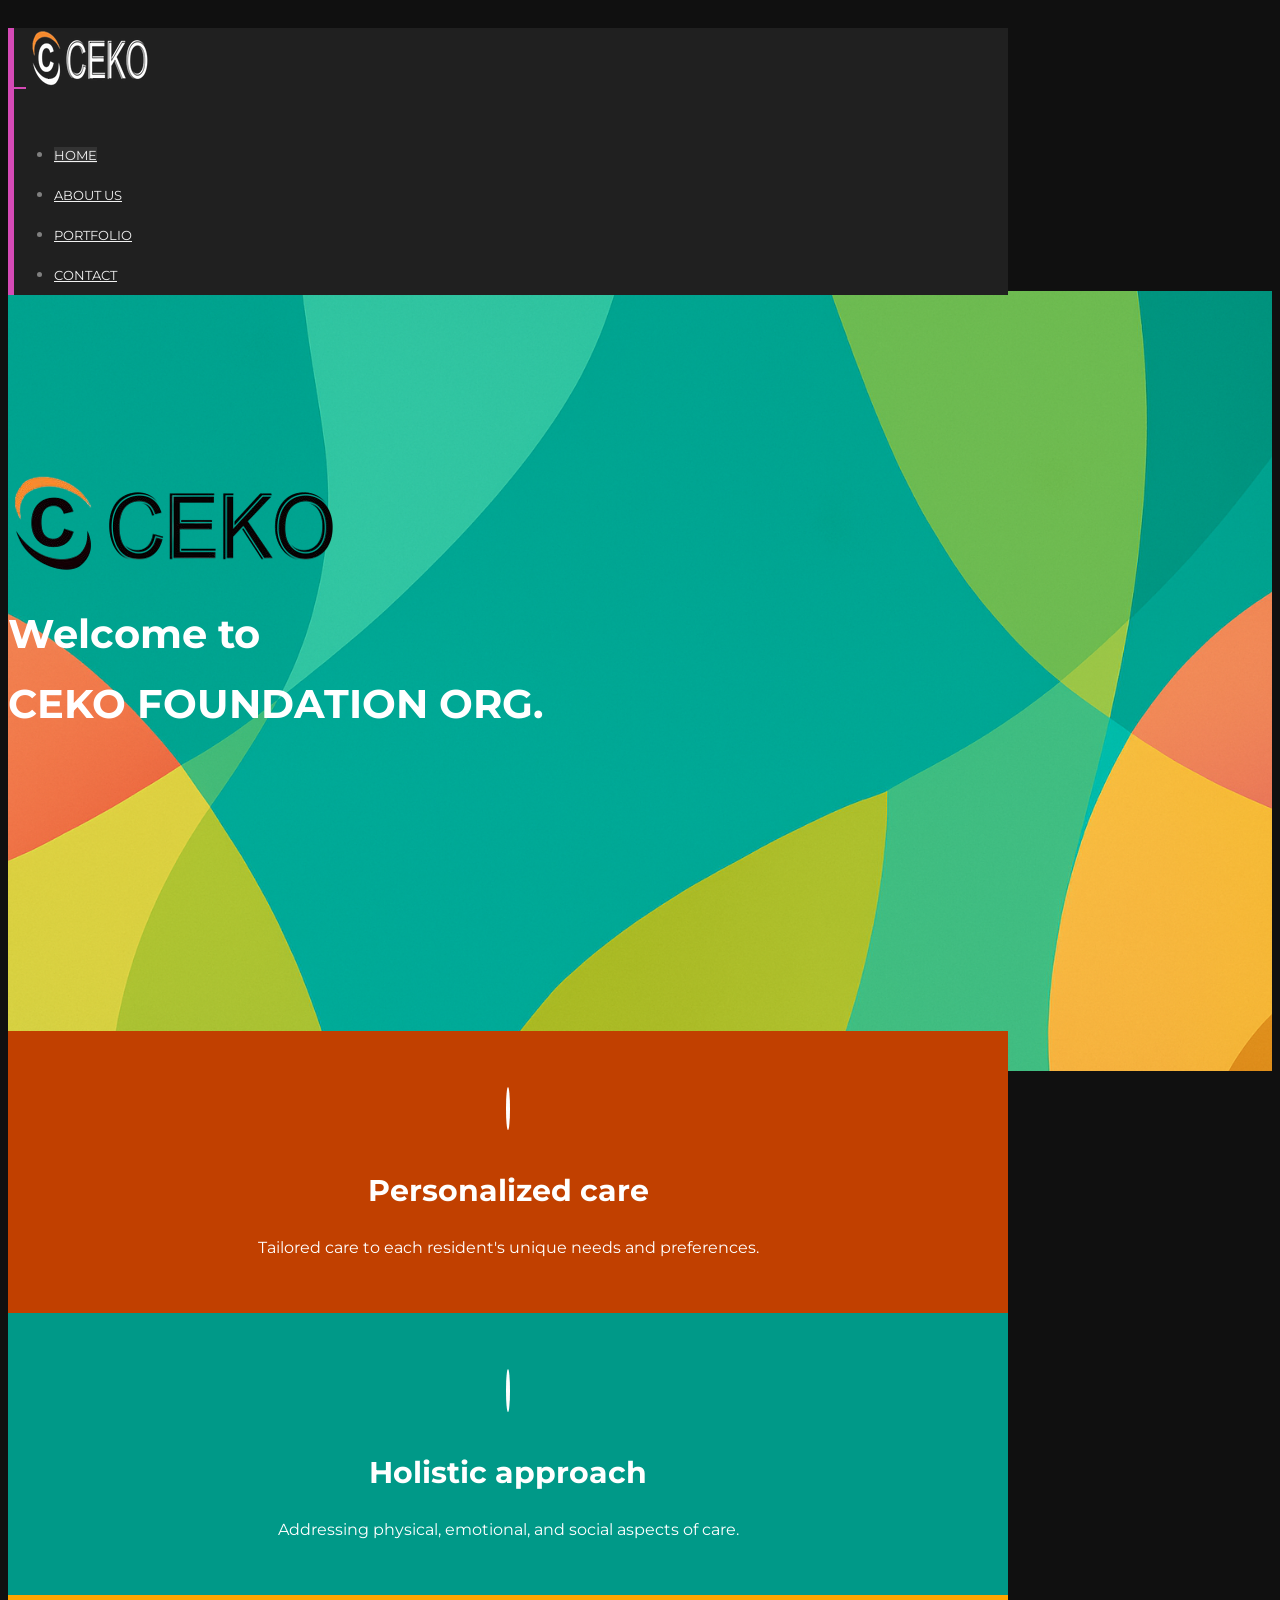
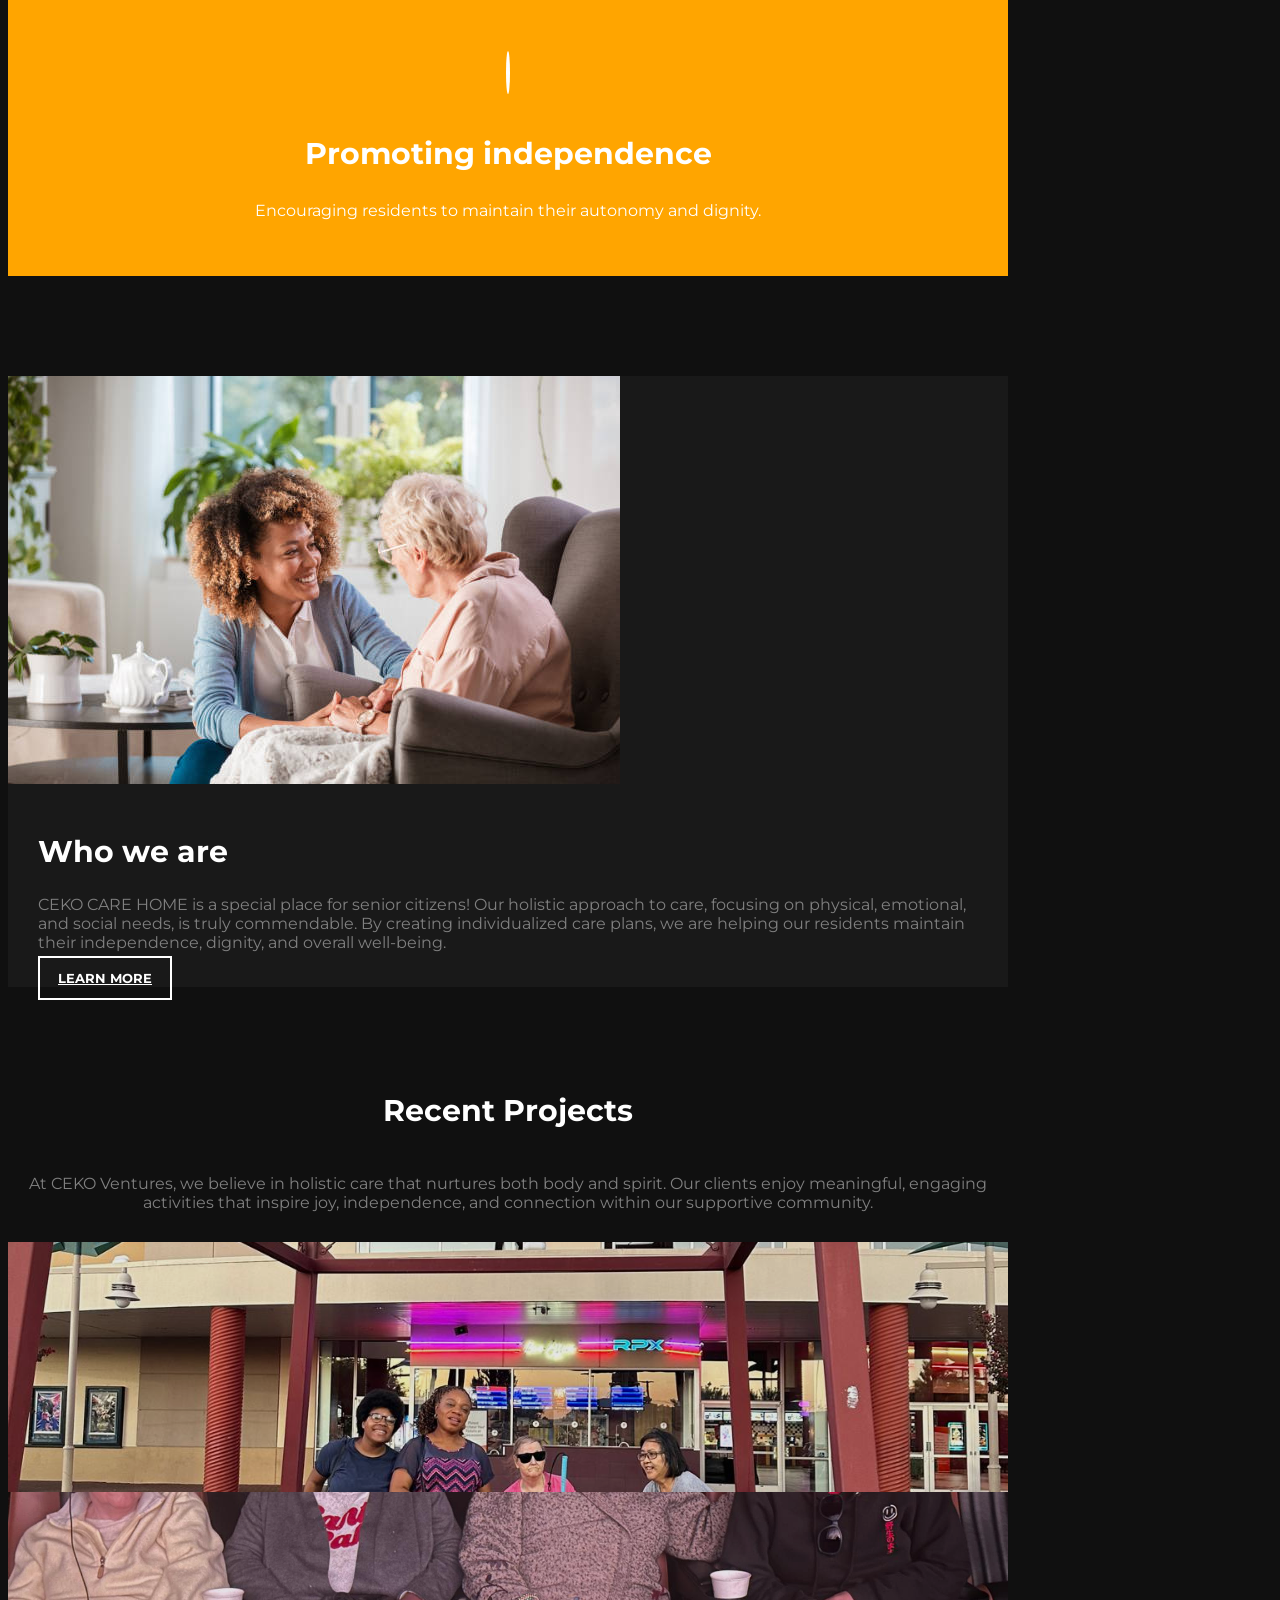
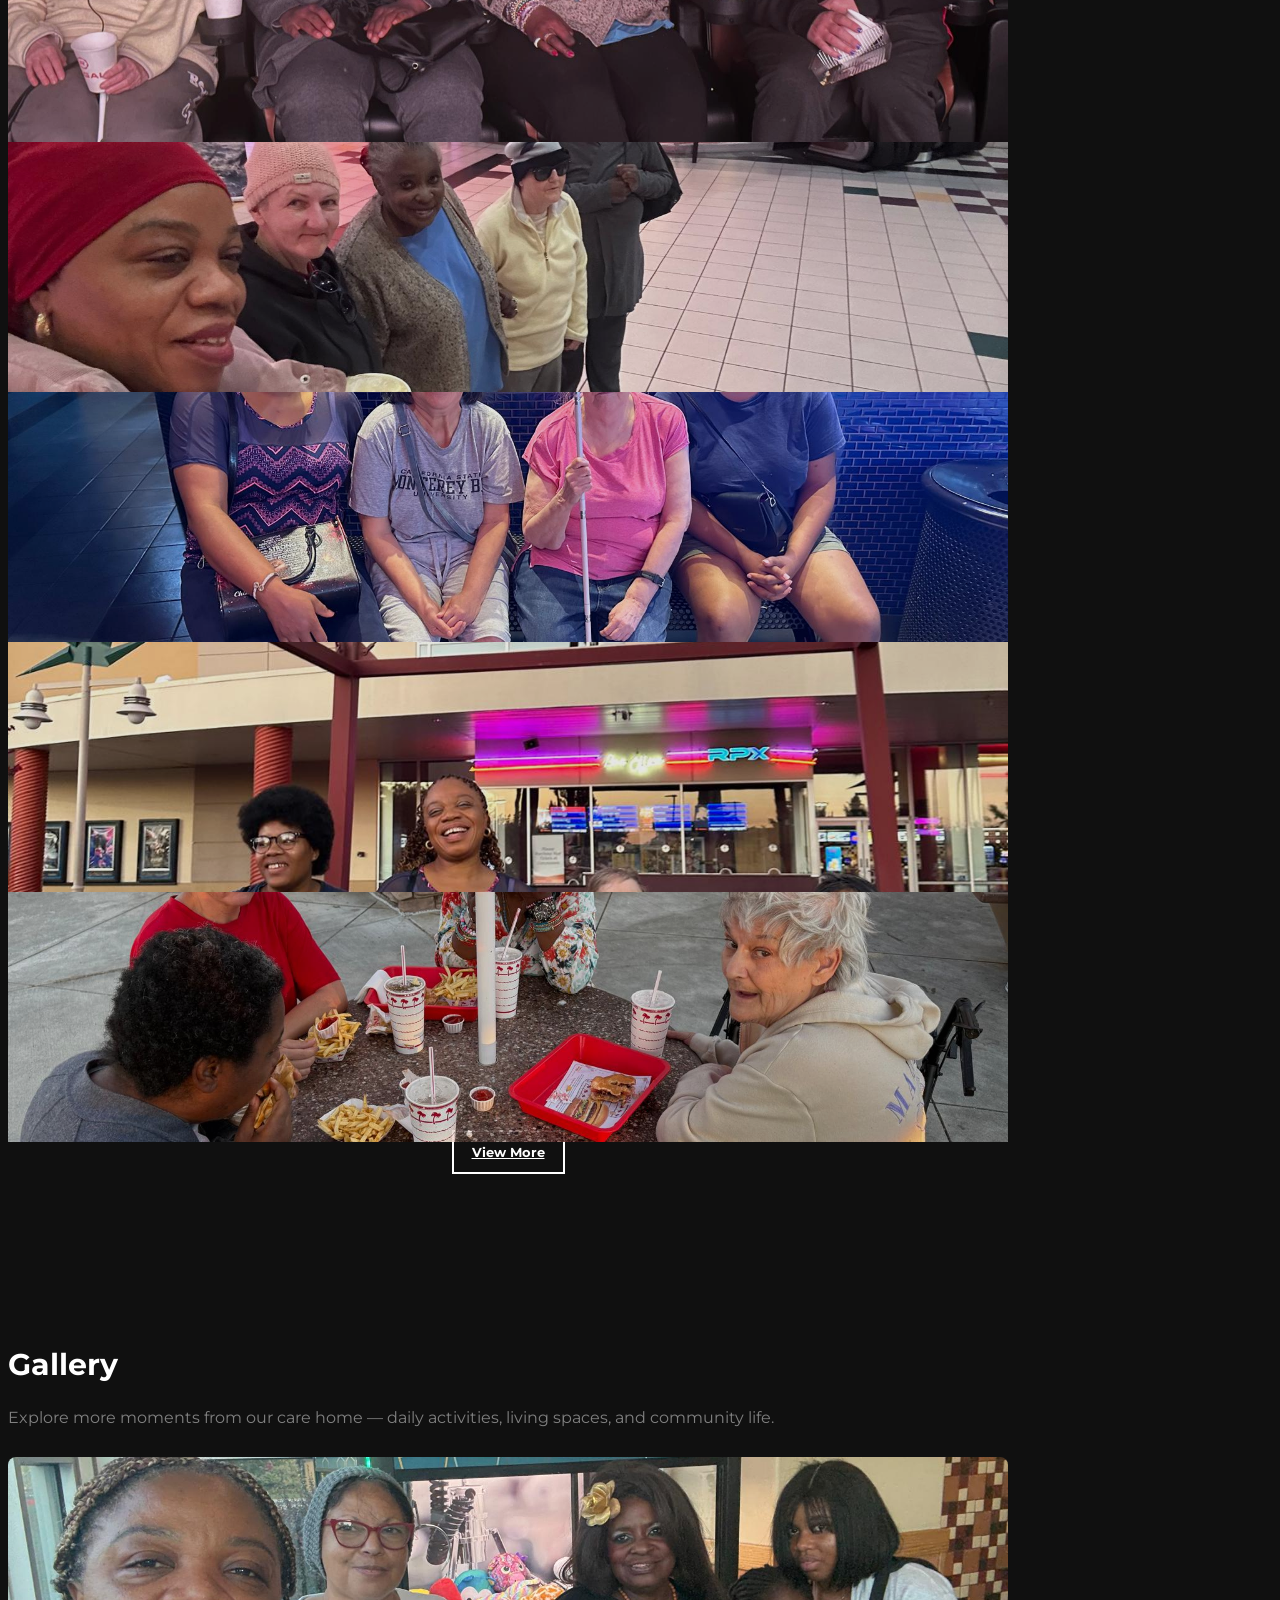
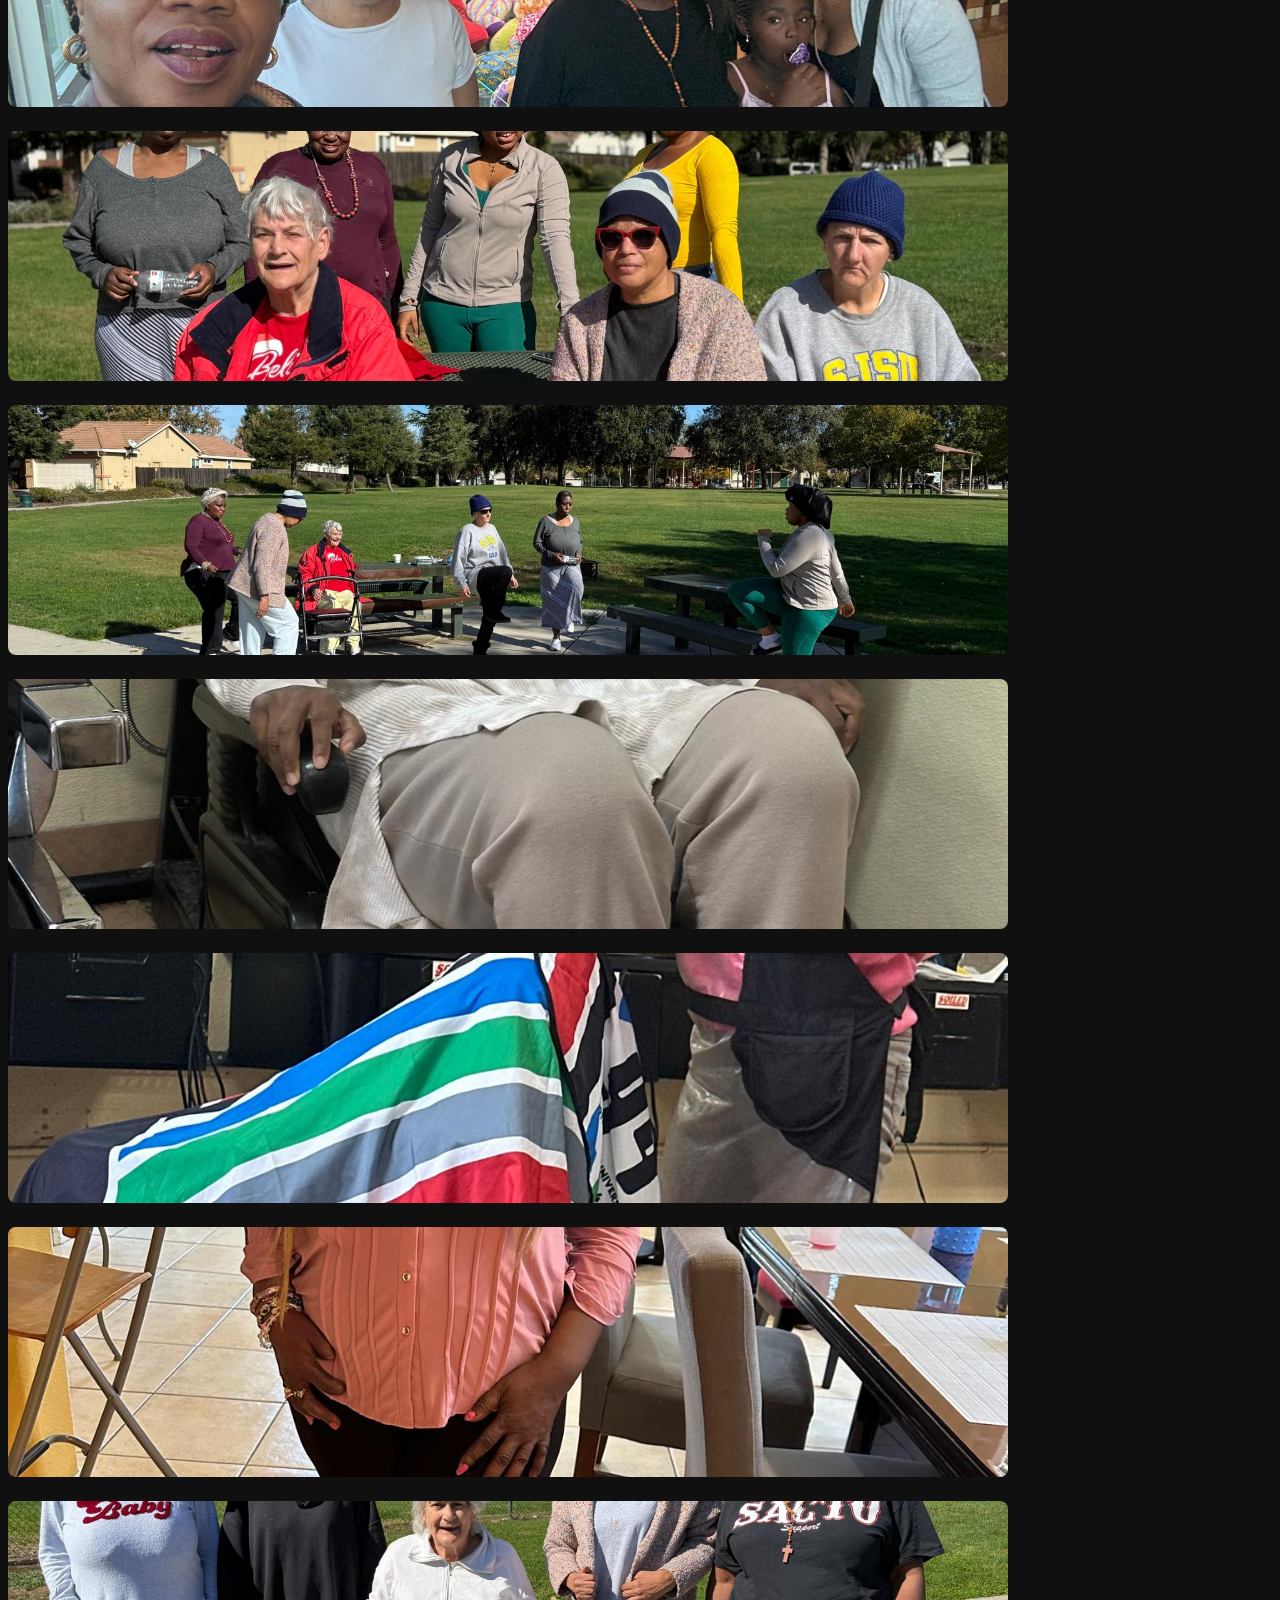
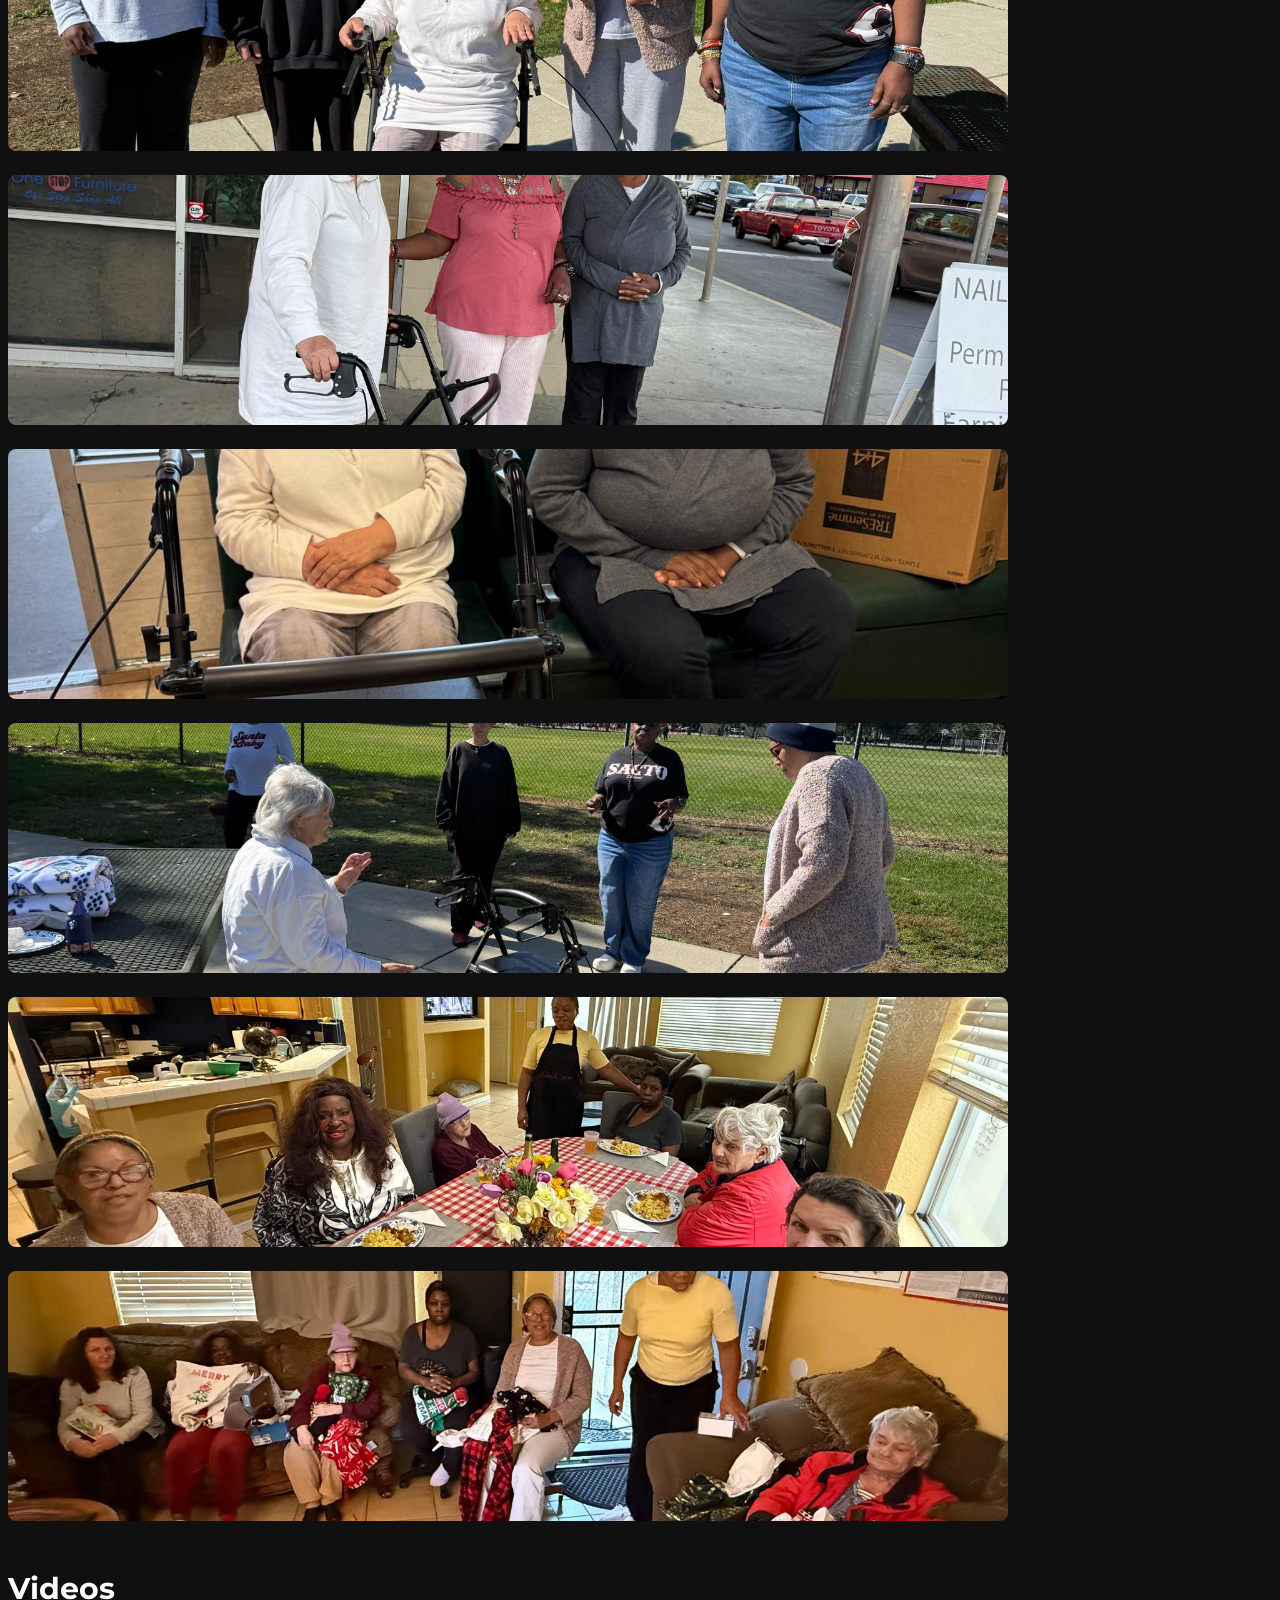
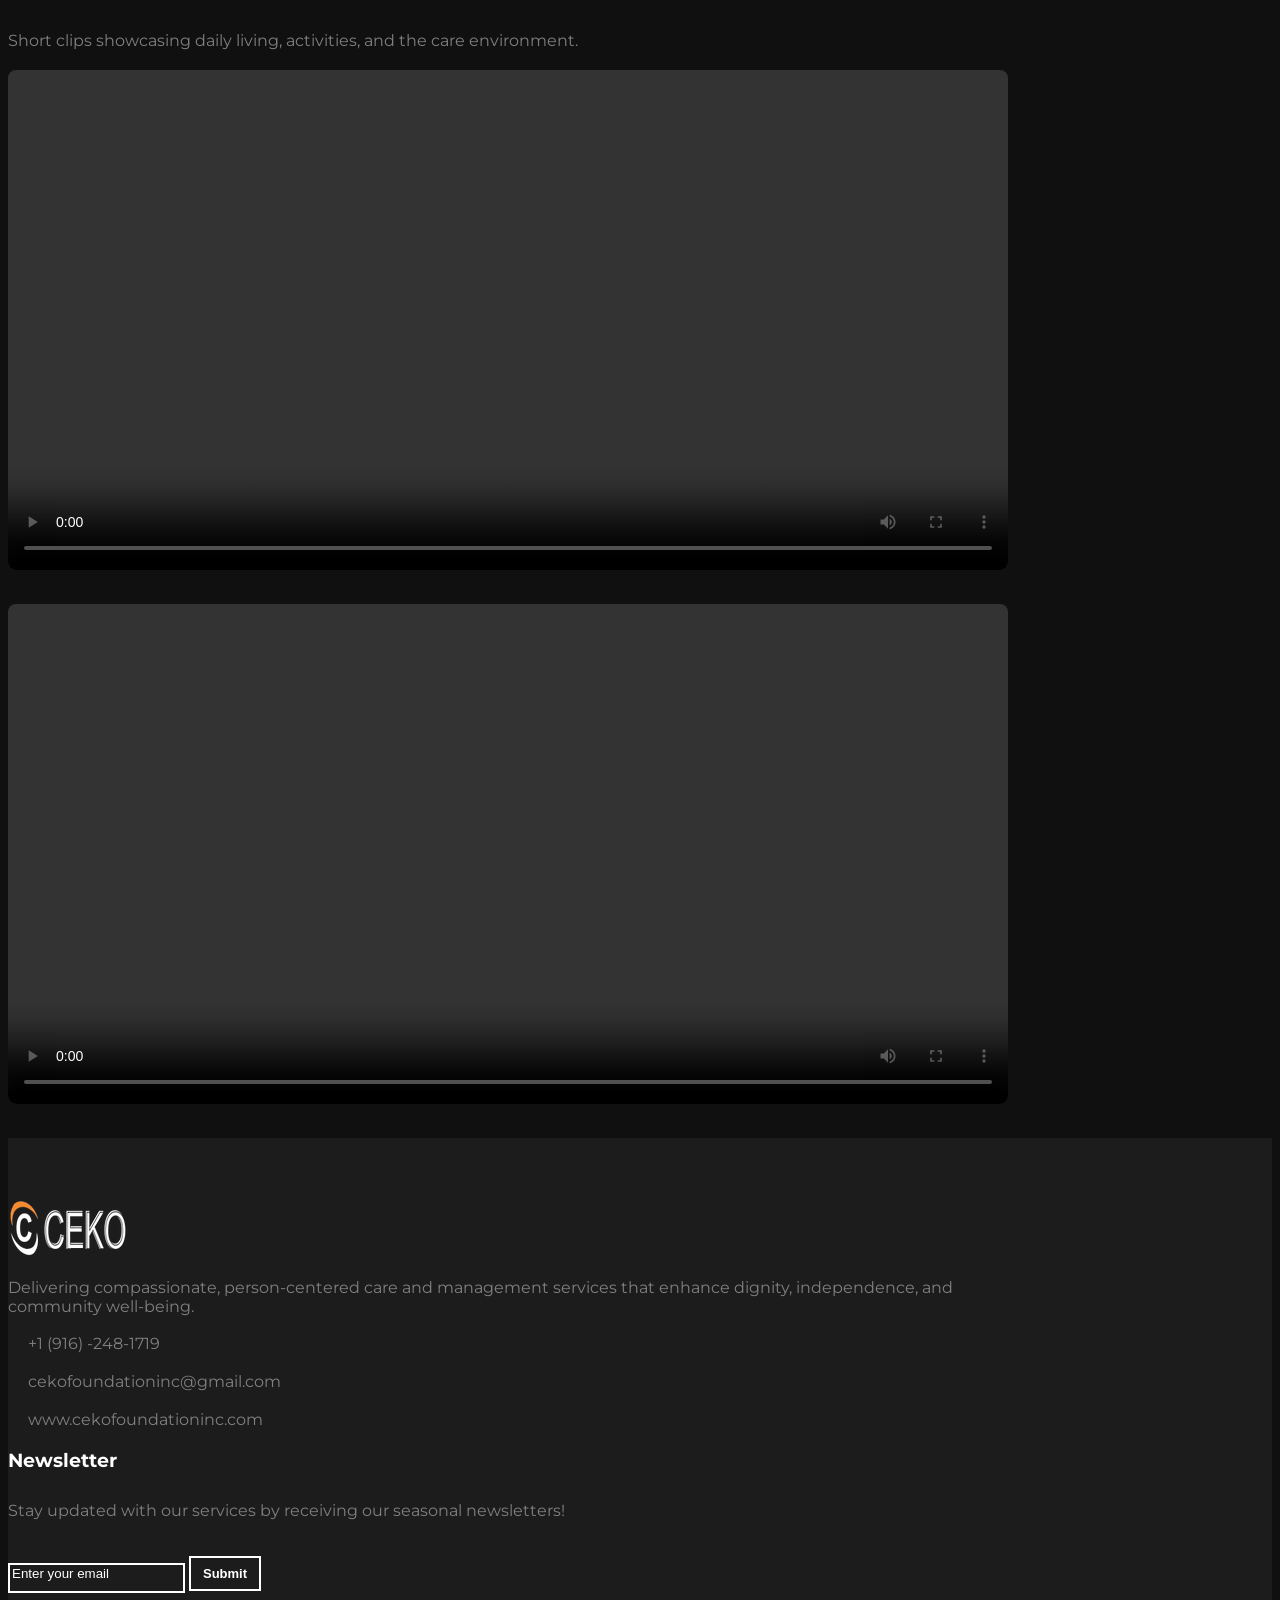
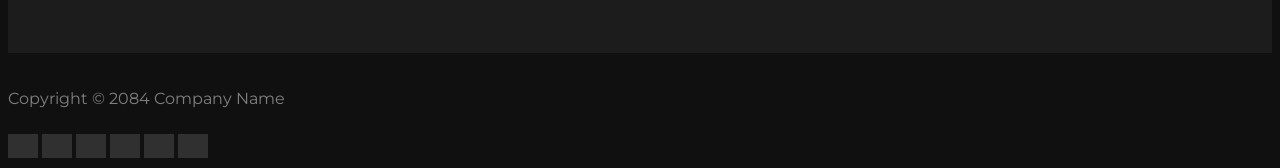
==== index.html @ d535affe "Initial commit" ====
<!DOCTYPE html>
<html lang="en">
<head>
	<title>CEKO FOUNDATION INC	</title>
    <meta name="keywords" content="">
	<meta name="description" content="">
	<meta charset="utf-8">
	<meta http-equiv="X-UA-Compatible" content="IE=Edge">
	<meta name="viewport" content="width=device-width, initial-scale=1">
<!-- 
OneTel Template
http://www.templatemo.com/tm-468-onetel
-->
	<!-- stylesheet css -->
	<link rel="stylesheet" href="css/bootstrap.min.css">
	<link rel="stylesheet" href="css/font-awesome.min.css">
	<link rel="stylesheet" href="css/nivo-lightbox.css">
	<link rel="stylesheet" href="css/nivo_themes/default/default.css">
	<link rel="stylesheet" href="css/templatemo-style.css">
	<!-- google web font css -->
	<link href='http://fonts.googleapis.com/css?family=Montserrat:400,700' rel='stylesheet' type='text/css'>

</head>
<body>
	
<!-- navigation -->

	<div class="container">
		<div class="navbar navbar-default navbar-static-top" role="navigation">
		<div class="navbar-header">
			<button class="navbar-toggle" data-toggle="collapse" data-target=".navbar-collapse">
				<span class="icon icon-bar"></span>
				<span class="icon icon-bar"></span>
				<span class="icon icon-bar"></span>
			</button>
			<a href="#" class="navbar-brand"><img src="images/CEKO-HEADER-WHITE.png" class="img-responsive" alt="logo"></a>
		</div>
		<div class="collapse navbar-collapse">
			<ul class="nav navbar-nav navbar-right">
				<li><a href="index.html" class="active">HOME</a></li>
				<li><a href="about.html">ABOUT US</a></li>
				<li><a href="portfolio.html">PORTFOLIO</a></li>
				<li><a href="contact.html">CONTACT</a></li>
			</ul>
		</div>
	</div>
</div>		

<!-- home section -->
<div id="home">
	<div class="container">
	  <div class="row align-items-center">
		<!-- Logo Column -->
		<div class="col-md-5 col-sm-3 d-flex justify-content-center justify-content-md-end">
		  <img src="images/CEKO-HEADER12.png" 
			   alt="Company Logo" 
			   class="img-fluid">
		</div>
  
		<!-- Text Column -->
		<div class="col-md-7 col-sm-9">
		  <h3>Welcome to</h3>
		  <h1>CEKO FOUNDATION ORG.</h1>
		</div>
	  </div>
	</div>
  </div>
  

<!-- divider section -->
<div class="divider">
	<div class="container">
		<div class="row">
			<div class="col-md-4 col-sm-6">
				<div class="divider-wrapper divider-one">
					<i class="fa fa-laptop"></i>
					<h2>Personalized care</h2>
					<p>Tailored care to each resident's unique needs and preferences.</p>
				</div>
			</div>
			<div class="col-md-4 col-sm-6">
				<div class="divider-wrapper divider-two">
					<i class="fa fa-mobile"></i>
					<h2>Holistic approach</h2>
					<p>Addressing physical, emotional, and social aspects of care.</p>
				</div>
			</div>
			<div class="col-md-4 col-sm-12">
				<div class="divider-wrapper divider-three">
					<i class="fa fa-life-ring"></i>
					<h2>Promoting independence</h2>
					<p>Encouraging residents to maintain their autonomy and dignity.</p>
				</div>
			</div>
		</div>
	</div>
</div>

<!-- about section -->
<div id="about">
	<div class="container">
		<div class="row">
			<div class="col-md-6 col-sm-12">
				<img src="images/care-photo.jpg" class="img-responsive" alt="about img">
			</div>
			<div class="col-md-6 col-sm-12 about-des">
				<h2>Who we are</h2>
				<p>CEKO CARE HOME is a special place for senior citizens! Our holistic approach to care, focusing on physical, emotional, and social needs, is truly commendable. By creating individualized care plans, we are helping our residents maintain their independence, dignity, and overall well-being.</p>
				<a href="about.html" class="btn btn-default">LEARN MORE</a>
			</div>
		</div>
	</div>
</div>

<!-- portfolio section -->
<div id="portfolio">
	<div class="container">
		<div class="row">
			<div class="col-md-offset-2 col-md-8 col-sm-12">
				<h2>Recent Projects</h2>
                <p> At CEKO Ventures, we believe in holistic care that nurtures both body and spirit. Our clients enjoy meaningful, engaging activities that inspire joy, independence, and connection within our supportive community.</p>
			</div>
         </div>
         
         <div class="row mt30">
            
			<div class="col-md-4 col-sm-4 col-xs-6">
				<a href="images/portfolio-img1.jpg" data-lightbox-gallery="portfolio-gallery"><img src="images/clientimag1.jpg" alt="portfolio img"></a>
			</div>
			<div class="col-md-4 col-sm-4 col-xs-6">
				<a href="images/portfolio-img1.jpg" data-lightbox-gallery="portfolio-gallery"><img src="images/clientimag2.jpg" alt="portfolio img"></a>
			</div>
			<div class="col-md-4 col-sm-4 col-xs-6">
				<a href="images/portfolio-img1.jpg" data-lightbox-gallery="portfolio-gallery"><img src="images/clientimag3.jpg" alt="portfolio img"></a>
			</div>
			<div class="col-md-4 col-sm-4 col-xs-6">
				<a href="images/portfolio-img1.jpg" data-lightbox-gallery="portfolio-gallery"><img src="images/clientimag4.jpg" alt="portfolio img"></a>
			</div>
			<div class="col-md-4 col-sm-4 col-xs-6">
				<a href="images/portfolio-img1.jpg" data-lightbox-gallery="portfolio-gallery"><img src="images/clientimag5.jpg" alt="portfolio img"></a>
			</div>
			<div class="col-md-4 col-sm-4 col-xs-6">
				<a href="images/portfolio-img1.jpg" data-lightbox-gallery="portfolio-gallery"><img src="images/cientimag6.jpg" alt="portfolio img"></a>
			</div>
			
			<div class="col-md-12 col-sm-12">
				<a href="#more-gallery" class="btn btn-default">View More</a>
			</div>
		</div>
	</div>
</div>		
<!-- Hidden Gallery Section -->
<div id="more-gallery" style="margin-top:60px; padding-top:40px;">
	<div class="container">
	  
	  <div class="row">
		<div class="col-md-12 col-sm-12">
		  <h2>Gallery</h2>
		  <p>Explore more moments from our care home — daily activities, living spaces, and community life.</p>
		</div>
	  </div>
  
	  <!-- Photo Gallery Grid -->
	  <div class="row mt30">
  
		<!-- PHOTOS: morePictures1 → morePictures10 -->
		<div class="col-md-4 col-sm-6 col-xs-12">
		  <a href="images/morePictures1.jpg" data-lightbox-gallery="more-gallery">
			<img src="images/morePictures1.jpg" class="img-responsive" alt="Care home photo">
		  </a>
		</div>
  
		<div class="col-md-4 col-sm-6 col-xs-12">
		  <a href="images/morePictures2.jpg" data-lightbox-gallery="more-gallery">
			<img src="images/morePictures2.jpg" class="img-responsive" alt="Care home photo">
		  </a>
		</div>
  
		<div class="col-md-4 col-sm-6 col-xs-12">
		  <a href="images/morePictures3.jpg" data-lightbox-gallery="more-gallery">
			<img src="images/morePictures3.jpg" class="img-responsive" alt="Care home photo">
		  </a>
		</div>
  
		<div class="col-md-4 col-sm-6 col-xs-12">
		  <a href="images/morePictures4.jpg" data-lightbox-gallery="more-gallery">
			<img src="images/morePictures4.jpg" class="img-responsive" alt="Care home photo">
		  </a>
		</div>
  
		<div class="col-md-4 col-sm-6 col-xs-12">
		  <a href="images/morePictures5.jpg" data-lightbox-gallery="more-gallery">
			<img src="images/morePictures5.jpg" class="img-responsive" alt="Care home photo">
		  </a>
		</div>
  
		<div class="col-md-4 col-sm-6 col-xs-12">
		  <a href="images/morePictures6.jpg" data-lightbox-gallery="more-gallery">
			<img src="images/morePictures6.jpg" class="img-responsive" alt="Care home photo">
		  </a>
		</div>
  
		<div class="col-md-4 col-sm-6 col-xs-12">
		  <a href="images/morePictures7.jpg" data-lightbox-gallery="more-gallery">
			<img src="images/morePictures7.jpg" class="img-responsive" alt="Care home photo">
		  </a>
		</div>
  
		<div class="col-md-4 col-sm-6 col-xs-12">
		  <a href="images/morePictures8.jpg" data-lightbox-gallery="more-gallery">
			<img src="images/morePictures8.jpg" class="img-responsive" alt="Care home photo">
		  </a>
		</div>
  
		<div class="col-md-4 col-sm-6 col-xs-12">
		  <a href="images/morePictures9.jpg" data-lightbox-gallery="more-gallery">
			<img src="images/morePictures9.jpg" class="img-responsive" alt="Care home photo">
		  </a>
		</div>

		<div class="col-md-4 col-sm-6 col-xs-12">
			<a href="images/morePictures10.jpg" data-lightbox-gallery="more-gallery">
			  <img src="images/morePictures10.jpg" class="img-responsive" alt="Care home photo">
			</a>
		  </div>
	
		  <div class="col-md-4 col-sm-6 col-xs-12">
			<a href="images/morePictures11.jpg" data-lightbox-gallery="more-gallery">
			  <img src="images/morePictures11.jpg" class="img-responsive" alt="Care home photo">
			</a>
		  </div>
	
		  <div class="col-md-4 col-sm-6 col-xs-12">
			<a href="images/morePictures12.jpg" data-lightbox-gallery="more-gallery">
			  <img src="images/morePictures12.jpg" class="img-responsive" alt="Care home photo">
			</a>
		  </div>
	  </div> <!-- /row -->
  
	  <!-- Video Section -->
	  <div class="row mt50">
		<div class="col-md-12 col-sm-12">
		  <h2>Videos</h2>
		  <p>Short clips showcasing daily living, activities, and the care environment.</p>
		</div>
	  </div>
  
	  <div class="row mt20">
  
		<!-- VIDEO 1 -->
		<div class="col-md-6 col-sm-6 col-xs-12">
		  <video controls width="100%" style="border-radius: 8px;">
			<source src="images/moreVideos1.mp4" type="video/mp4">
			Your browser does not support video playback.
		  </video>
		</div>
  
		<!-- VIDEO 2 -->
		<div class="col-md-6 col-sm-6 col-xs-12">
		  <video controls width="100%" style="border-radius: 8px;">
			<source src="images/moreVideos2.mp4" type="video/mp4">
			Your browser does not support video playback.
		  </video>
		</div>
  
		<!-- Add more videos below when they exist -->
		<!--
		<div class="col-md-6 col-sm-6 col-xs-12">
		  <video controls width="100%" style="border-radius: 8px;">
			<source src="images/moreVideos3.mp4" type="video/mp4">
		  </video>
		</div>
		-->
  
	  </div>
  
	</div>
  </div>
  
<!-- footer section -->
<footer>
	<div class="container">
		<div class="row">
        
			<div class="col-md-5 col-sm-4">
				<img src="images/CEKO-HEADER-WHITE.png" class="img-responsive" alt="logo">
				<p>Delivering compassionate, person-centered care and management services that enhance dignity, independence, and community well-being.</p>
				<p><i class="fa fa-phone"></i> +1 (916) -248-1719</p>
				<p><i class="fa fa-envelope-o"></i> cekofoundationinc@gmail.com</p>
              <p><i class="fa fa-globe"></i> www.cekofoundationinc.com</p>
			</div>
            
			<div class="col-md-4 col-sm-4 newsletter">
				<h3>Newsletter</h3>
				<p>Stay updated with our services by receiving our seasonal newsletters!</p>
				<div class="input-group">
           	    	<form action="#" method="post">
                        <input name="email" type="email" placeholder="Enter your email" class="form-control" autorequired>
                    	<button type="submit" name="submit" class="btn email">Submit</button>
                  	</form>
				 </div>
			</div>
            
		</div>
	</div>
</footer>

<!-- copyright section -->
<div class="copyright">
	<div class="container">
		<div class="row">
			<div class="col-md-6 col-sm-6">
				<p>Copyright © 2084 Company Name</p>
			</div>
			<div class="col-md-6 col-sm-6">
				<ul class="social-icons">
					<li><a href="#" class="fa fa-facebook"></a></li>
					<li><a href="#" class="fa fa-twitter"></a></li>
					<li><a href="#" class="fa fa-dribbble"></a></li>
					<li><a href="#" class="fa fa-pinterest"></a></li>
					<li><a href="#" class="fa fa-behance"></a></li>
					<li><a href="#" class="fa fa-envelope-o"></a></li>
				</ul>
			</div>
		</div>
	</div>
</div>


<!-- javascript js -->	
<script src="js/jquery.js"></script>
<script src="js/bootstrap.min.js"></script>	
<script src="js/nivo-lightbox.min.js"></script>
<script src="js/custom.js"></script>

</body>
</html>
---- css/nivo_themes/default/default.css ----
/*
 * Nivo Lightbox Default Theme v1.0
 * http://dev7studios.com/nivo-lightbox
 *
 * Copyright 2013, Dev7studios
 * Free to use and abuse under the MIT license.
 * http://www.opensource.org/licenses/mit-license.php
 */
 
.nivo-lightbox-theme-default.nivo-lightbox-overlay { 
	background: #666;
	background: rgba(0,0,0,0.6); 
}
.nivo-lightbox-theme-default .nivo-lightbox-content.nivo-lightbox-loading { background: url(loading.gif) no-repeat 50% 50%; }

.nivo-lightbox-theme-default .nivo-lightbox-nav {
	top: 10%;
	width: 8%;
	height: 80%;
	text-indent: -9999px;
	background-repeat: no-repeat;
	background-position: 50% 50%;
	opacity: 0.5;
}
.nivo-lightbox-theme-default .nivo-lightbox-nav:hover { 
	opacity: 1; 
	background-color: rgba(0,0,0,0.5);
}
.nivo-lightbox-theme-default .nivo-lightbox-prev { 
	background-image: url(prev.png); 
	border-radius: 0 3px 3px 0;
}
.nivo-lightbox-theme-default .nivo-lightbox-next { 
	background-image: url(next.png); 
	border-radius: 3px 0 0 3px;
}

.nivo-lightbox-theme-default .nivo-lightbox-close {
	display: block;
	background: url(close.png) no-repeat;
	width: 48px;
	height: 48px;
	text-indent: -9999px;
	padding: 5px;
	opacity: 0.5;
}
.nivo-lightbox-theme-default .nivo-lightbox-close:hover { opacity: 1; }

.nivo-lightbox-theme-default .nivo-lightbox-title-wrap { bottom: -7%; }
.nivo-lightbox-theme-default .nivo-lightbox-title {
	font: 14px/20px 'Helvetica Neue', Helvetica, Arial, sans-serif;
	font-style: normal;
	font-weight: normal;
	background: #000;
	color: #fff;
	padding: 7px 15px;
	border-radius: 30px;
}

.nivo-lightbox-theme-default .nivo-lightbox-image img {
	background: #fff;
	-webkit-box-shadow: 0px 1px 1px rgba(0,0,0,0.4);
	        box-shadow: 0px 1px 1px rgba(0,0,0,0.4);
}
.nivo-lightbox-theme-default .nivo-lightbox-ajax,
.nivo-lightbox-theme-default .nivo-lightbox-inline {
	background: #fff;
	padding: 40px;
	-webkit-box-shadow: 0px 1px 1px rgba(0,0,0,0.4);
	        box-shadow: 0px 1px 1px rgba(0,0,0,0.4);
}

@media (-webkit-min-device-pixel-ratio: 1.3),
       (-o-min-device-pixel-ratio: 2.6/2),
       (min--moz-device-pixel-ratio: 1.3),
       (min-device-pixel-ratio: 1.3),
       (min-resolution: 1.3dppx) {

	.nivo-lightbox-theme-default .nivo-lightbox-content.nivo-lightbox-loading { 
		background-image: url(loading@2x.gif); 
		-webkit-background-size: 32px 32px; 
		        background-size: 32px 32px;
	}
	.nivo-lightbox-theme-default .nivo-lightbox-prev { 
		background-image: url(prev@2x.png); 
		-webkit-background-size: 48px 48px; 
		        background-size: 48px 48px;
	}
	.nivo-lightbox-theme-default .nivo-lightbox-next { 
		background-image: url(next@2x.png); 
		-webkit-background-size: 48px 48px; 
		        background-size: 48px 48px;
	}
	.nivo-lightbox-theme-default .nivo-lightbox-close { 
		background-image: url(close@2x.png); 
		-webkit-background-size: 16px 16px; 
		        background-size: 16px 16px;
	}
	
}
---- css/templatemo-style.css ----
/*

OneTel Template

http://www.templatemo.com/tm-468-onetel

*/

body
	{
		background: #101010;
    color: #808080;
		font-family: 'Montserrat', sans-serif;
    font-weight: 400;
	}

@media (min-width: 768px) {
  .container {
    width: 700px;
  }
}
@media (min-width: 992px) {
  .container {
    width: 900px;
  }
}
@media (min-width: 1200px) {
  .container {
    width: 1000px;
  }
}

.mt20 {
	margin-top: 20px;
}

.mt30 {
	margin-top: 30px;
}

/* heading section */
h1,h2,h3,h4 {
  color: #fff;
  font-weight: bold;
}

h1,h2 {
  font-size: 30px;
}

/* images retina */
img {
  max-width: 100%;
  height: auto;
}

/* button section */
.btn {
  background: transparent;
  border: 2px solid #fff;
  border-radius: 0px;
  box-shadow: none;
  color: #fff;
  padding: 12px 18px;
  font-size: 13px;
  font-weight: bold;
  transition: all 0.4s ease-in;
}
.btn:hover {
  background: #009988;
  border-color: transparent;
}

.email {
	margin-top: 10px;
	padding: 8px 12px;
}

/* navigation */

.navbar-default {
    background: #202020;
    border: none;
    border-left: 6px solid #d54ab6;
    padding-right: 40px;
    margin: 0 !important;
    position: relative;
    top: 20px;
  }
.navbar-default .navbar-brand {
    font-size: 40px;
    line-height: 40px;
    padding-top: 4px;
   }
.navbar-default .navbar-nav li a {
  color: #f2f2f2;
  font-size: 13px;
  font-weight: 400;
  line-height: 40px;
  transition: all 0.4s ease-in;
 }
.navbar-default .navbar-nav > li > a:hover,
.navbar-default .navbar-nav > li > a:focus {
  color: #ffa500;
}
.navbar-default .navbar-nav > .active > a,
.navbar-default .navbar-nav > .active > a:hover,
.navbar-default .navbar-nav > .active > a:focus {
  	color: #ffa500;
  	background-color: transparent;
}
.navbar-default .navbar-toggle {
  	background: #d54ab6;
  	border-radius: 0px;
   	border: none;
   	margin-top: 20px;
   	margin-bottom: 30px;
}
.navbar-default .navbar-toggle .icon-bar {
    background: #fff;
    border-color: transparent;
}
.navbar-default .navbar-toggle:hover,
.navbar-default .navbar-toggle:focus { 
  background-color: transparent 
}

.active {
	background: #333;
}

/* home section */
#home {
  background: url('../images/CEKO-BG.png') no-repeat;
  background-size: cover;
  background-position: center;
  min-height: 500px;
  padding-top: 180px;
  padding-bottom: 100px;
}
#home h1,
#home h3 {
  line-height: 30px;
  font-size: 40px;
}

/* divider section */
.divider {
  color: #fff;
  text-align: center;
}
.divider .fa {
  border: 2px solid #fff;
  border-radius: 50%;
  font-size: 32px;
  width: 80px;
  height: 80px;
  line-height: 76px;
  text-transform: capitalize;
}
.divider h2 {
  padding-bottom: 4px;
}
.divider .divider-wrapper {
  padding: 40px 20px 40px 20px;
  position: relative;
  bottom: 40px;
  transition: all 0.4s ease-in;
}
.divider .divider-wrapper:hover {
  bottom: 60px;
  cursor: pointer;
}
.divider .divider-one {
  background: #c14000;
}
.divider .divider-two {
  background: #009988;
}
.divider .divider-three {
  background: #ffa500;
}

/* about section */
#about-header {
  background: url('../images/hands.jpg') no-repeat;
  background-size: cover;
  background-position: center;
  min-height: 500px;
  padding-top: 160px;
}
#about {
  padding-top: 60px;
}
#about .container {
  background: #191919;
}
#about .col-md-6 {
  padding: 0;
  margin: 0;
}
#about .about-des {
  padding-top: 20px;
  padding-left: 30px;
  padding-right: 20px;
}
#about .btn {
  margin-top: 30px;
}

/* team section */
#team {
  padding-top: 60px;
  padding-bottom: 80px;
}
#team h2 {
  padding-bottom: 30px;
  text-align: center;
}
#team h3 {
  padding-bottom: 10px;
}
#team .team-wrapper {
  border: 2px solid #303030;
  padding: 10px;
  max-width: 220px;
}
#team h4 {
  color: #d54ab6;
}
#team img {
  opacity: 0.8;
}
#team hr {
  border-color: #303030;
  margin-top: 80px;
  margin-bottom: 80px;
}
#team strong {
  display: inline-block;
  padding-top: 12px;
  padding-bottom: 10px;
}
#team .progress {
  border-radius: 0px;
  height: 4px;
}

/* portfolio section */
#portfolio-header {
  background: url('../images/alex-quezada-g2zp_gJgfbg-unsplash.jpg') no-repeat;
  background-size: cover;
  background-position: center;
  min-height: 500px;
  padding-top: 160px;
}
#portfolio {
  text-align: center;
  padding-top: 80px;
  padding-bottom: 60px;
  }
#portfolio h2 {
  padding-bottom: 20px;
}
#portfolio .col-md-4,
#portfolio .col-md-3 {
  padding: 0;
  margin: 0;
}

/* Make all portfolio images uniform */
#portfolio img {
  width: 100%;
  height: 250px;          /* Force consistent height across all images */
  object-fit: cover;      /* Crop images evenly without distortion */
  transition: all 0.4s ease-in;
  opacity: 0.9;           /* Slight transparency for style */
  display: block;         /* Prevent spacing issues from inline elements */
}

/* Hover effect */
#portfolio img:hover {
  opacity: 1;
  transform: scale(1.02); /* Optional subtle zoom effect */
}

/* Button spacing under gallery */
#portfolio .btn {
  margin-top: 30px;
}

/* contact section */
#contact-header {
  background: url('../images/julian-hochgesang-Dkn8-zPIbwo-unsplash.jpg') no-repeat;
  background-size: cover;
  background-position: center;
  min-height: 500px;
  padding-top: 160px;
}
#contact {
  padding-top: 60px;
  padding-bottom: 60px;
}
#contact h2 {
  text-align: center;
  padding-bottom: 30px;
}
#contact .form-control {
  background: #202020;
  border: none;
  border-radius: 0px;
  box-shadow: none;
  margin-bottom: 20px;
  transition: all 0.4s ease-in;
  color: #fff;
}
#contact .form-control:focus {
  background: #404040;
}
#contact input {
  height: 53px;
}
.form-control::-moz-placeholder {
  color: #fff;
  opacity: 1;
}
.form-control:-ms-input-placeholder {
  color: #fff;
}
.form-control::-webkit-input-placeholder {
  color: #fff;
}
#map-canvas
  {
    border: none;
    width: 100%;
    height: 300px;
  }

/* footer section */
footer {
  background: #1c1c1c;
  padding-top: 60px;
  padding-bottom: 60px;
}
footer .fa {
	font-size: 18px;
	margin-right: 10px;
	padding: 5px;
}
footer h3 {
  padding-bottom: 10px;
}
footer .newsletter p {
  padding-bottom: 10px;
}
footer .form-control {
  background: transparent;
  border: 2px solid #fff;
  border-radius: 0px;
  padding-bottom: 10px;
}

footer .form-control:focus,
footer .form-control:hover {
	color: #fff;
  	background: #806040;
  	border-color: transparent;
}
footer .input-group-addon {
  background: #fff;
}
footer a, footer a:visited {
  font-size: 14px;
  color: #999;
}
footer a:hover {
  color: #fff;
  text-decoration: none;
}

/* copyright section */
.copyright {
	margin: 10px 0px;
}
.copyright p {
  padding-top: 20px;
}
.social-icons {
  padding: 0px;
  margin: 0px;
}
.social-icons li {
  display: inline-block;
  list-style: none;
  background: #303030;
  margin: 10px 0px 0px 0px;
}
.social-icons li a {
  color: #909090;
  text-decoration: none;
  font-size: 20px;
  padding: 10px 15px;
  text-align: center;
  transition: all 0.4s ease-in;
  
}
.social-icons li a:hover {
  background: #d54ab6;
  color: #fff;
}

/* media 960 */
@media ( max-width: 980px ) {
  .divider .divider-wrapper {
    margin-bottom: 20px;
  }
  #about .about-des {
    padding-bottom: 40px;
  }
  #team .team-wrapper {
    margin-bottom: 40px;
  }
  #contact h3 {
    padding-top: 20px;
  }
  #contact .btn {
    margin-bottom: 20px;
  }
  footer h3 {
    padding-top: 30px;
  }
}

#more-gallery img {
  width: 100%;
  height: 250px;
  object-fit: cover;
  margin-bottom: 20px;
  border-radius: 8px;
}

#more-gallery video {
  margin-bottom: 30px;
}

/* Force 5 team members on one row */
.team-flex {
  display: flex;
  justify-content: space-between;
  gap: 20px;
}

.team-flex .team-wrapper {
  flex: 1 1 20%;
  max-width: 20%;
  text-align: center;
}

/* Responsive fallback */
@media (max-width: 991px) {
  .team-flex {
    flex-wrap: wrap;
  }

  .team-flex .team-wrapper {
    max-width: 50%;
    flex: 1 1 50%;
  }
}

@media (max-width: 575px) {
  .team-flex .team-wrapper {
    max-width: 100%;
    flex: 1 1 100%;
  }
}

/* ===== TEAM: force 2-per-row (overrides template limits) ===== */

#team .team-flex{
  display: flex !important;
  flex-wrap: wrap !important;
  gap: 24px !important;
  justify-content: space-between !important;
}

/* KEY FIX: remove template max-width:220px and force 2 columns */
#team .team-flex .team-wrapper{
  box-sizing: border-box !important;

  flex: 0 0 calc(50% - 12px) !important;
  width: calc(50% - 12px) !important;
  max-width: calc(50% - 12px) !important; /* overrides max-width:220px */
  
  margin: 0 !important;
  float: none !important;

  background: rgba(255, 255, 255, 0.06);
  border: 1px solid rgba(255, 255, 255, 0.08);
  border-radius: 12px;
  padding: 18px;
  box-shadow: 0 10px 25px rgba(0,0,0,0.25);
  text-align: center;
}

/* Uniform photo box */
#team .team-photo{
  height: 280px;
  overflow: hidden;
  border-radius: 10px;
  background: rgba(0,0,0,0.25);
  margin-bottom: 14px;
}

#team .team-photo img{
  width: 100% !important;
  height: 100% !important;
  object-fit: cover;
  display: block;
  margin: 0 !important;
  border-radius: 0; /* photo box already rounds edges */
}

/* Hover polish */
#team .team-flex .team-wrapper:hover{
  transform: translateY(-4px);
  transition: all 0.2s ease;
  box-shadow: 0 14px 35px rgba(0,0,0,0.35);
}

#team .team-photo {
  width: 100%;
  height: 320px;
  background: #111;
  display: flex;
  align-items: center;
  justify-content: center;
  overflow: hidden;
  border-radius: 10px;
}

#team .team-photo img {
  width: 100%;
  height: 100%;
  object-fit: contain;
}


/* Mobile: 1 per row */
@media (max-width: 991px){
  #team .team-flex .team-wrapper{
    flex: 0 0 100% !important;
    width: 100% !important;
    max-width: 100% !important;
  }
  #team .team-photo{ height: 240px; }
}
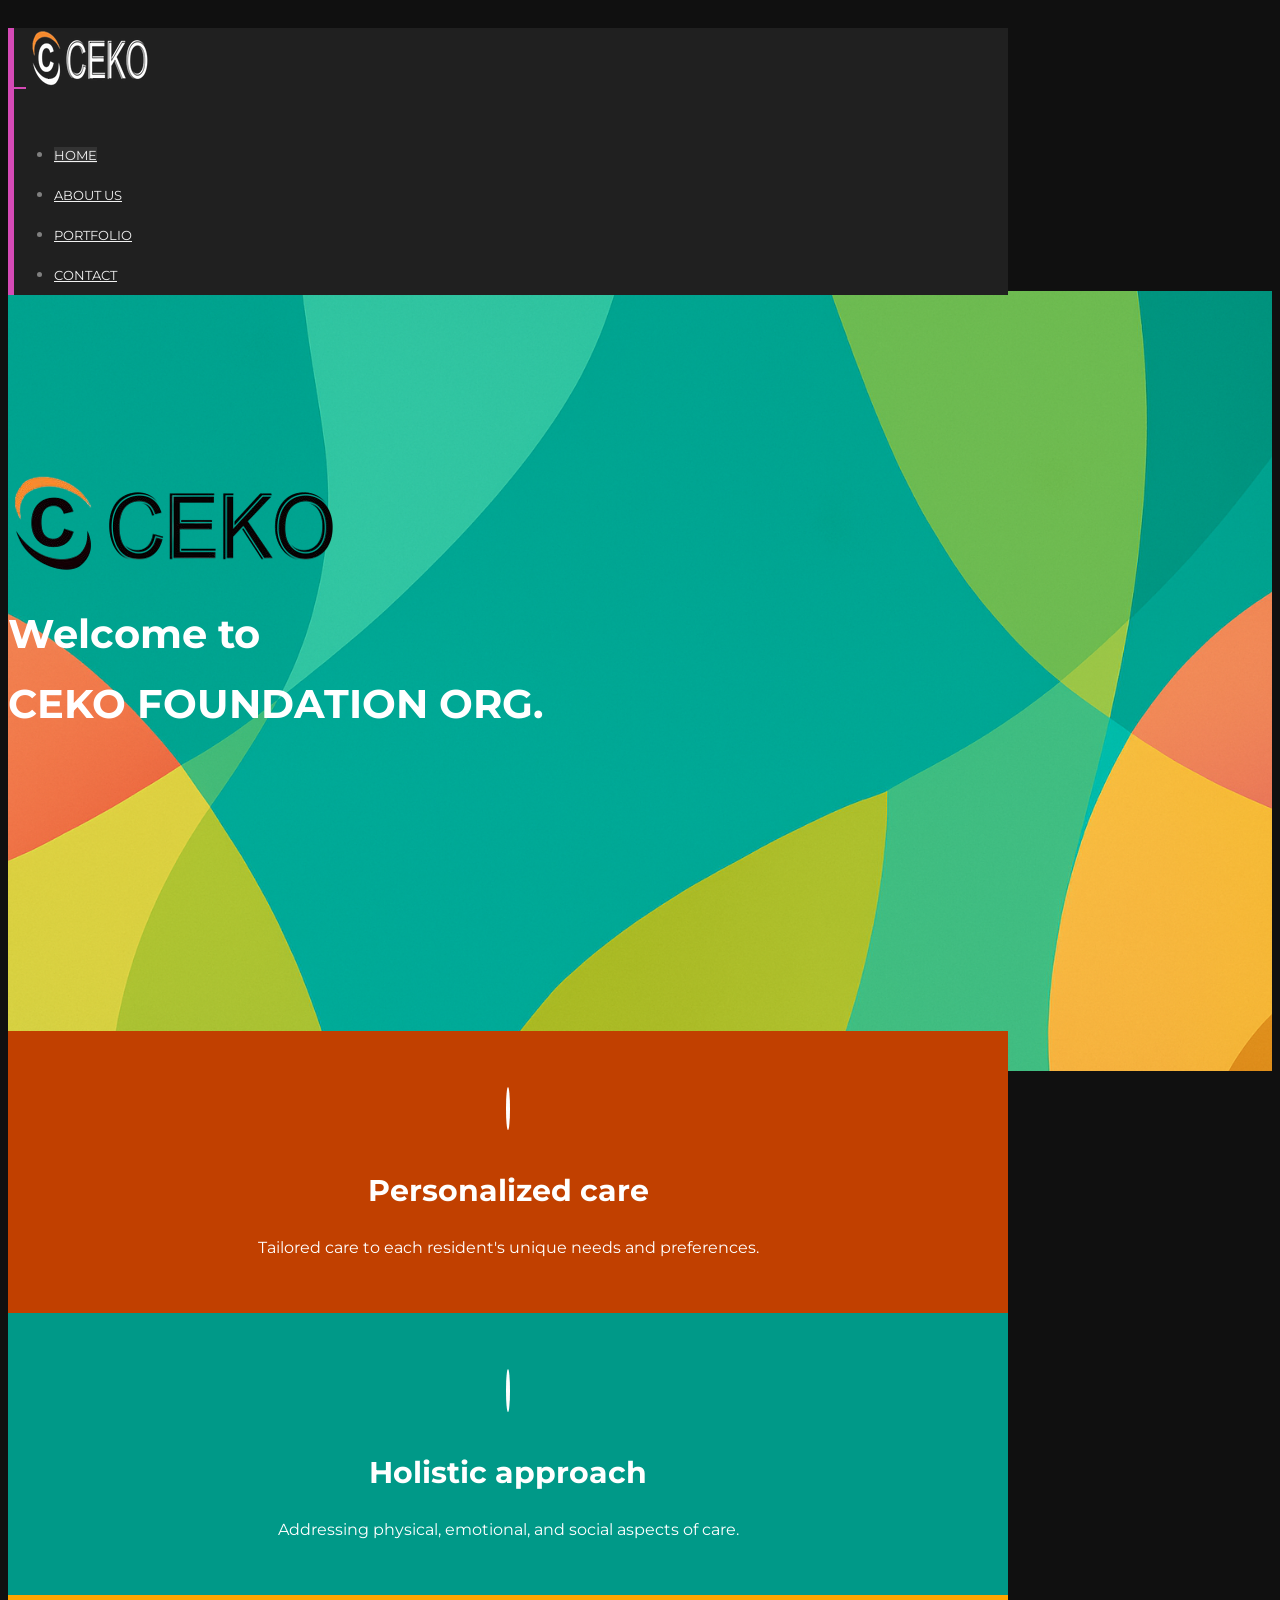
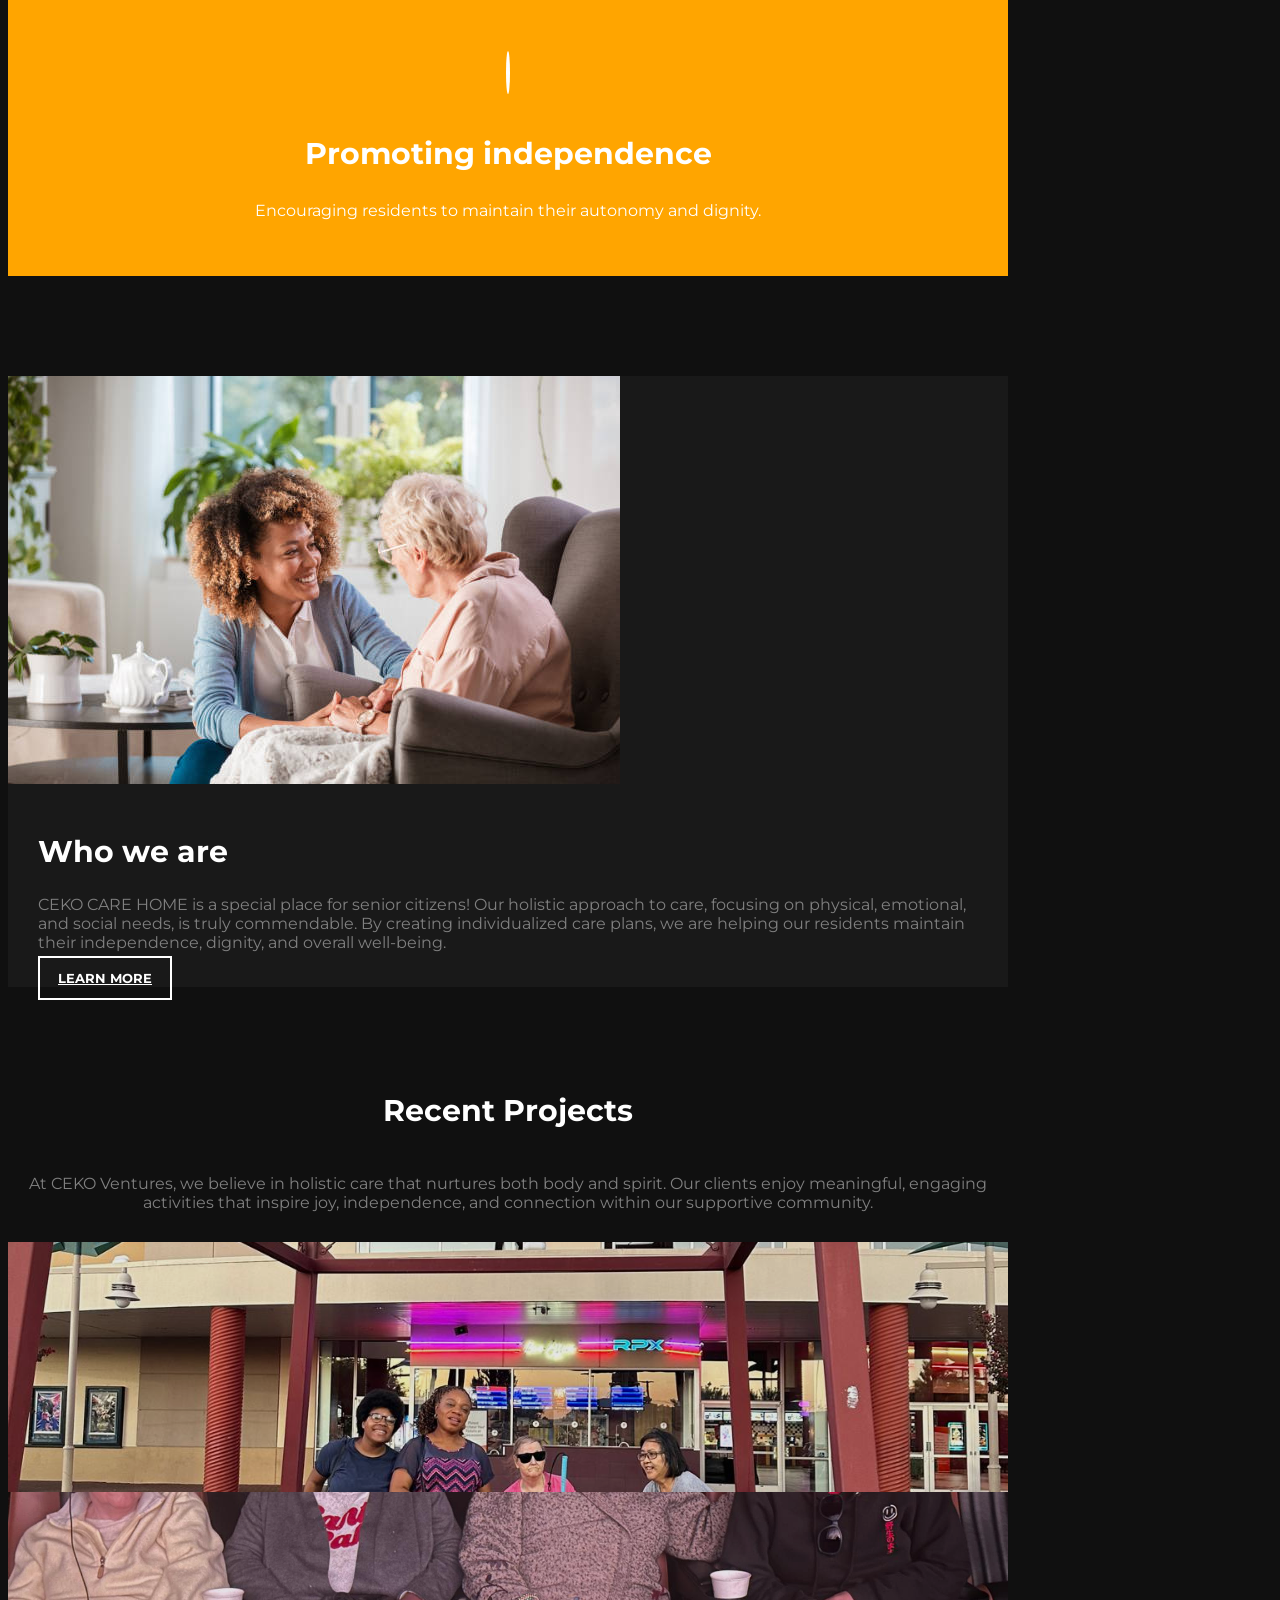
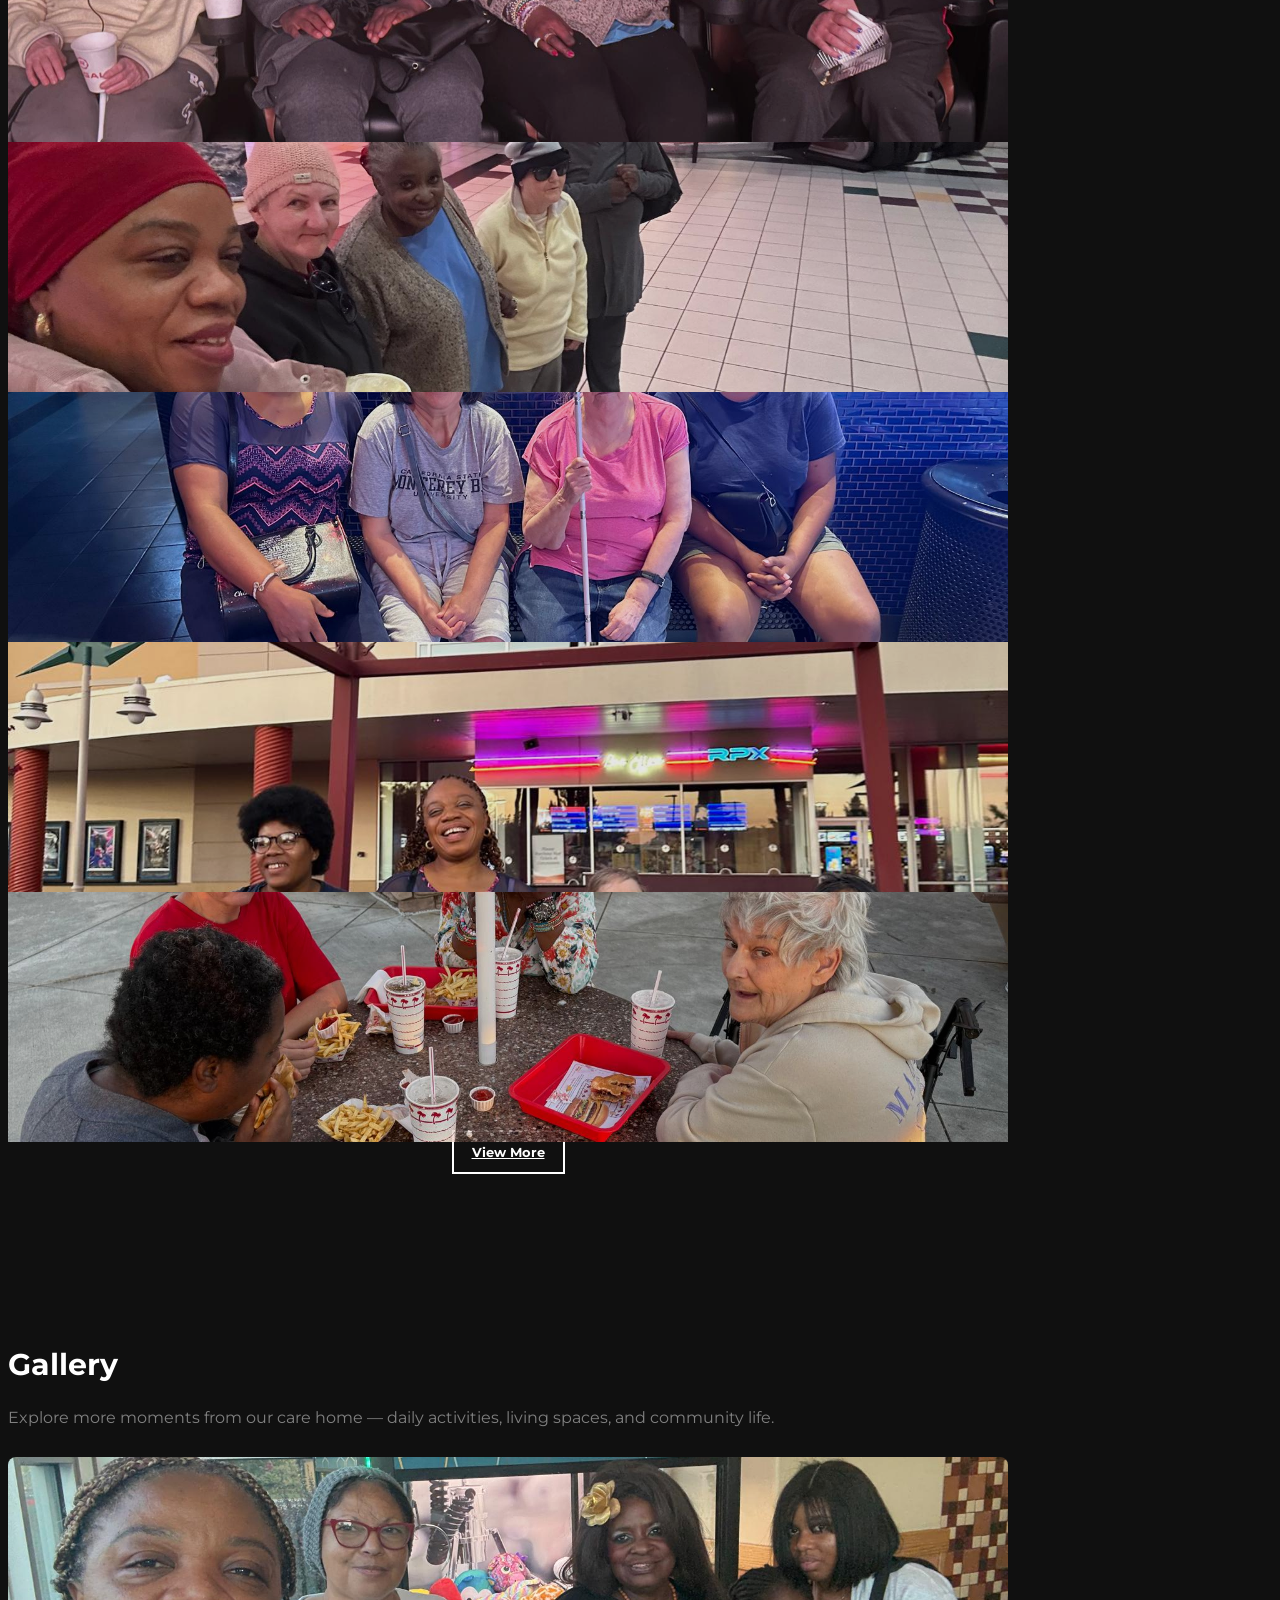
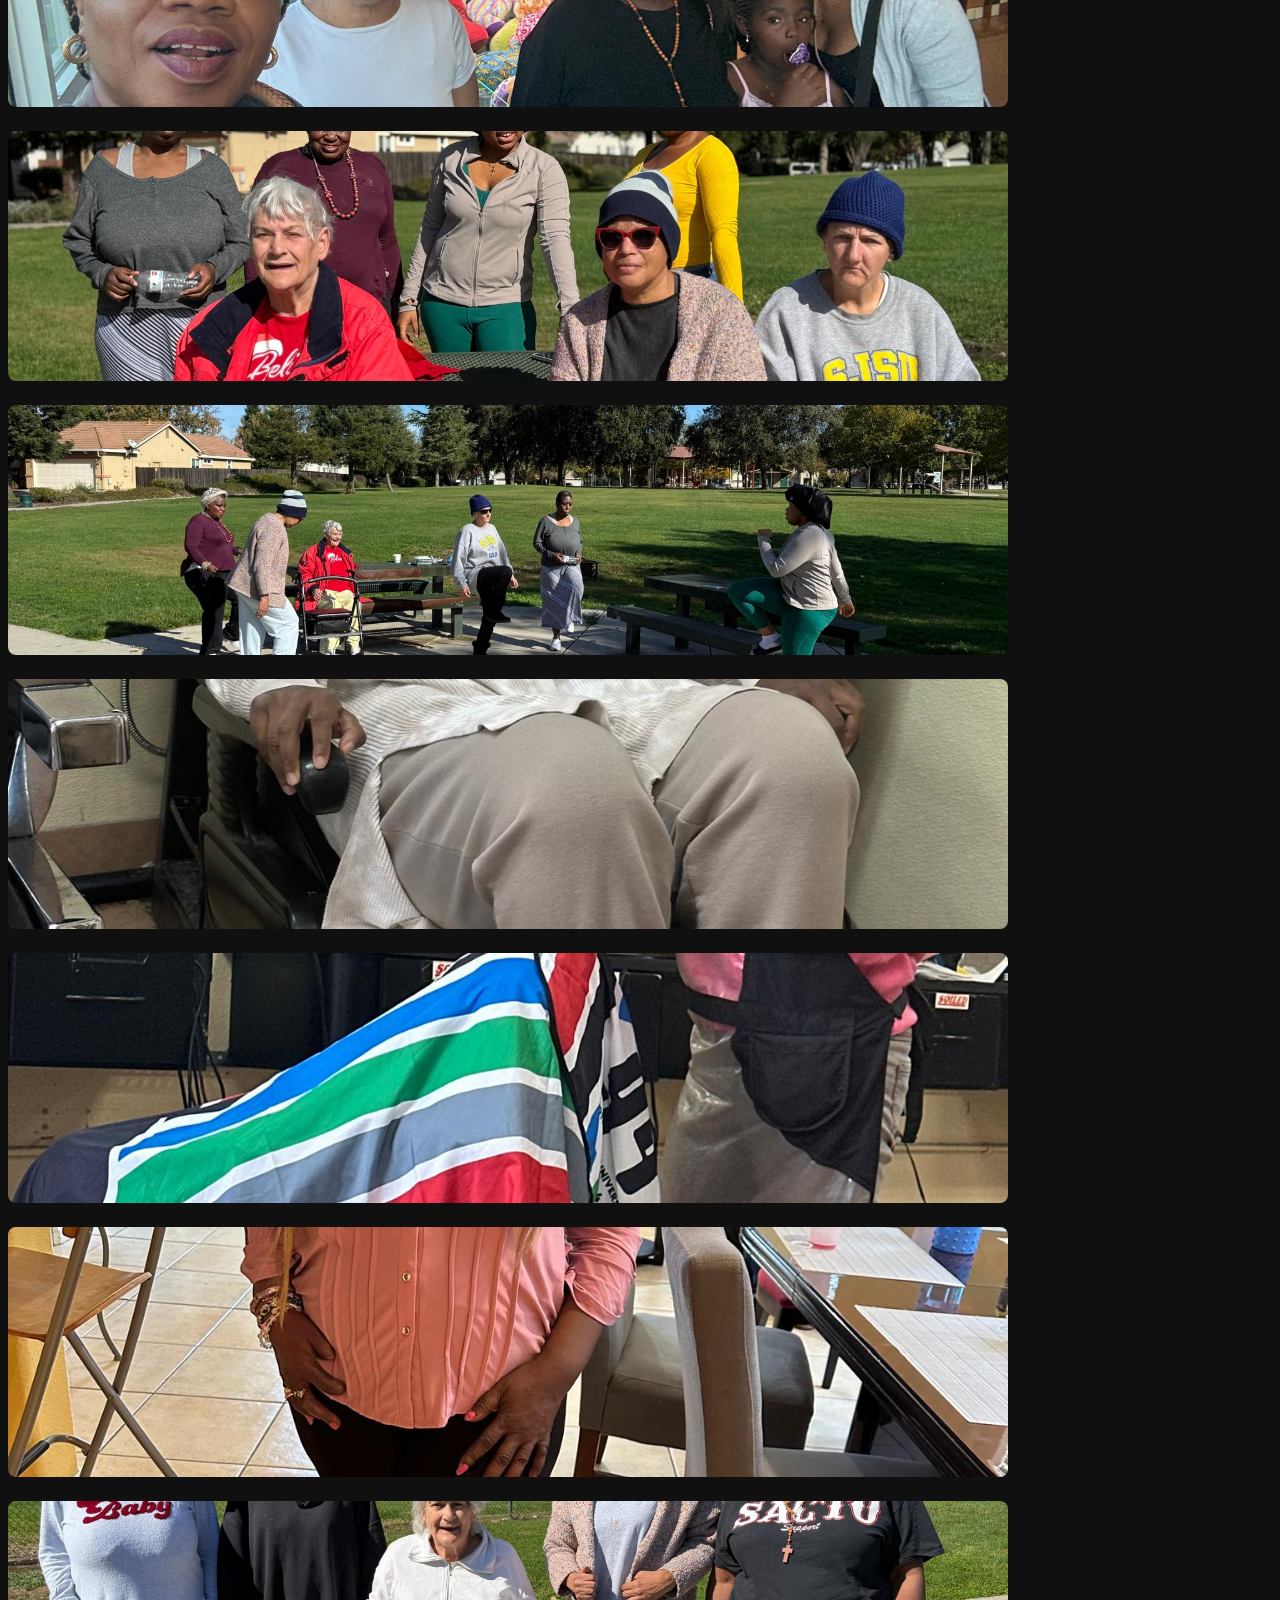
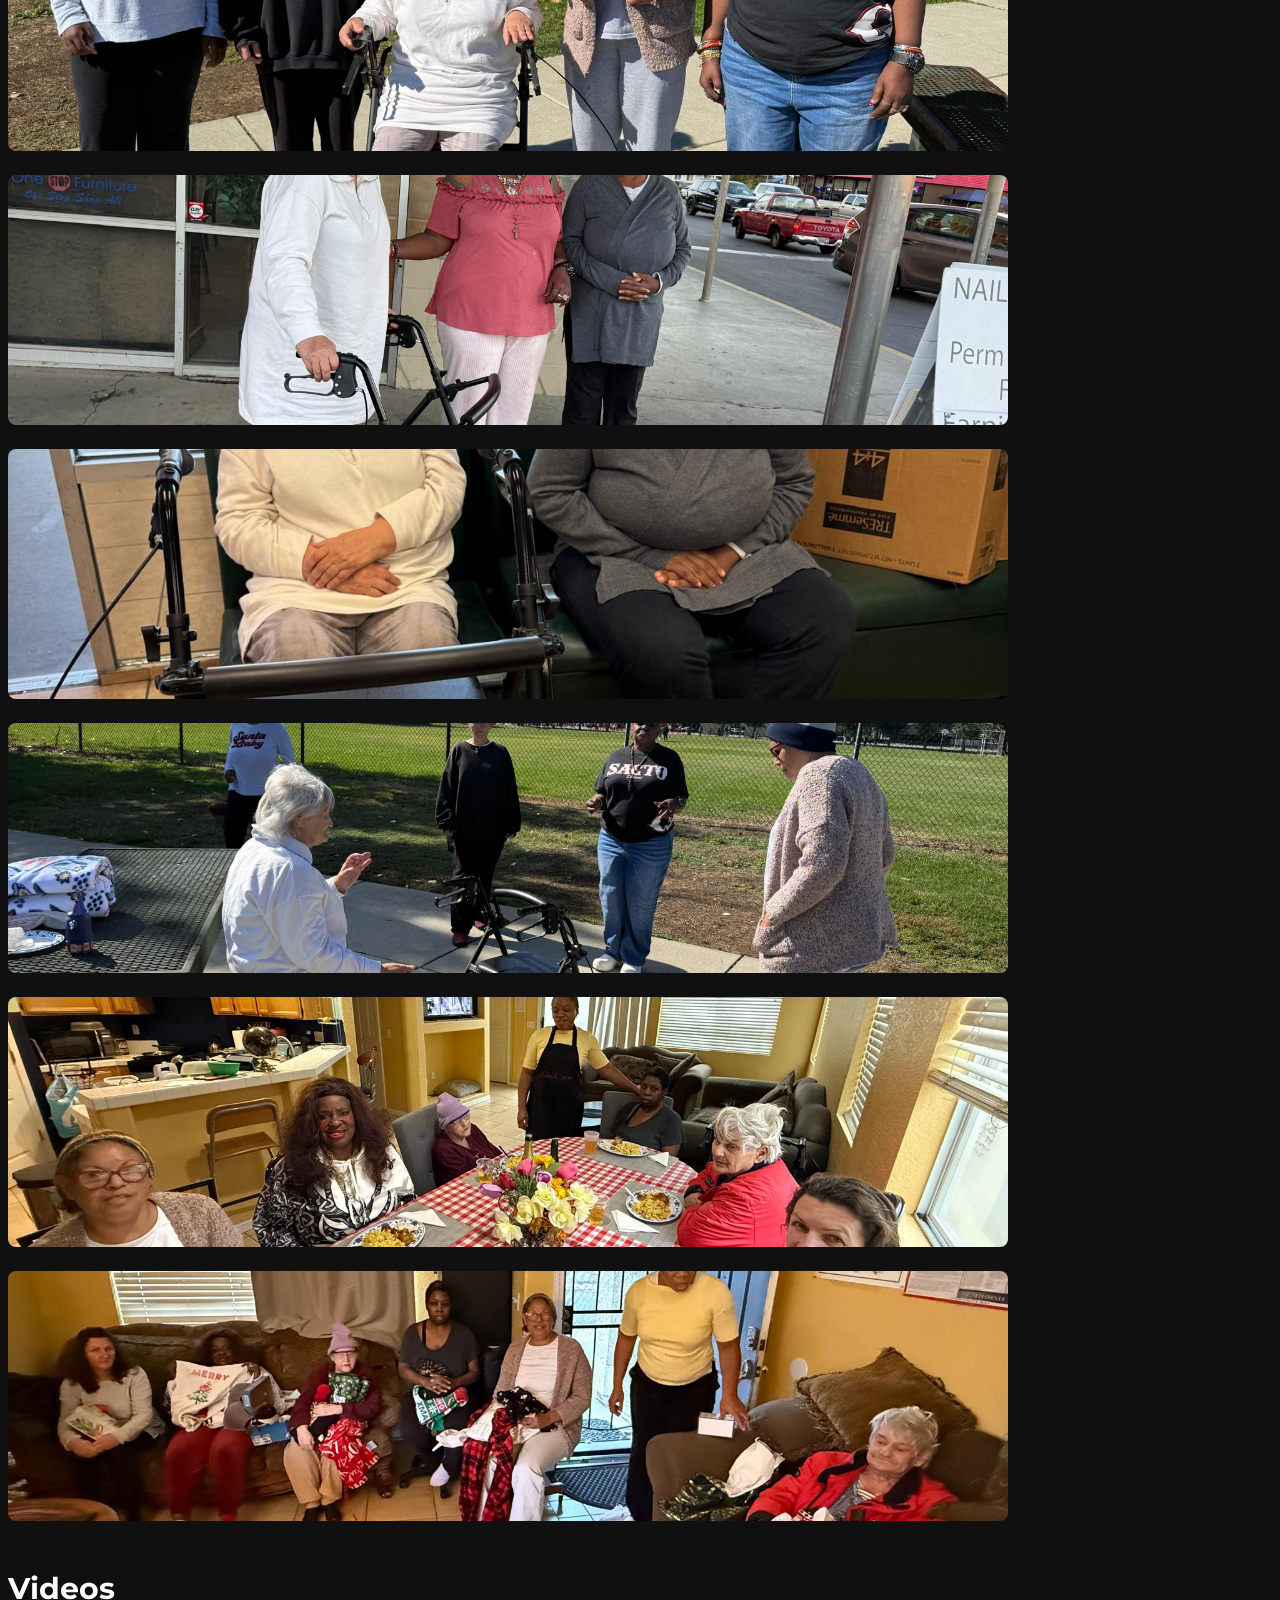
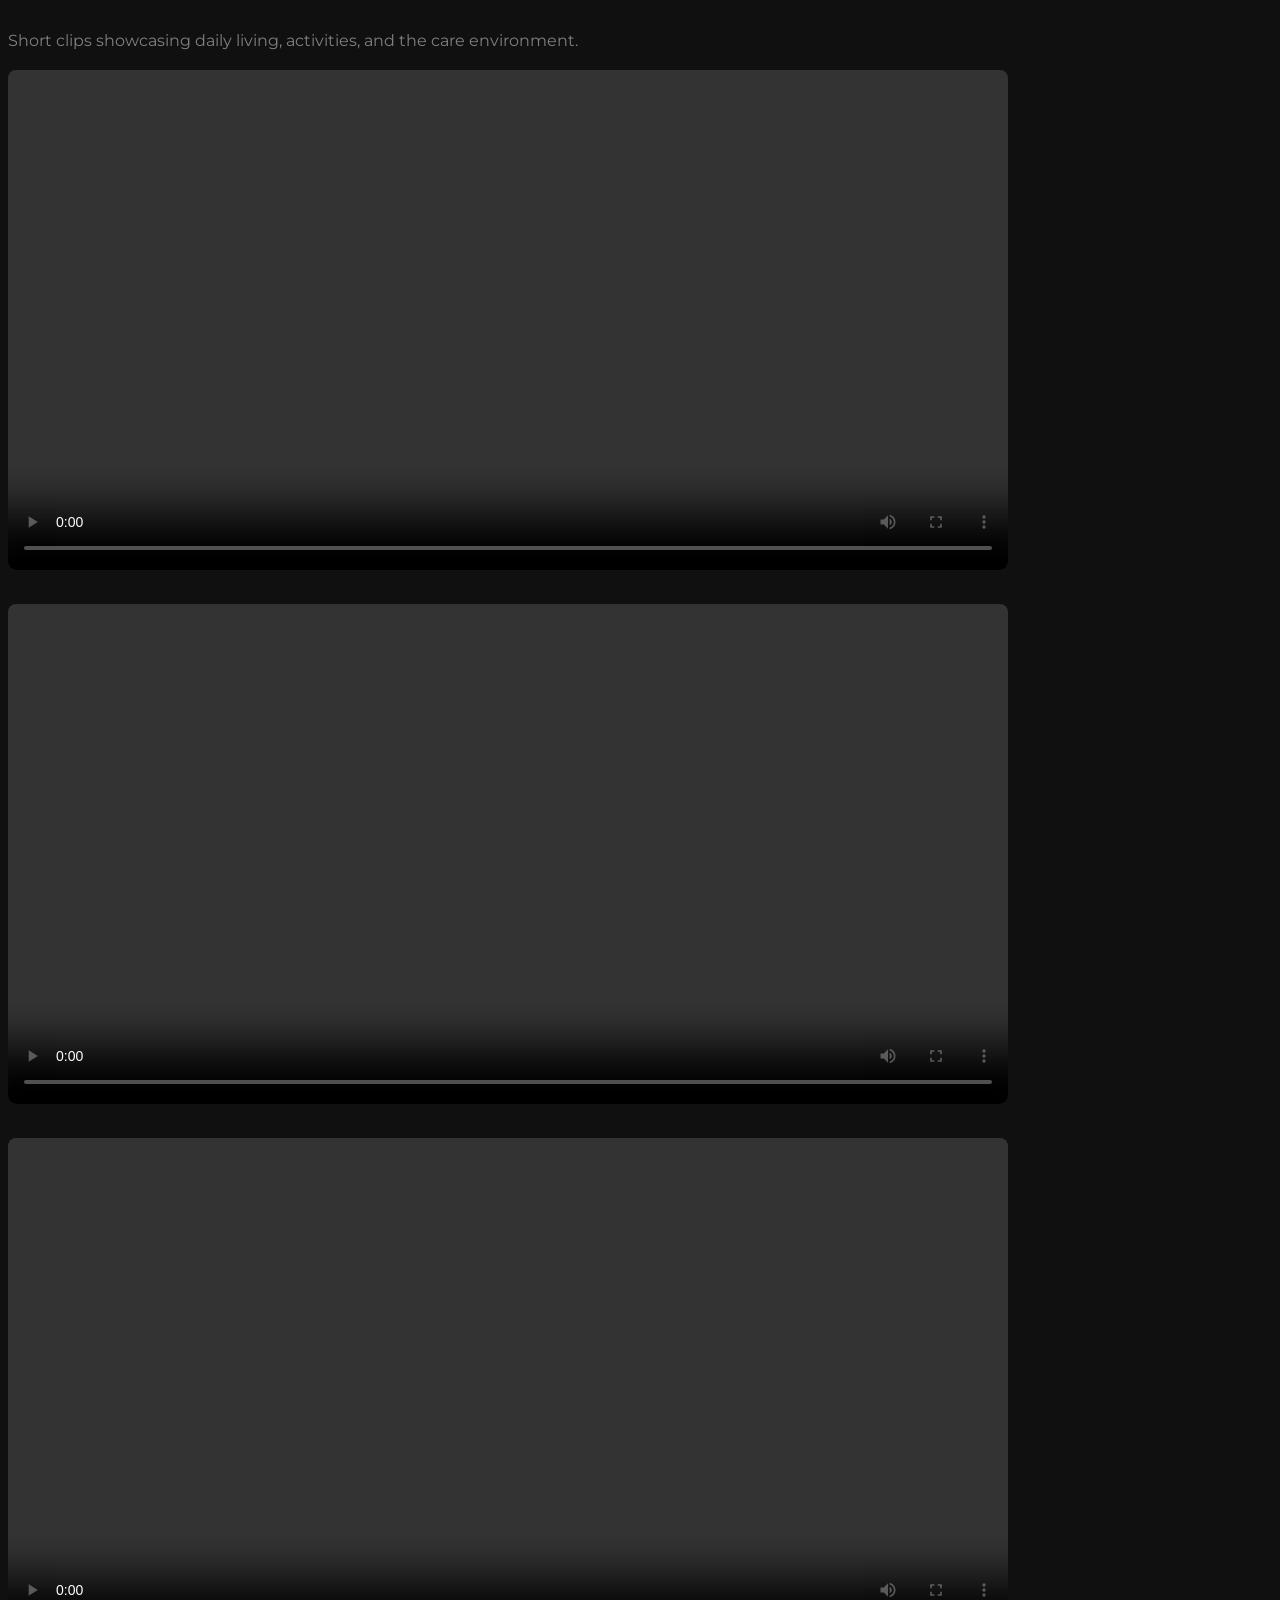
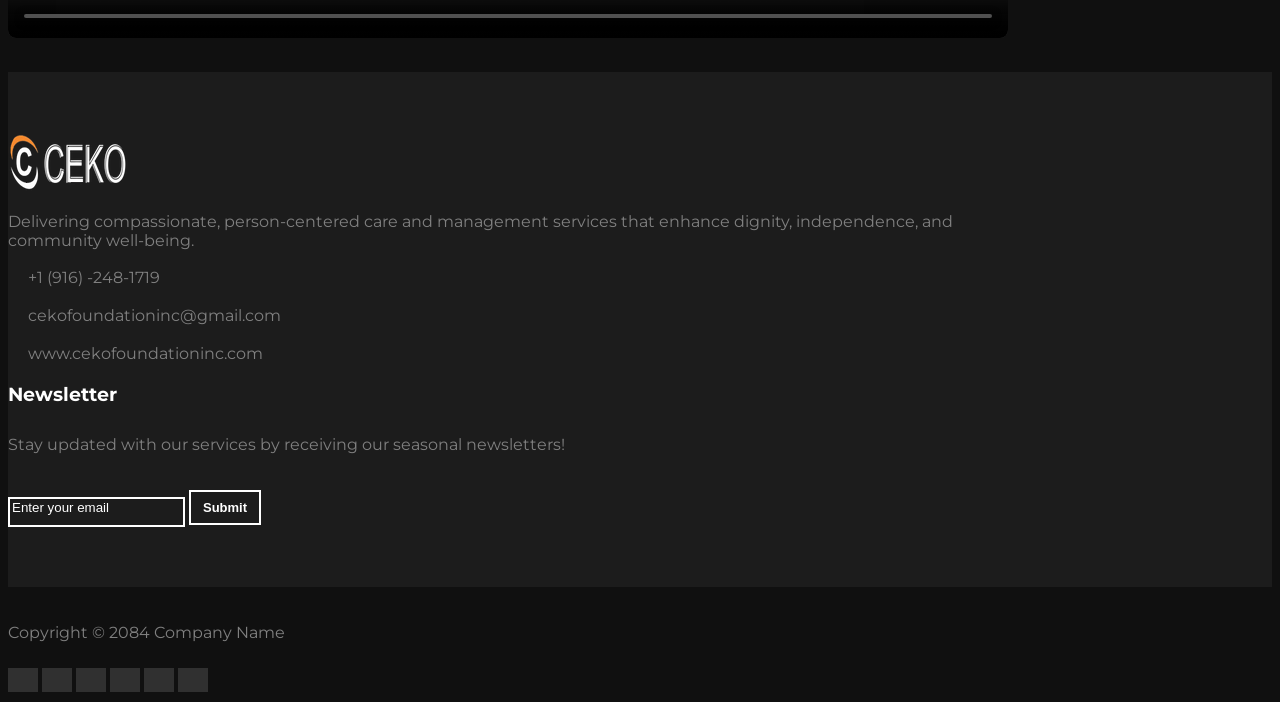
==== commit b54b9973: "Add third video to gallery" ====
--- a/index.html
+++ b/index.html
@@ -254,7 +254,6 @@
 			Your browser does not support video playback.
 		  </video>
 		</div>
-  
 		<!-- VIDEO 2 -->
 		<div class="col-md-6 col-sm-6 col-xs-12">
 		  <video controls width="100%" style="border-radius: 8px;">
@@ -262,15 +261,12 @@
 			Your browser does not support video playback.
 		  </video>
 		</div>
-  
-		<!-- Add more videos below when they exist -->
-		<!--
+		<!-- VIDEO 3 -->
 		<div class="col-md-6 col-sm-6 col-xs-12">
 		  <video controls width="100%" style="border-radius: 8px;">
 			<source src="images/moreVideos3.mp4" type="video/mp4">
 		  </video>
 		</div>
-		-->
   
 	  </div>
   
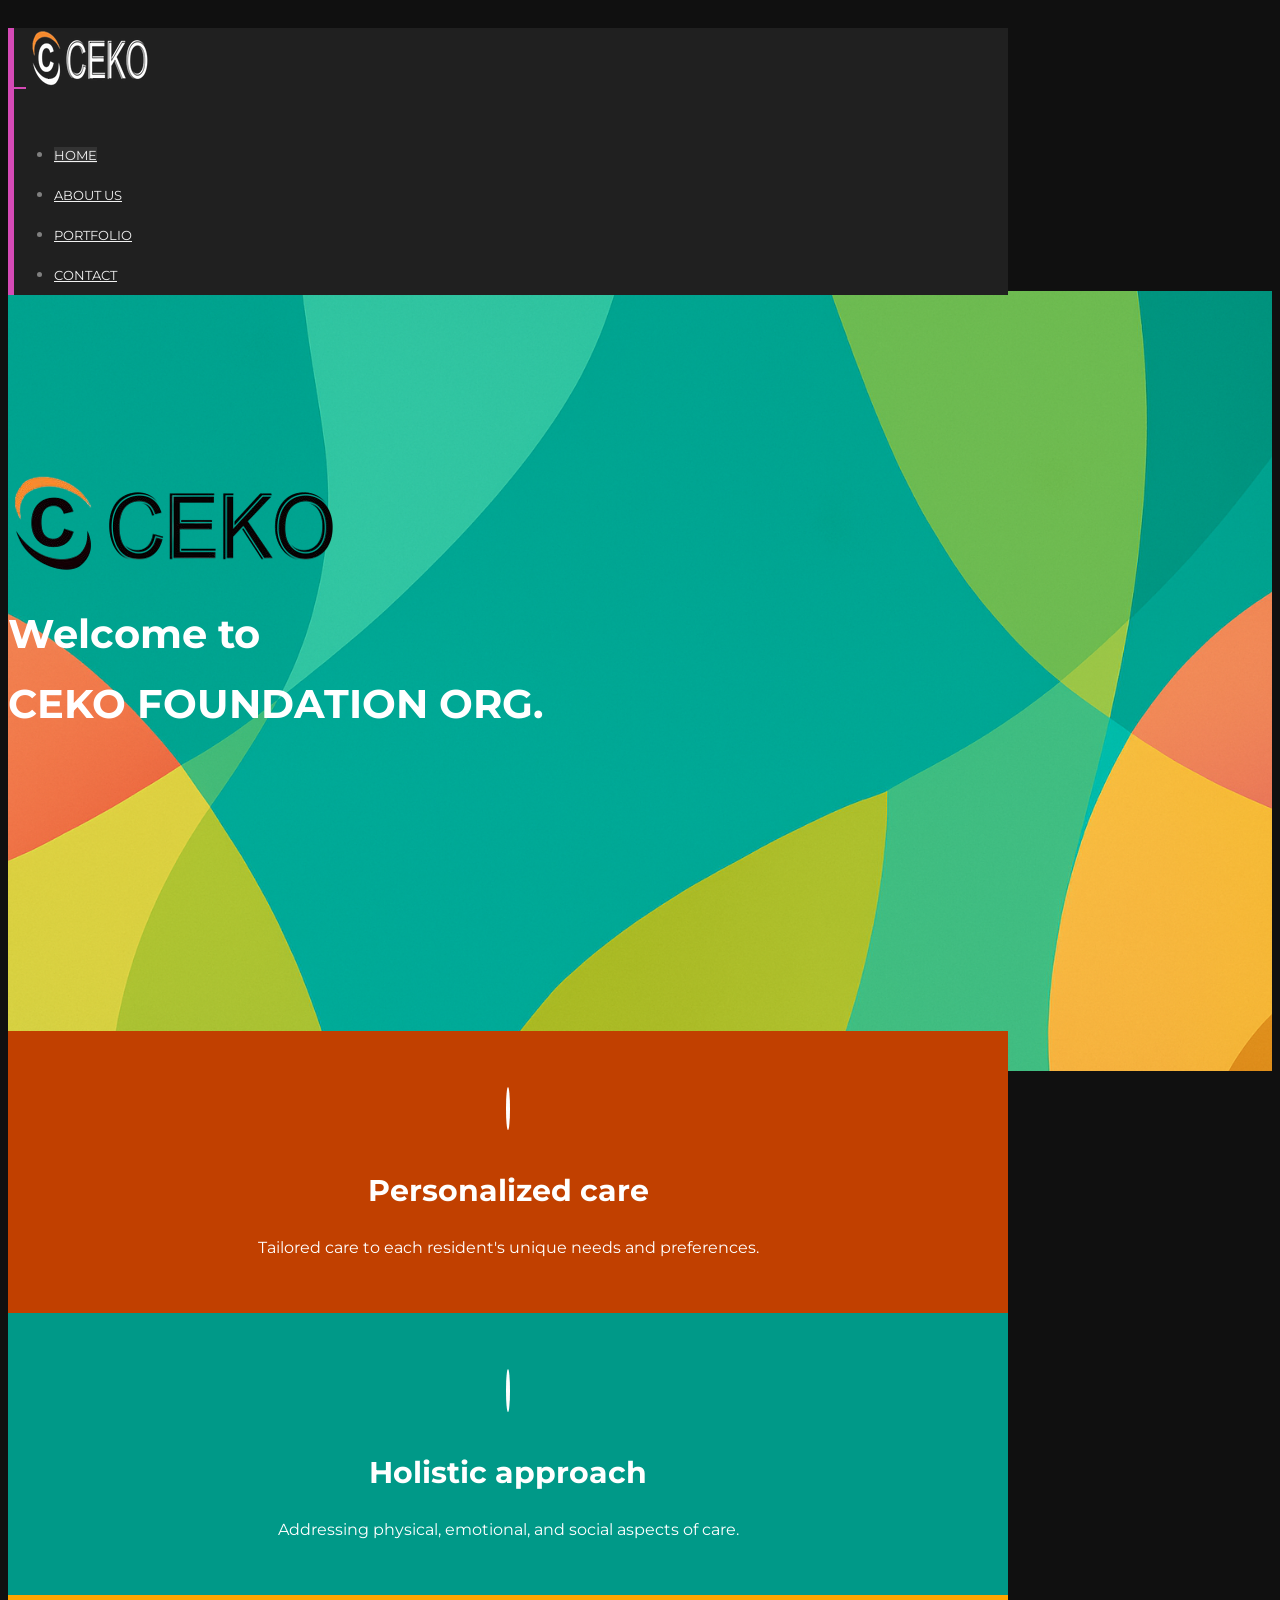
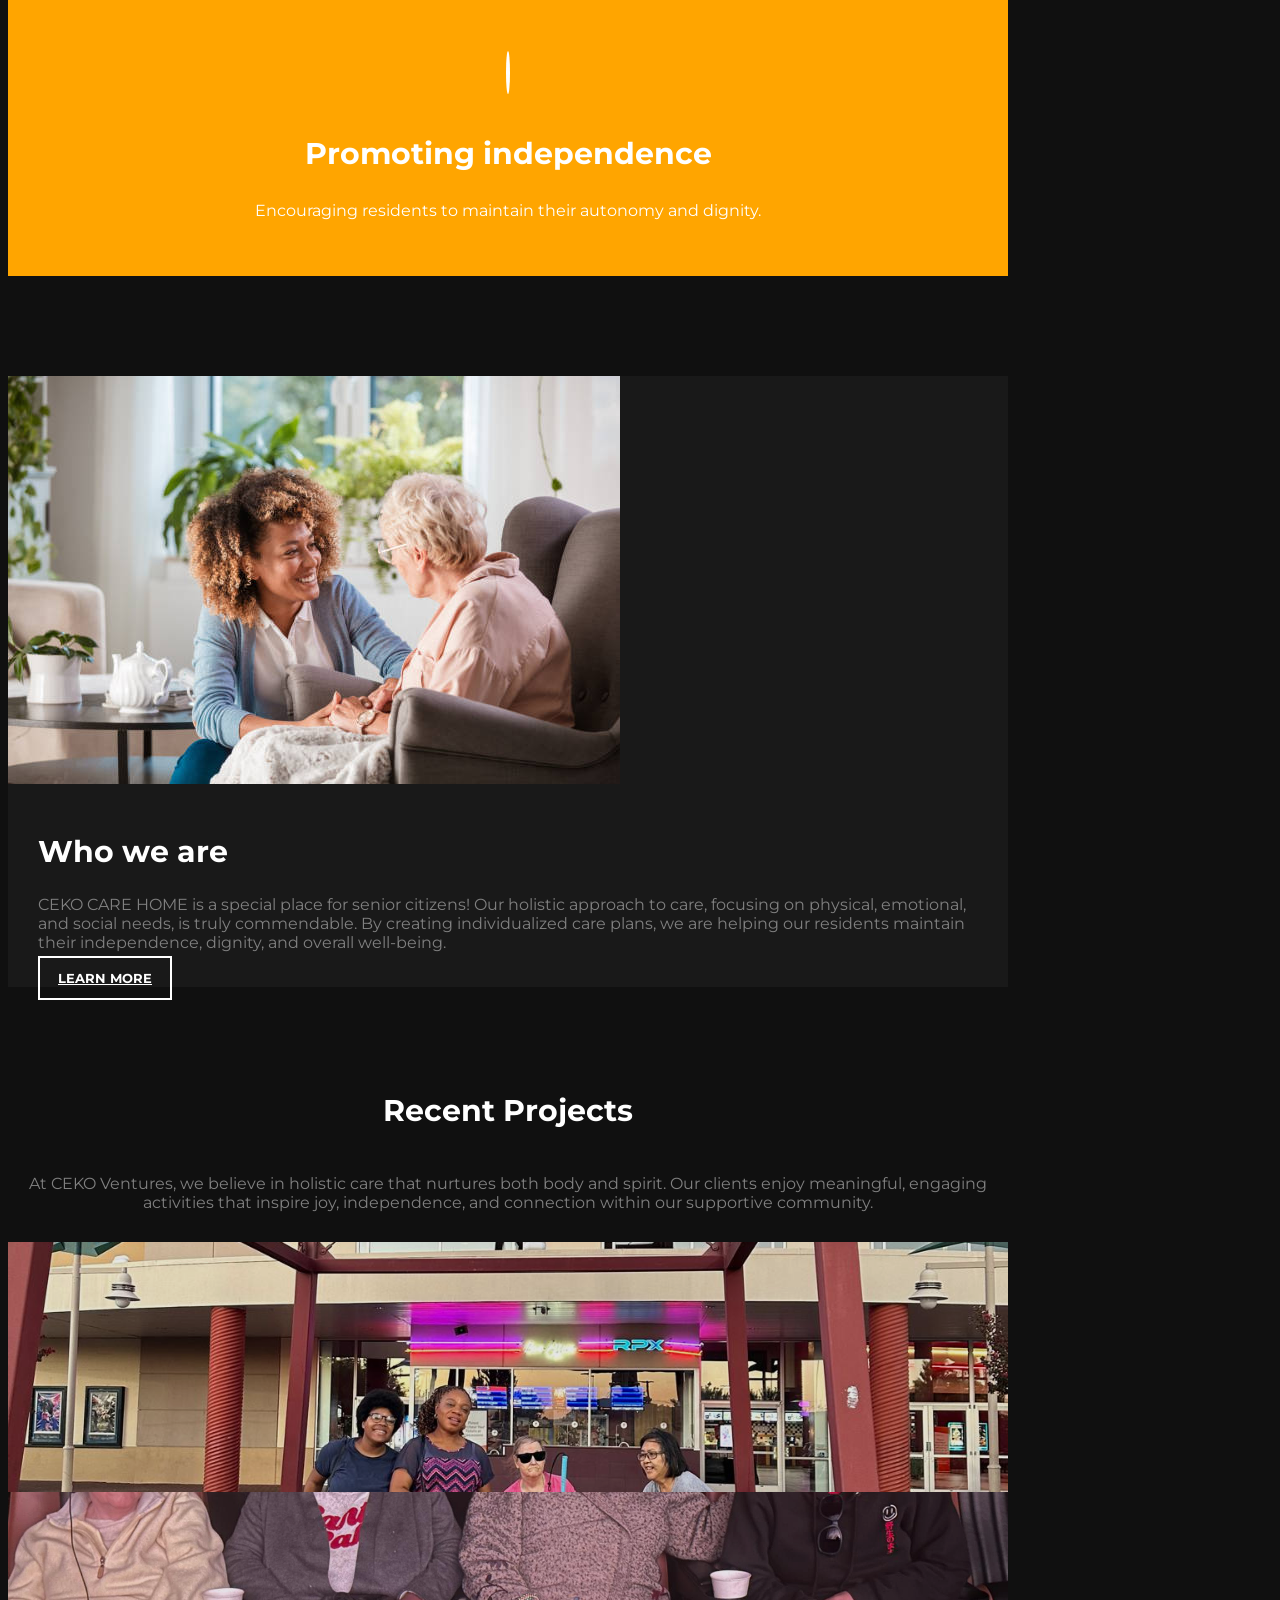
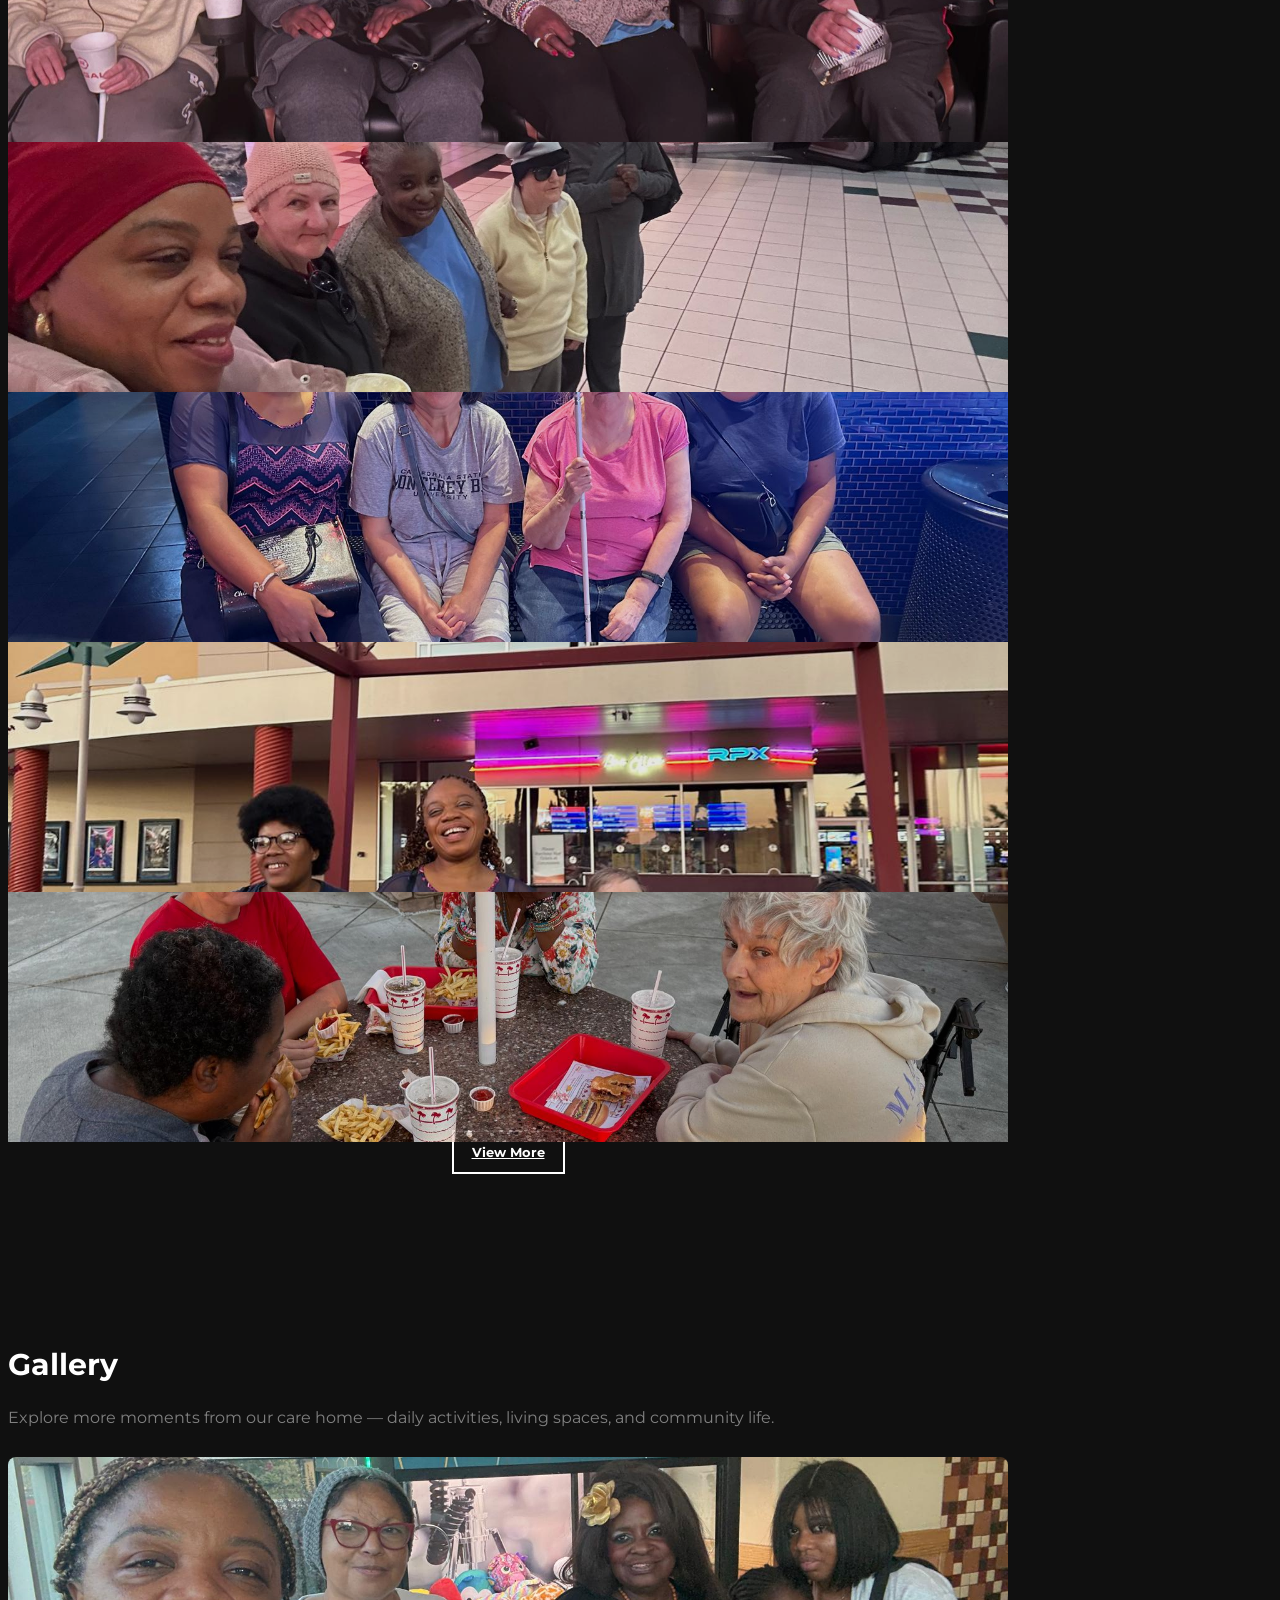
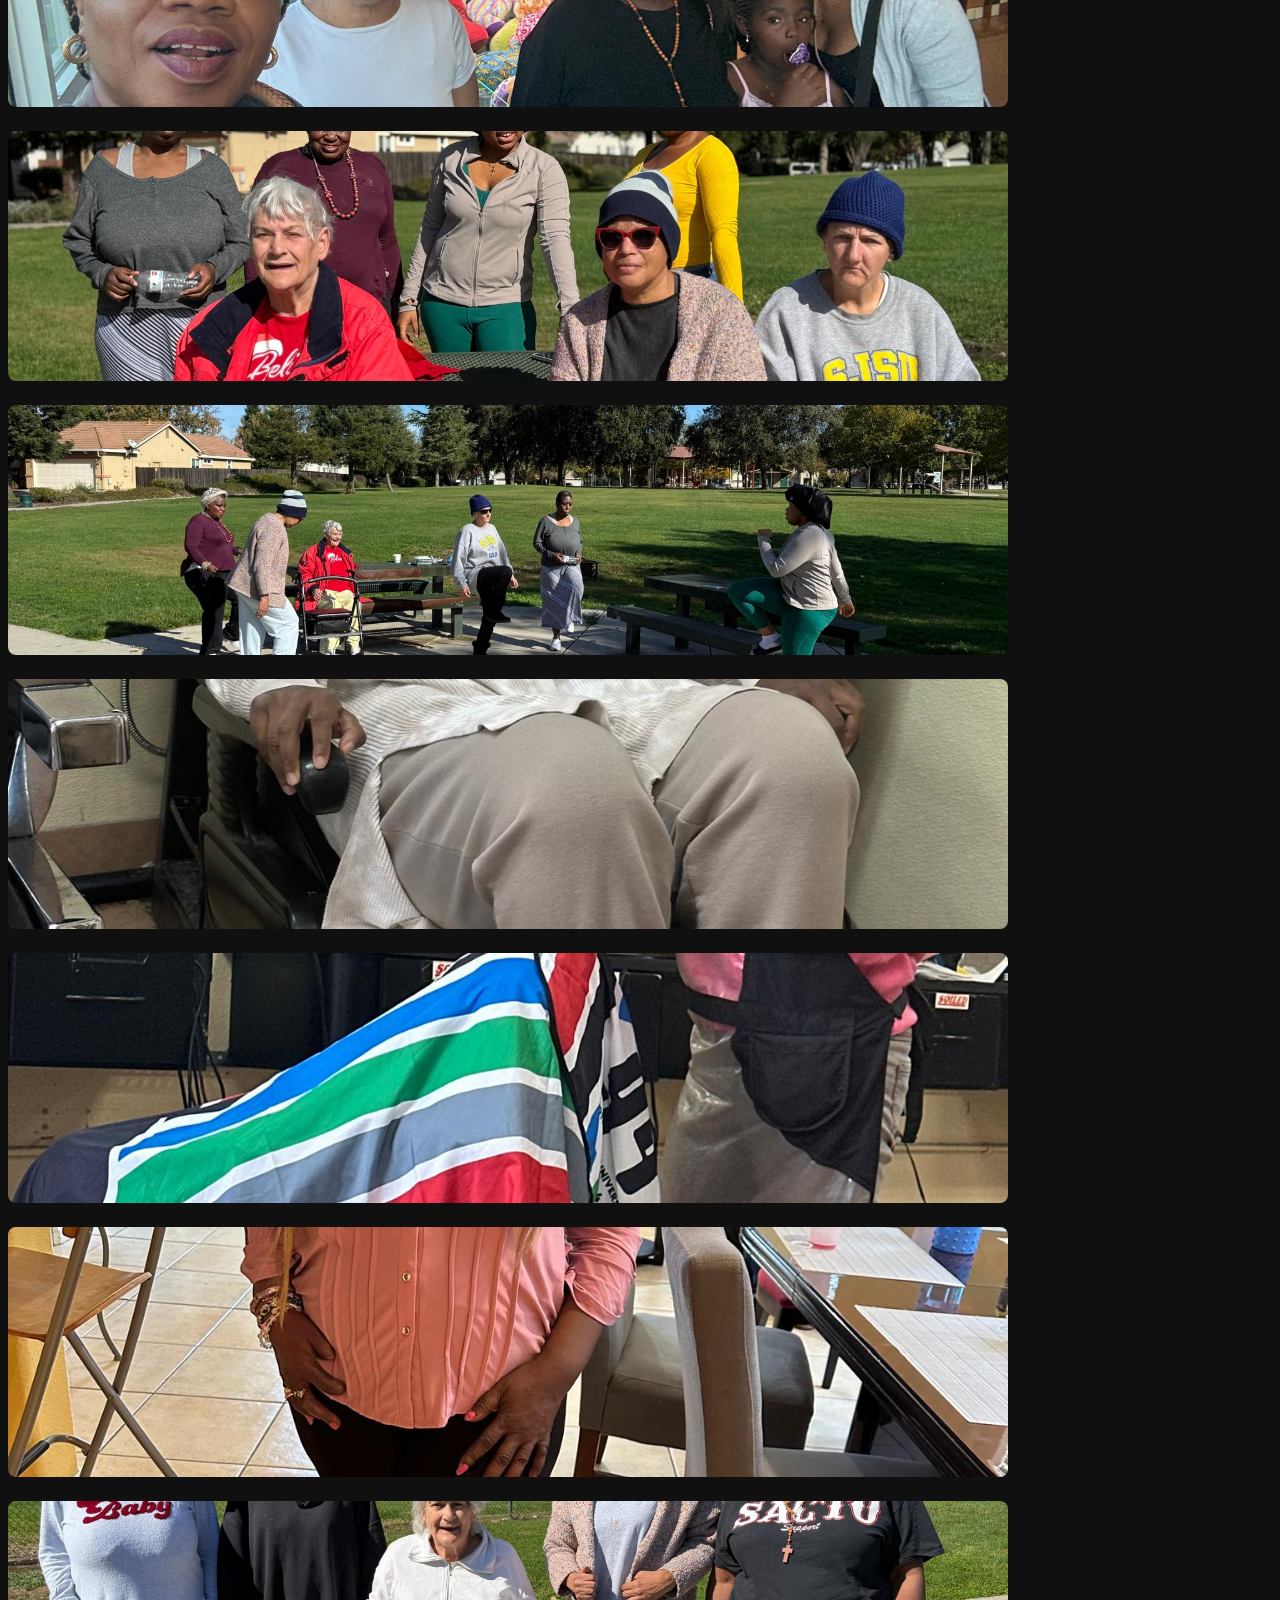
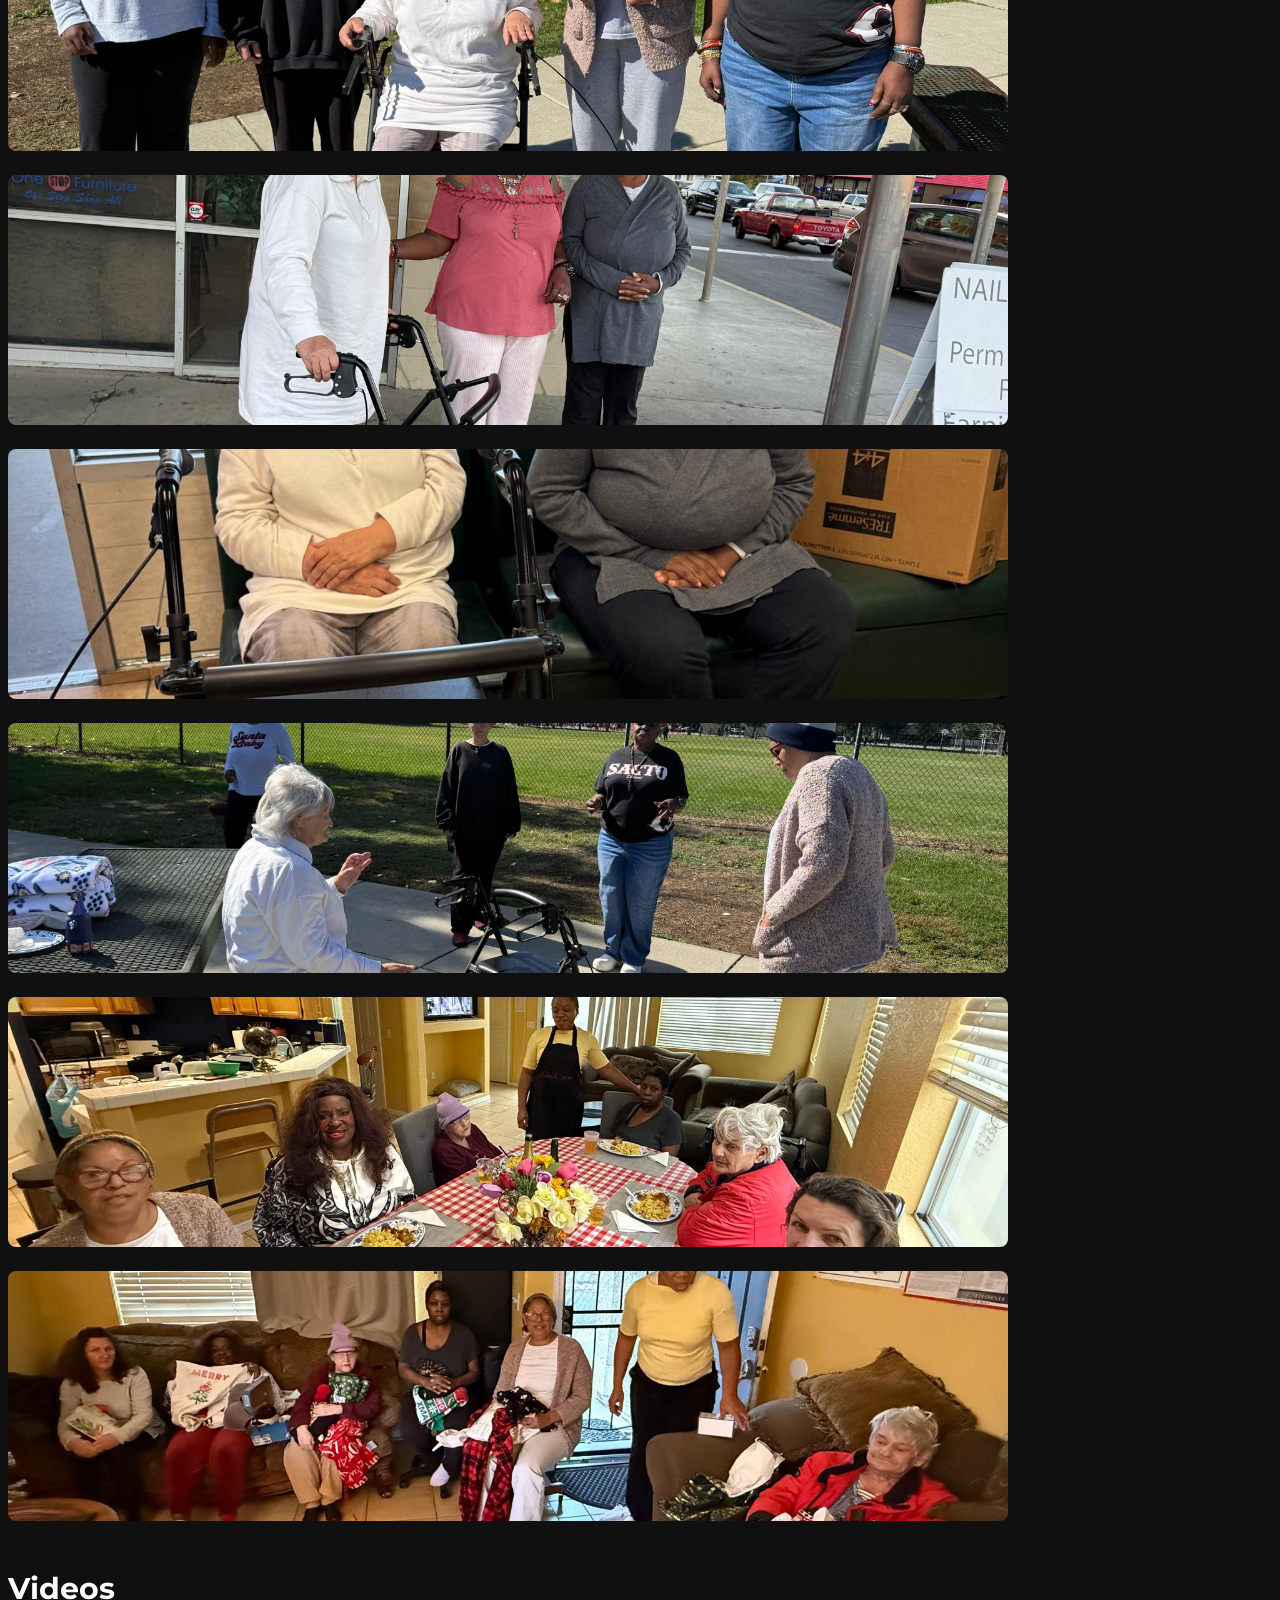
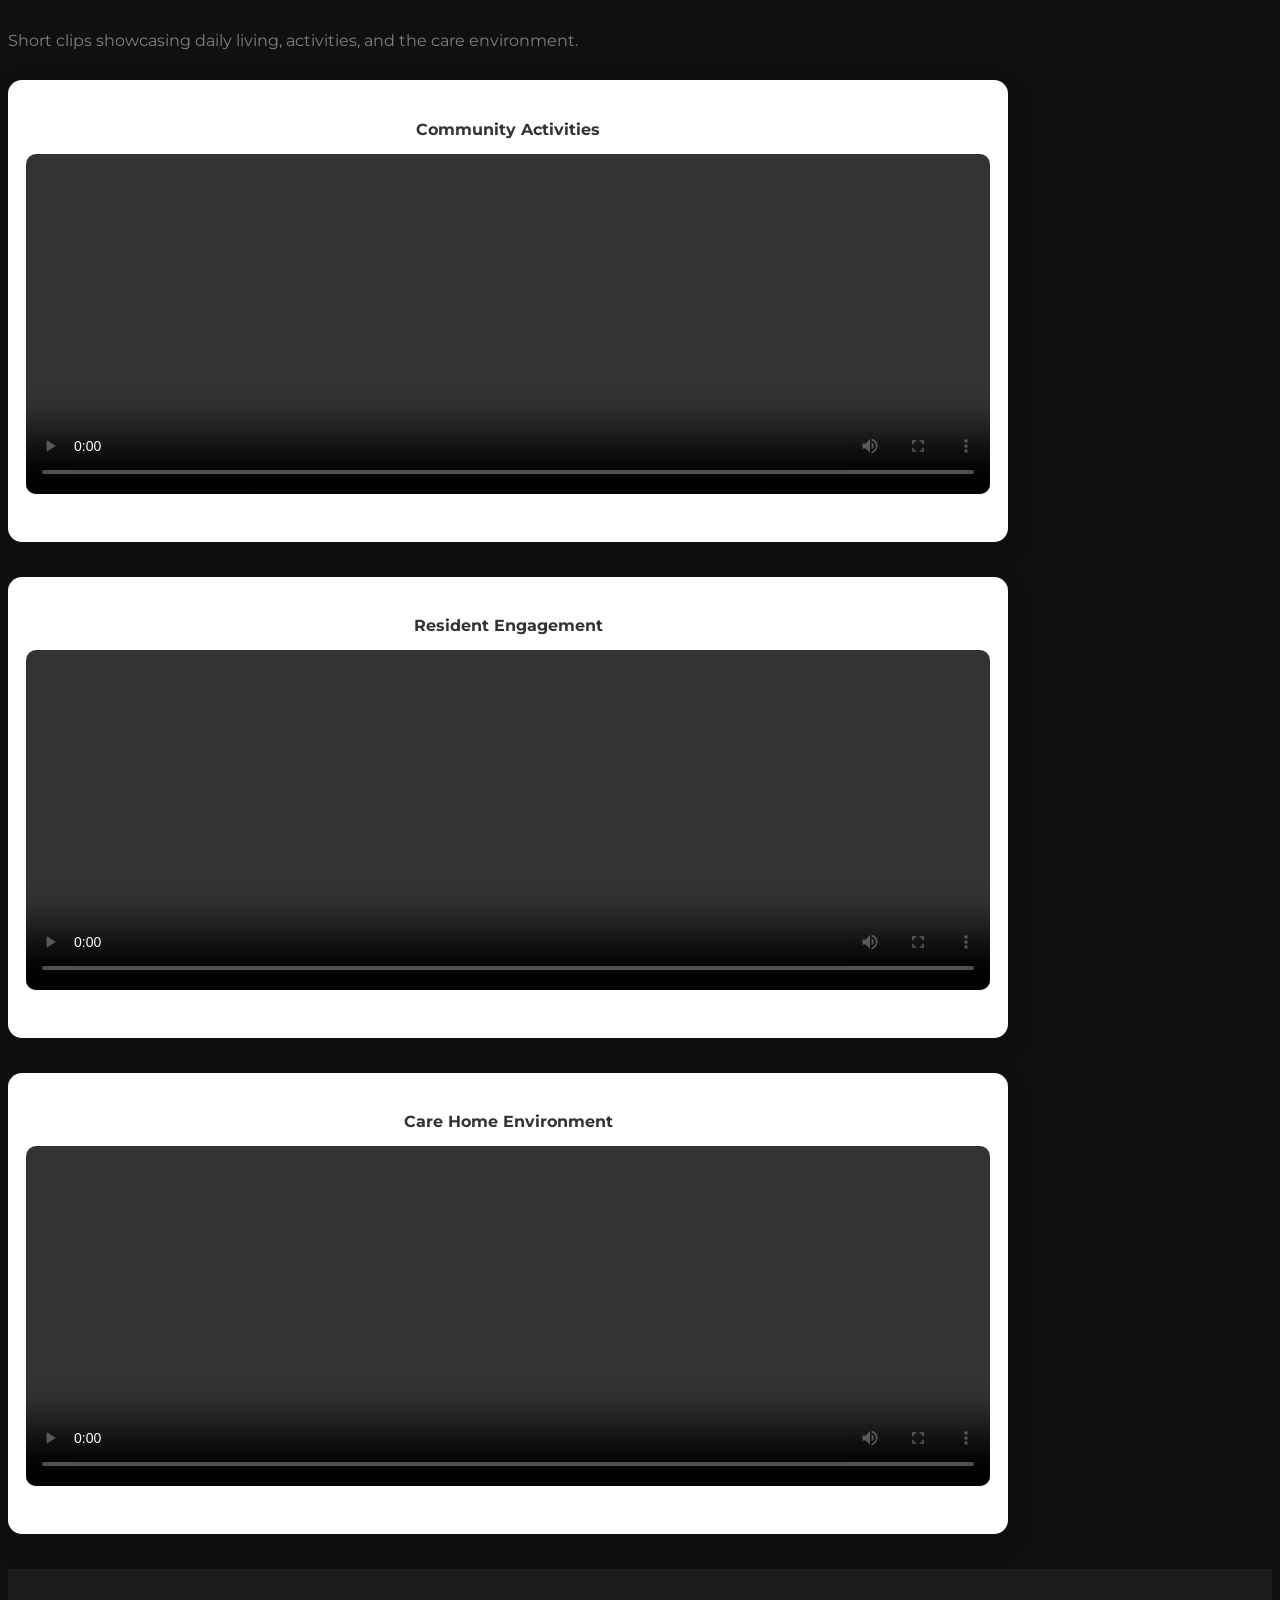
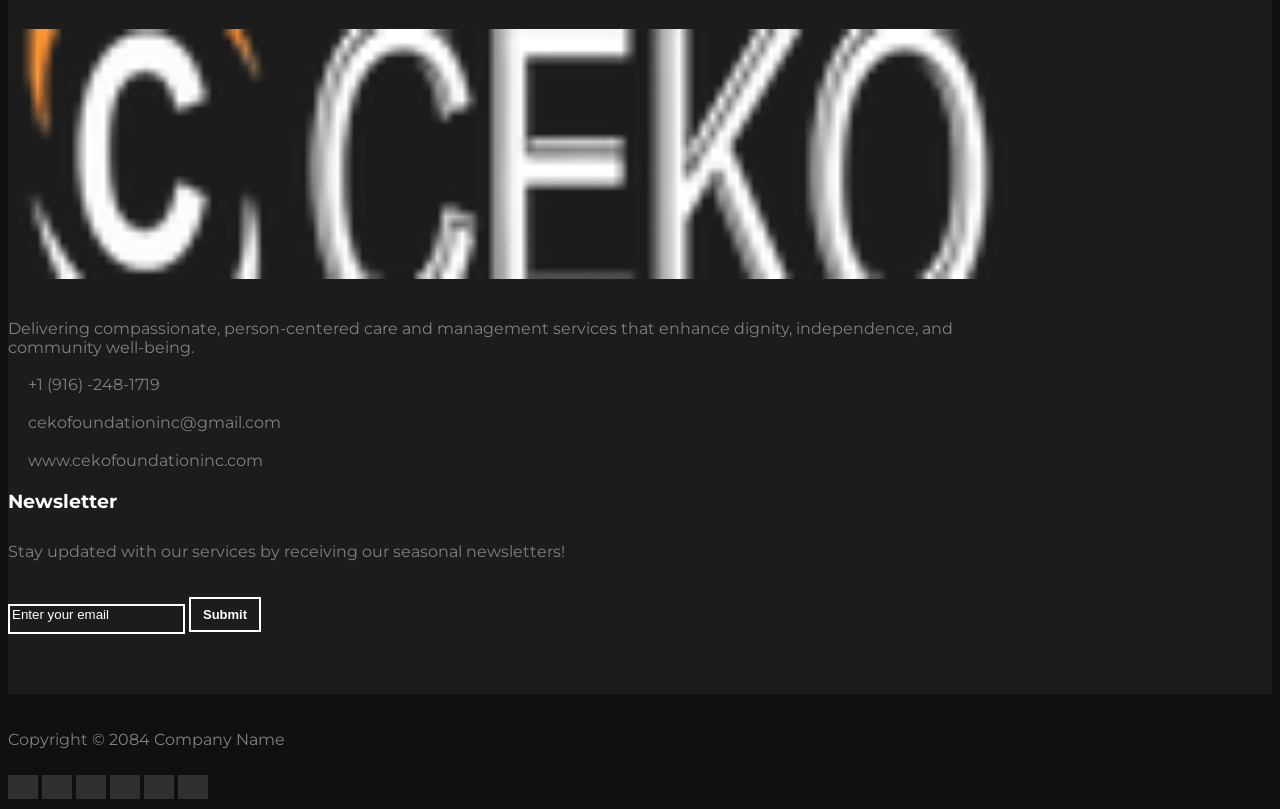
==== commit 2db60bb0: "Add video labels" ====
--- a/index.html
+++ b/index.html
@@ -245,32 +245,47 @@
 		</div>
 	  </div>
   
-	  <div class="row mt20">
-  
-		<!-- VIDEO 1 -->
-		<div class="col-md-6 col-sm-6 col-xs-12">
-		  <video controls width="100%" style="border-radius: 8px;">
-			<source src="images/moreVideos1.mp4" type="video/mp4">
-			Your browser does not support video playback.
-		  </video>
-		</div>
-		<!-- VIDEO 2 -->
-		<div class="col-md-6 col-sm-6 col-xs-12">
-		  <video controls width="100%" style="border-radius: 8px;">
-			<source src="images/moreVideos2.mp4" type="video/mp4">
-			Your browser does not support video playback.
-		  </video>
-		</div>
-		<!-- VIDEO 3 -->
-		<div class="col-md-6 col-sm-6 col-xs-12">
-		  <video controls width="100%" style="border-radius: 8px;">
-			<source src="images/moreVideos3.mp4" type="video/mp4">
-		  </video>
-		</div>
-  
-	  </div>
-  
-	</div>
+	  <div class="row mt30">
+
+    <!-- VIDEO 1 -->
+    <div class="col-md-6 col-sm-6 col-xs-12">
+        <div class="video-card">
+            <h4>Community Activities</h4>
+
+            <video controls preload="metadata">
+                <source src="images/moreVideos1.mp4" type="video/mp4">
+                Your browser does not support video playback.
+            </video>
+        </div>
+    </div>
+
+    <!-- VIDEO 2 -->
+    <div class="col-md-6 col-sm-6 col-xs-12">
+        <div class="video-card">
+            <h4>Resident Engagement</h4>
+
+            <video controls preload="metadata">
+                <source src="images/moreVideos2.mp4" type="video/mp4">
+                Your browser does not support video playback.
+            </video>
+        </div>
+    </div>
+
+    <!-- VIDEO 3 -->
+    <div class="col-md-6 col-sm-6 col-xs-12">
+        <div class="video-card">
+            <h4>Care Home Environment</h4>
+
+            <video controls preload="metadata">
+                <source src="images/moreVideos3.mp4" type="video/mp4">
+                Your browser does not support video playback.
+            </video>
+        </div>
+    </div>
+
+</div>
+  
+	
   </div>
   
 <!-- footer section -->
--- a/css/templatemo-style.css
+++ b/css/templatemo-style.css
@@ -546,6 +546,47 @@
   object-fit: contain;
 }
 
+/* ===== VIDEO GALLERY ===== */
+
+.video-card{
+    background:#fff;
+    border-radius:14px;
+    padding:18px;
+    margin-bottom:35px;
+
+    box-shadow:0 10px 30px rgba(0,0,0,.10);
+
+    transition:.3s ease;
+}
+
+.video-card:hover{
+    transform:translateY(-5px);
+    box-shadow:0 16px 40px rgba(0,0,0,.18);
+}
+
+.video-card h4{
+    text-align:center;
+    font-weight:700;
+    margin-bottom:15px;
+    color:#333;
+}
+
+.video-card video{
+    width:100%;
+    height:340px;
+    object-fit:cover;
+    border-radius:10px;
+    display:block;
+}
+
+@media (max-width:768px){
+
+.video-card video{
+    height:230px;
+}
+
+}
+
 
 /* Mobile: 1 per row */
 @media (max-width: 991px){
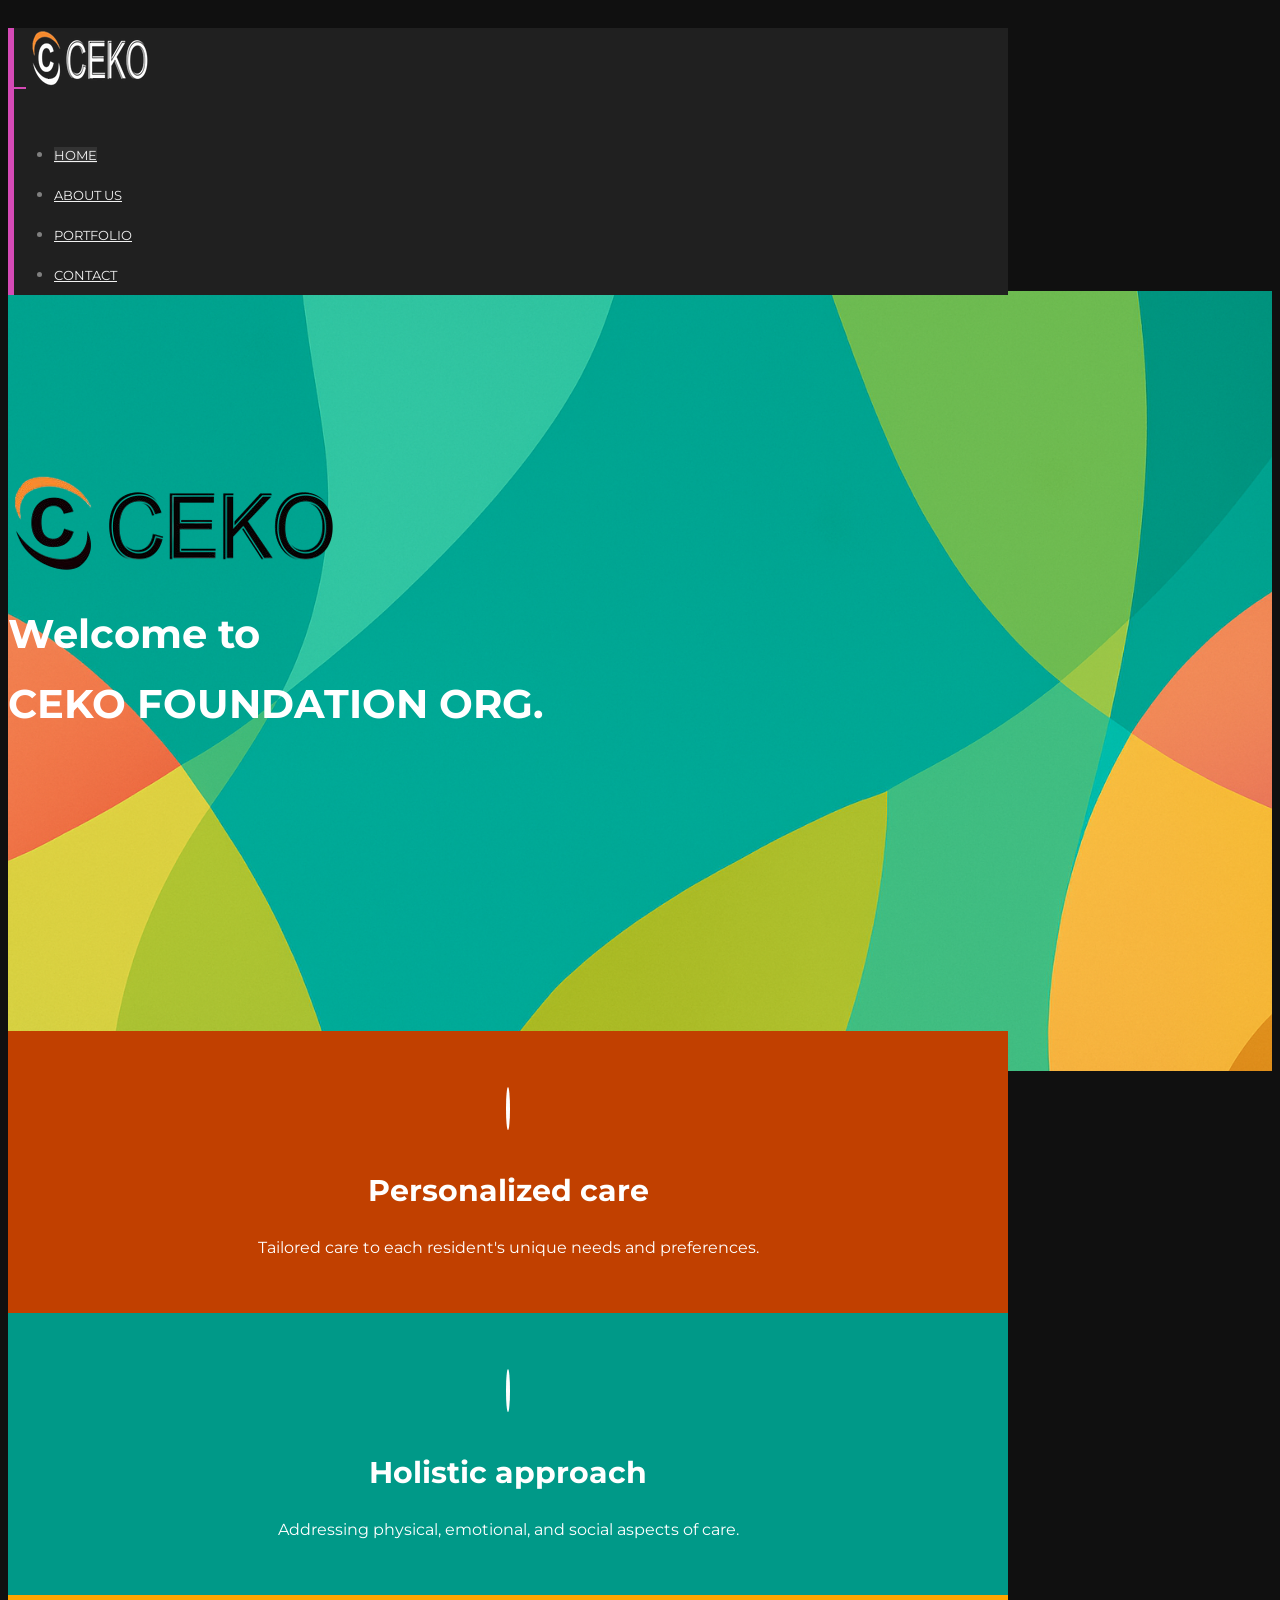
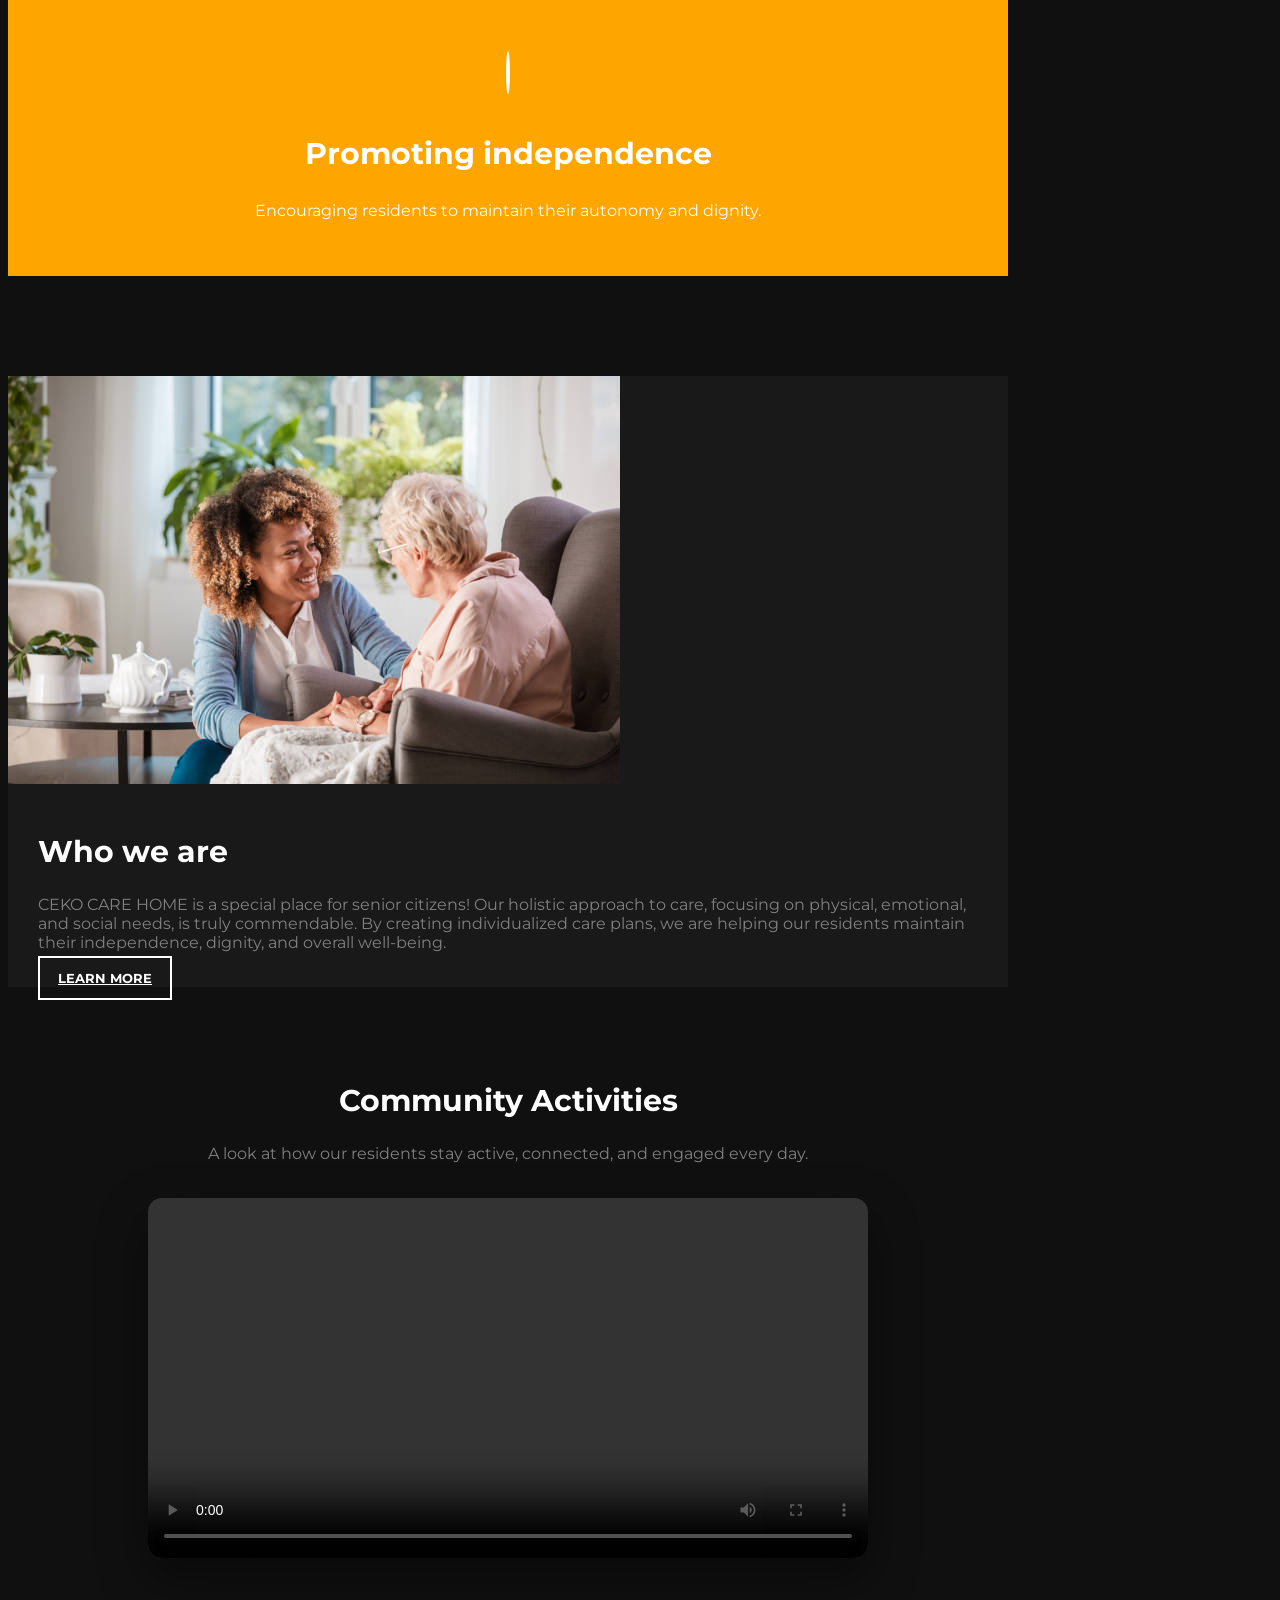
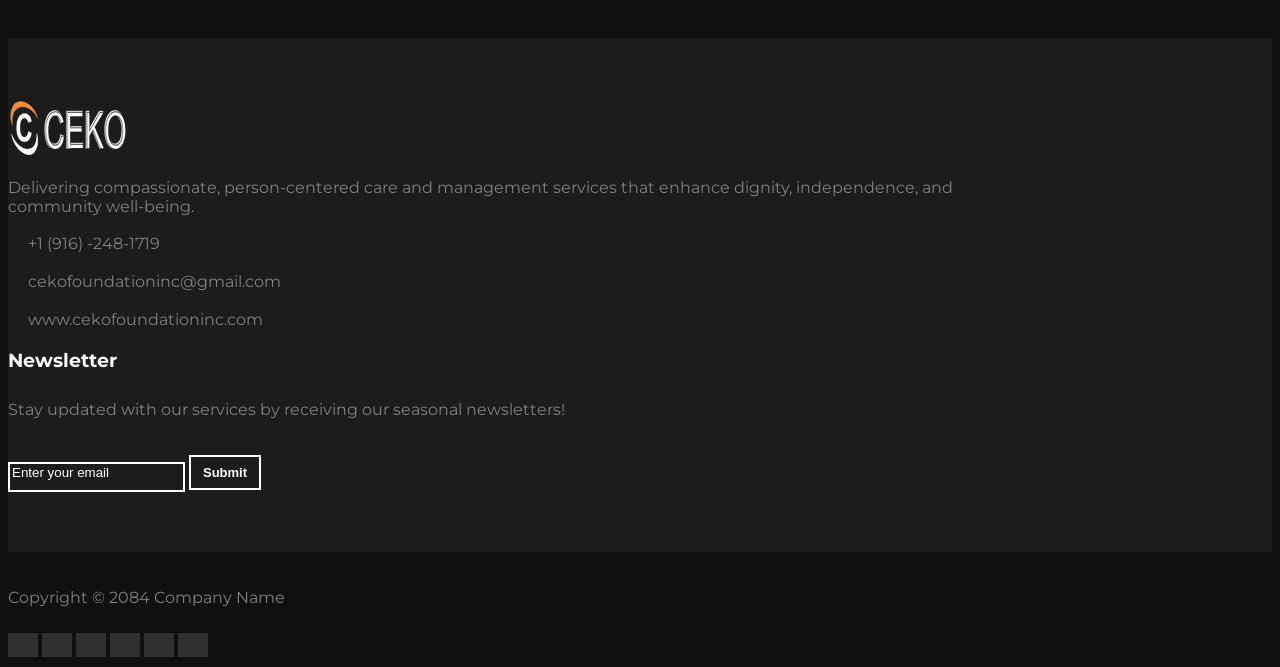
==== commit bc6c1f9b: "Split home page service cards into dedicated topic pages Turn the Personalized Care, Holistic Approa" ====
--- a/index.html
+++ b/index.html
@@ -72,25 +72,31 @@
 	<div class="container">
 		<div class="row">
 			<div class="col-md-4 col-sm-6">
+				<a href="personalized-care.html" class="divider-link">
 				<div class="divider-wrapper divider-one">
 					<i class="fa fa-laptop"></i>
 					<h2>Personalized care</h2>
 					<p>Tailored care to each resident's unique needs and preferences.</p>
 				</div>
+				</a>
 			</div>
 			<div class="col-md-4 col-sm-6">
+				<a href="holistic-approach.html" class="divider-link">
 				<div class="divider-wrapper divider-two">
 					<i class="fa fa-mobile"></i>
 					<h2>Holistic approach</h2>
 					<p>Addressing physical, emotional, and social aspects of care.</p>
 				</div>
+				</a>
 			</div>
 			<div class="col-md-4 col-sm-12">
+				<a href="promoting-independence.html" class="divider-link">
 				<div class="divider-wrapper divider-three">
 					<i class="fa fa-life-ring"></i>
 					<h2>Promoting independence</h2>
 					<p>Encouraging residents to maintain their autonomy and dignity.</p>
 				</div>
+				</a>
 			</div>
 		</div>
 	</div>
@@ -112,182 +118,22 @@
 	</div>
 </div>
 
-<!-- portfolio section -->
-<div id="portfolio">
+<!-- video section -->
+<div id="home-video">
 	<div class="container">
 		<div class="row">
 			<div class="col-md-offset-2 col-md-8 col-sm-12">
-				<h2>Recent Projects</h2>
-                <p> At CEKO Ventures, we believe in holistic care that nurtures both body and spirit. Our clients enjoy meaningful, engaging activities that inspire joy, independence, and connection within our supportive community.</p>
-			</div>
-         </div>
-         
-         <div class="row mt30">
-            
-			<div class="col-md-4 col-sm-4 col-xs-6">
-				<a href="images/portfolio-img1.jpg" data-lightbox-gallery="portfolio-gallery"><img src="images/clientimag1.jpg" alt="portfolio img"></a>
-			</div>
-			<div class="col-md-4 col-sm-4 col-xs-6">
-				<a href="images/portfolio-img1.jpg" data-lightbox-gallery="portfolio-gallery"><img src="images/clientimag2.jpg" alt="portfolio img"></a>
-			</div>
-			<div class="col-md-4 col-sm-4 col-xs-6">
-				<a href="images/portfolio-img1.jpg" data-lightbox-gallery="portfolio-gallery"><img src="images/clientimag3.jpg" alt="portfolio img"></a>
-			</div>
-			<div class="col-md-4 col-sm-4 col-xs-6">
-				<a href="images/portfolio-img1.jpg" data-lightbox-gallery="portfolio-gallery"><img src="images/clientimag4.jpg" alt="portfolio img"></a>
-			</div>
-			<div class="col-md-4 col-sm-4 col-xs-6">
-				<a href="images/portfolio-img1.jpg" data-lightbox-gallery="portfolio-gallery"><img src="images/clientimag5.jpg" alt="portfolio img"></a>
-			</div>
-			<div class="col-md-4 col-sm-4 col-xs-6">
-				<a href="images/portfolio-img1.jpg" data-lightbox-gallery="portfolio-gallery"><img src="images/cientimag6.jpg" alt="portfolio img"></a>
-			</div>
-			
-			<div class="col-md-12 col-sm-12">
-				<a href="#more-gallery" class="btn btn-default">View More</a>
+				<h2>Community Activities</h2>
+				<p>A look at how our residents stay active, connected, and engaged every day.</p>
 			</div>
 		</div>
+		<video controls preload="metadata">
+			<source src="images/moreVideos1.mp4" type="video/mp4">
+			Your browser does not support video playback.
+		</video>
 	</div>
-</div>		
-<!-- Hidden Gallery Section -->
-<div id="more-gallery" style="margin-top:60px; padding-top:40px;">
-	<div class="container">
-	  
-	  <div class="row">
-		<div class="col-md-12 col-sm-12">
-		  <h2>Gallery</h2>
-		  <p>Explore more moments from our care home — daily activities, living spaces, and community life.</p>
-		</div>
-	  </div>
-  
-	  <!-- Photo Gallery Grid -->
-	  <div class="row mt30">
-  
-		<!-- PHOTOS: morePictures1 → morePictures10 -->
-		<div class="col-md-4 col-sm-6 col-xs-12">
-		  <a href="images/morePictures1.jpg" data-lightbox-gallery="more-gallery">
-			<img src="images/morePictures1.jpg" class="img-responsive" alt="Care home photo">
-		  </a>
-		</div>
-  
-		<div class="col-md-4 col-sm-6 col-xs-12">
-		  <a href="images/morePictures2.jpg" data-lightbox-gallery="more-gallery">
-			<img src="images/morePictures2.jpg" class="img-responsive" alt="Care home photo">
-		  </a>
-		</div>
-  
-		<div class="col-md-4 col-sm-6 col-xs-12">
-		  <a href="images/morePictures3.jpg" data-lightbox-gallery="more-gallery">
-			<img src="images/morePictures3.jpg" class="img-responsive" alt="Care home photo">
-		  </a>
-		</div>
-  
-		<div class="col-md-4 col-sm-6 col-xs-12">
-		  <a href="images/morePictures4.jpg" data-lightbox-gallery="more-gallery">
-			<img src="images/morePictures4.jpg" class="img-responsive" alt="Care home photo">
-		  </a>
-		</div>
-  
-		<div class="col-md-4 col-sm-6 col-xs-12">
-		  <a href="images/morePictures5.jpg" data-lightbox-gallery="more-gallery">
-			<img src="images/morePictures5.jpg" class="img-responsive" alt="Care home photo">
-		  </a>
-		</div>
-  
-		<div class="col-md-4 col-sm-6 col-xs-12">
-		  <a href="images/morePictures6.jpg" data-lightbox-gallery="more-gallery">
-			<img src="images/morePictures6.jpg" class="img-responsive" alt="Care home photo">
-		  </a>
-		</div>
-  
-		<div class="col-md-4 col-sm-6 col-xs-12">
-		  <a href="images/morePictures7.jpg" data-lightbox-gallery="more-gallery">
-			<img src="images/morePictures7.jpg" class="img-responsive" alt="Care home photo">
-		  </a>
-		</div>
-  
-		<div class="col-md-4 col-sm-6 col-xs-12">
-		  <a href="images/morePictures8.jpg" data-lightbox-gallery="more-gallery">
-			<img src="images/morePictures8.jpg" class="img-responsive" alt="Care home photo">
-		  </a>
-		</div>
-  
-		<div class="col-md-4 col-sm-6 col-xs-12">
-		  <a href="images/morePictures9.jpg" data-lightbox-gallery="more-gallery">
-			<img src="images/morePictures9.jpg" class="img-responsive" alt="Care home photo">
-		  </a>
-		</div>
+</div>
 
-		<div class="col-md-4 col-sm-6 col-xs-12">
-			<a href="images/morePictures10.jpg" data-lightbox-gallery="more-gallery">
-			  <img src="images/morePictures10.jpg" class="img-responsive" alt="Care home photo">
-			</a>
-		  </div>
-	
-		  <div class="col-md-4 col-sm-6 col-xs-12">
-			<a href="images/morePictures11.jpg" data-lightbox-gallery="more-gallery">
-			  <img src="images/morePictures11.jpg" class="img-responsive" alt="Care home photo">
-			</a>
-		  </div>
-	
-		  <div class="col-md-4 col-sm-6 col-xs-12">
-			<a href="images/morePictures12.jpg" data-lightbox-gallery="more-gallery">
-			  <img src="images/morePictures12.jpg" class="img-responsive" alt="Care home photo">
-			</a>
-		  </div>
-	  </div> <!-- /row -->
-  
-	  <!-- Video Section -->
-	  <div class="row mt50">
-		<div class="col-md-12 col-sm-12">
-		  <h2>Videos</h2>
-		  <p>Short clips showcasing daily living, activities, and the care environment.</p>
-		</div>
-	  </div>
-  
-	  <div class="row mt30">
-
-    <!-- VIDEO 1 -->
-    <div class="col-md-6 col-sm-6 col-xs-12">
-        <div class="video-card">
-            <h4>Community Activities</h4>
-
-            <video controls preload="metadata">
-                <source src="images/moreVideos1.mp4" type="video/mp4">
-                Your browser does not support video playback.
-            </video>
-        </div>
-    </div>
-
-    <!-- VIDEO 2 -->
-    <div class="col-md-6 col-sm-6 col-xs-12">
-        <div class="video-card">
-            <h4>Resident Engagement</h4>
-
-            <video controls preload="metadata">
-                <source src="images/moreVideos2.mp4" type="video/mp4">
-                Your browser does not support video playback.
-            </video>
-        </div>
-    </div>
-
-    <!-- VIDEO 3 -->
-    <div class="col-md-6 col-sm-6 col-xs-12">
-        <div class="video-card">
-            <h4>Care Home Environment</h4>
-
-            <video controls preload="metadata">
-                <source src="images/moreVideos3.mp4" type="video/mp4">
-                Your browser does not support video playback.
-            </video>
-        </div>
-    </div>
-
-</div>
-  
-	
-  </div>
-  
 <!-- footer section -->
 <footer>
 	<div class="container">
--- a/css/templatemo-style.css
+++ b/css/templatemo-style.css
@@ -180,6 +180,13 @@
 .divider .divider-three {
   background: #ffa500;
 }
+.divider a.divider-link,
+.divider a.divider-link:hover,
+.divider a.divider-link:focus {
+  display: block;
+  color: inherit;
+  text-decoration: none;
+}
 
 /* about section */
 #about-header {
@@ -206,6 +213,26 @@
 }
 #about .btn {
   margin-top: 30px;
+}
+
+/* home page video section */
+#home-video {
+  padding-top: 70px;
+  padding-bottom: 80px;
+  text-align: center;
+}
+#home-video p {
+  max-width: 640px;
+  margin-left: auto;
+  margin-right: auto;
+}
+#home-video video {
+  width: 100%;
+  max-width: 720px;
+  border-radius: 14px;
+  box-shadow: 0 20px 50px rgba(0,0,0,.45);
+  display: block;
+  margin: 35px auto 0;
 }
 
 /* team section */
@@ -296,6 +323,72 @@
   background-position: center;
   min-height: 500px;
   padding-top: 160px;
+}
+
+/* topic pages (personalized care / holistic approach / promoting independence) */
+#personalized-header {
+  background: linear-gradient(180deg, rgba(10,10,10,0.15) 0%, rgba(10,10,10,0.65) 100%), url('../images/morePictures5.jpg') no-repeat;
+  background-size: cover;
+  background-position: center 15%;
+  min-height: 500px;
+  padding-top: 160px;
+}
+#holistic-header {
+  background: linear-gradient(180deg, rgba(10,10,10,0.15) 0%, rgba(10,10,10,0.65) 100%), url('../images/morePictures2.jpg') no-repeat;
+  background-size: cover;
+  background-position: center;
+  min-height: 500px;
+  padding-top: 160px;
+}
+#independence-header {
+  background: linear-gradient(180deg, rgba(10,10,10,0.15) 0%, rgba(10,10,10,0.65) 100%), url('../images/morePictures10.jpg') no-repeat;
+  background-size: cover;
+  background-position: center;
+  min-height: 500px;
+  padding-top: 160px;
+}
+
+/* topic page gallery grid: centers evenly regardless of item count, avoids a stray trailing photo */
+.gallery-grid {
+  display: flex;
+  flex-wrap: wrap;
+  justify-content: center;
+  gap: 24px;
+  margin-top: 30px;
+}
+.gallery-item {
+  flex: 0 1 280px;
+  max-width: 300px;
+}
+.gallery-item a {
+  display: block;
+  border-radius: 10px;
+  overflow: hidden;
+  box-shadow: 0 10px 30px rgba(0,0,0,.18);
+  transition: transform .3s ease, box-shadow .3s ease;
+}
+.gallery-item a:hover {
+  transform: translateY(-6px);
+  box-shadow: 0 18px 40px rgba(0,0,0,.3);
+}
+.gallery-item img {
+  width: 100%;
+  height: 220px;
+  object-fit: cover;
+  display: block;
+}
+
+/* topic page video grid: centers a single video instead of leaving it stranded on the left */
+.video-grid {
+  display: flex;
+  flex-wrap: wrap;
+  justify-content: center;
+  gap: 30px;
+  margin-top: 30px;
+}
+.video-grid .video-card {
+  flex: 0 1 460px;
+  margin-bottom: 0;
 }
 #contact {
   padding-top: 60px;
@@ -549,34 +642,35 @@
 /* ===== VIDEO GALLERY ===== */
 
 .video-card{
-    background:#fff;
     border-radius:14px;
-    padding:18px;
     margin-bottom:35px;
-
-    box-shadow:0 10px 30px rgba(0,0,0,.10);
 
     transition:.3s ease;
 }
 
 .video-card:hover{
     transform:translateY(-5px);
-    box-shadow:0 16px 40px rgba(0,0,0,.18);
 }
 
 .video-card h4{
     text-align:center;
     font-weight:700;
     margin-bottom:15px;
-    color:#333;
+    color:#fff;
 }
 
 .video-card video{
     width:100%;
     height:340px;
     object-fit:cover;
-    border-radius:10px;
+    border-radius:14px;
     display:block;
+    box-shadow:0 16px 40px rgba(0,0,0,.35);
+    transition: box-shadow .3s ease;
+}
+
+.video-card:hover video{
+    box-shadow:0 22px 50px rgba(0,0,0,.45);
 }
 
 @media (max-width:768px){
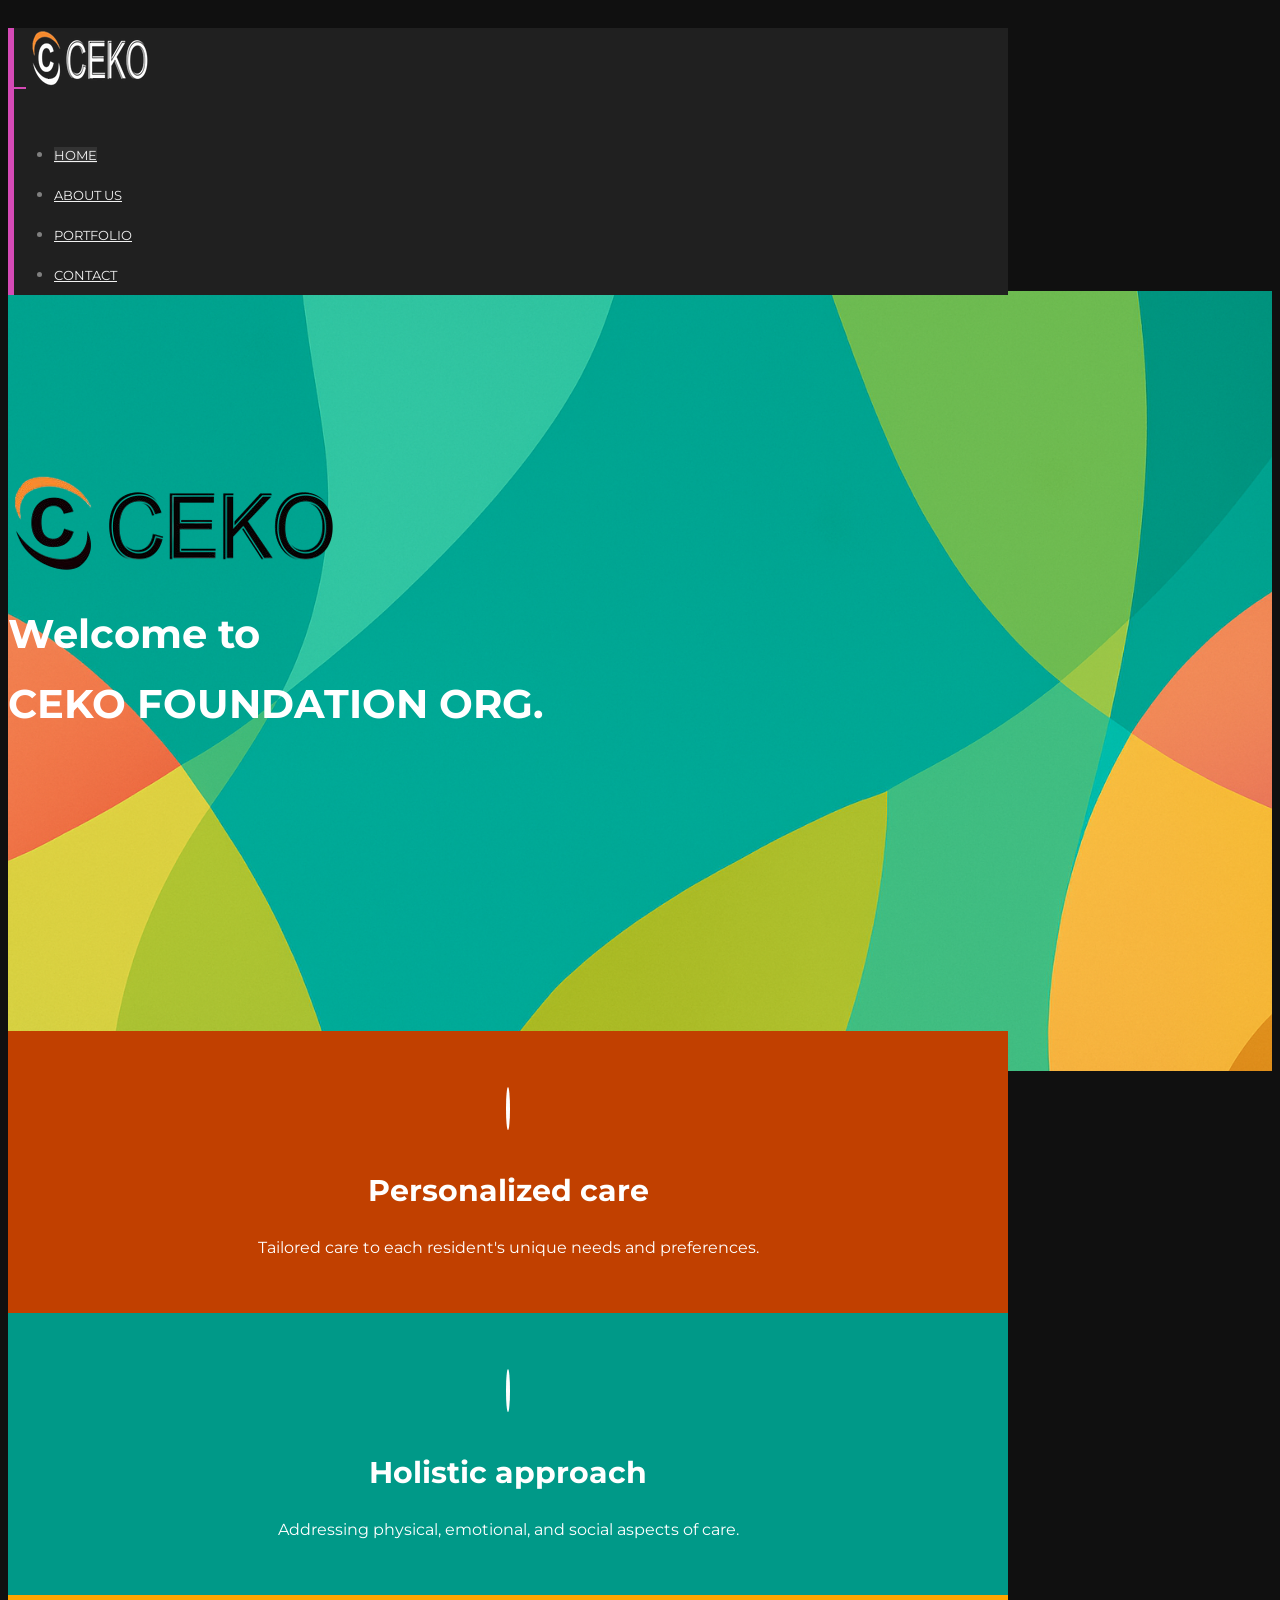
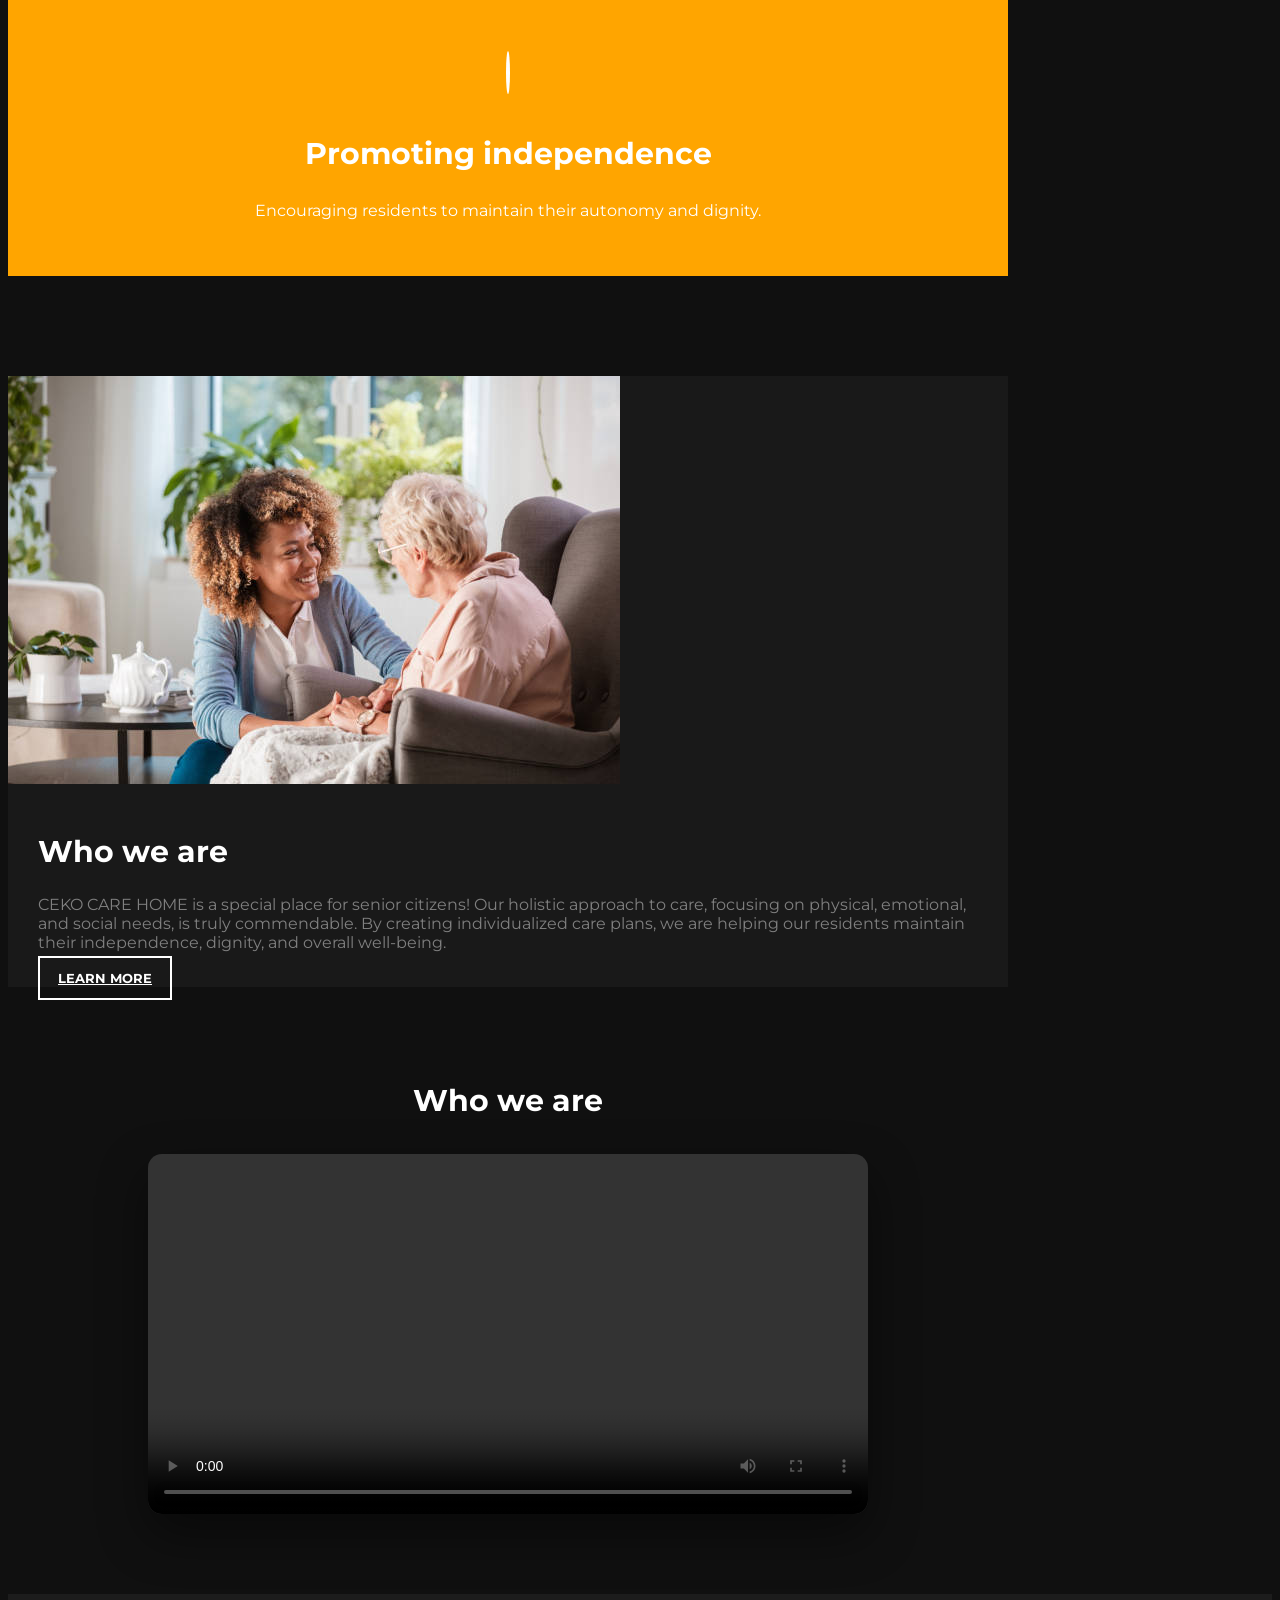
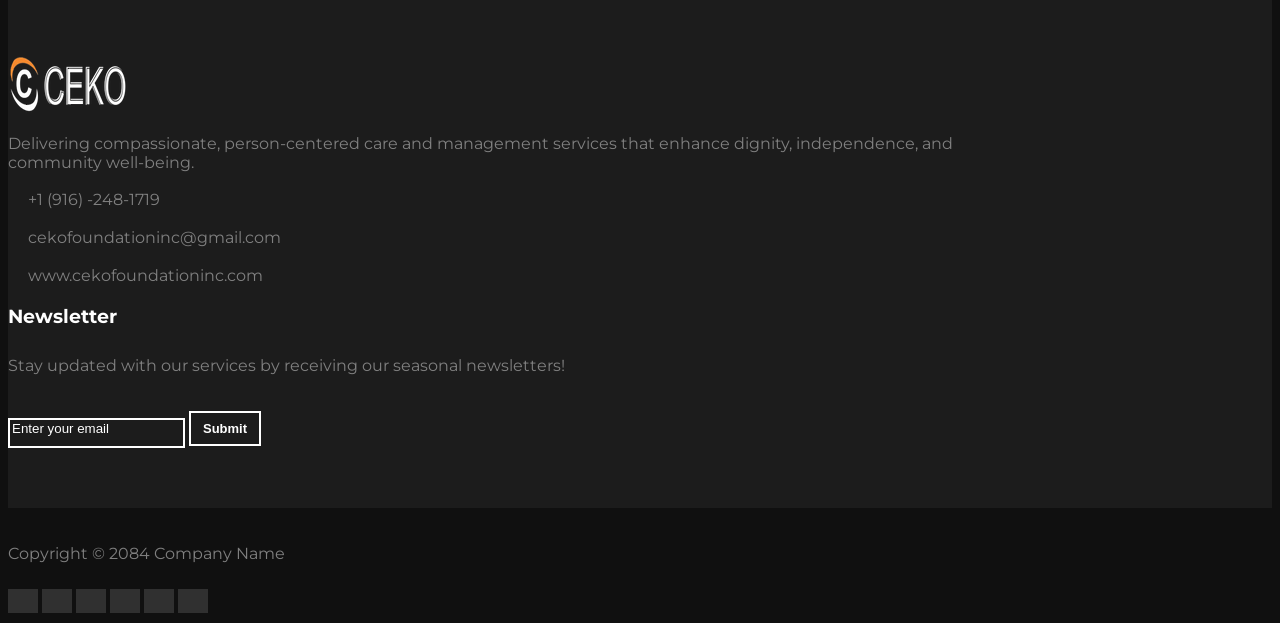
==== commit 4b5b790a: "Retitle home page video section heading Drop the "Community Activities" heading and description, whi" ====
--- a/index.html
+++ b/index.html
@@ -123,8 +123,7 @@
 	<div class="container">
 		<div class="row">
 			<div class="col-md-offset-2 col-md-8 col-sm-12">
-				<h2>Community Activities</h2>
-				<p>A look at how our residents stay active, connected, and engaged every day.</p>
+				<h2>Who we are</h2>
 			</div>
 		</div>
 		<video controls preload="metadata">
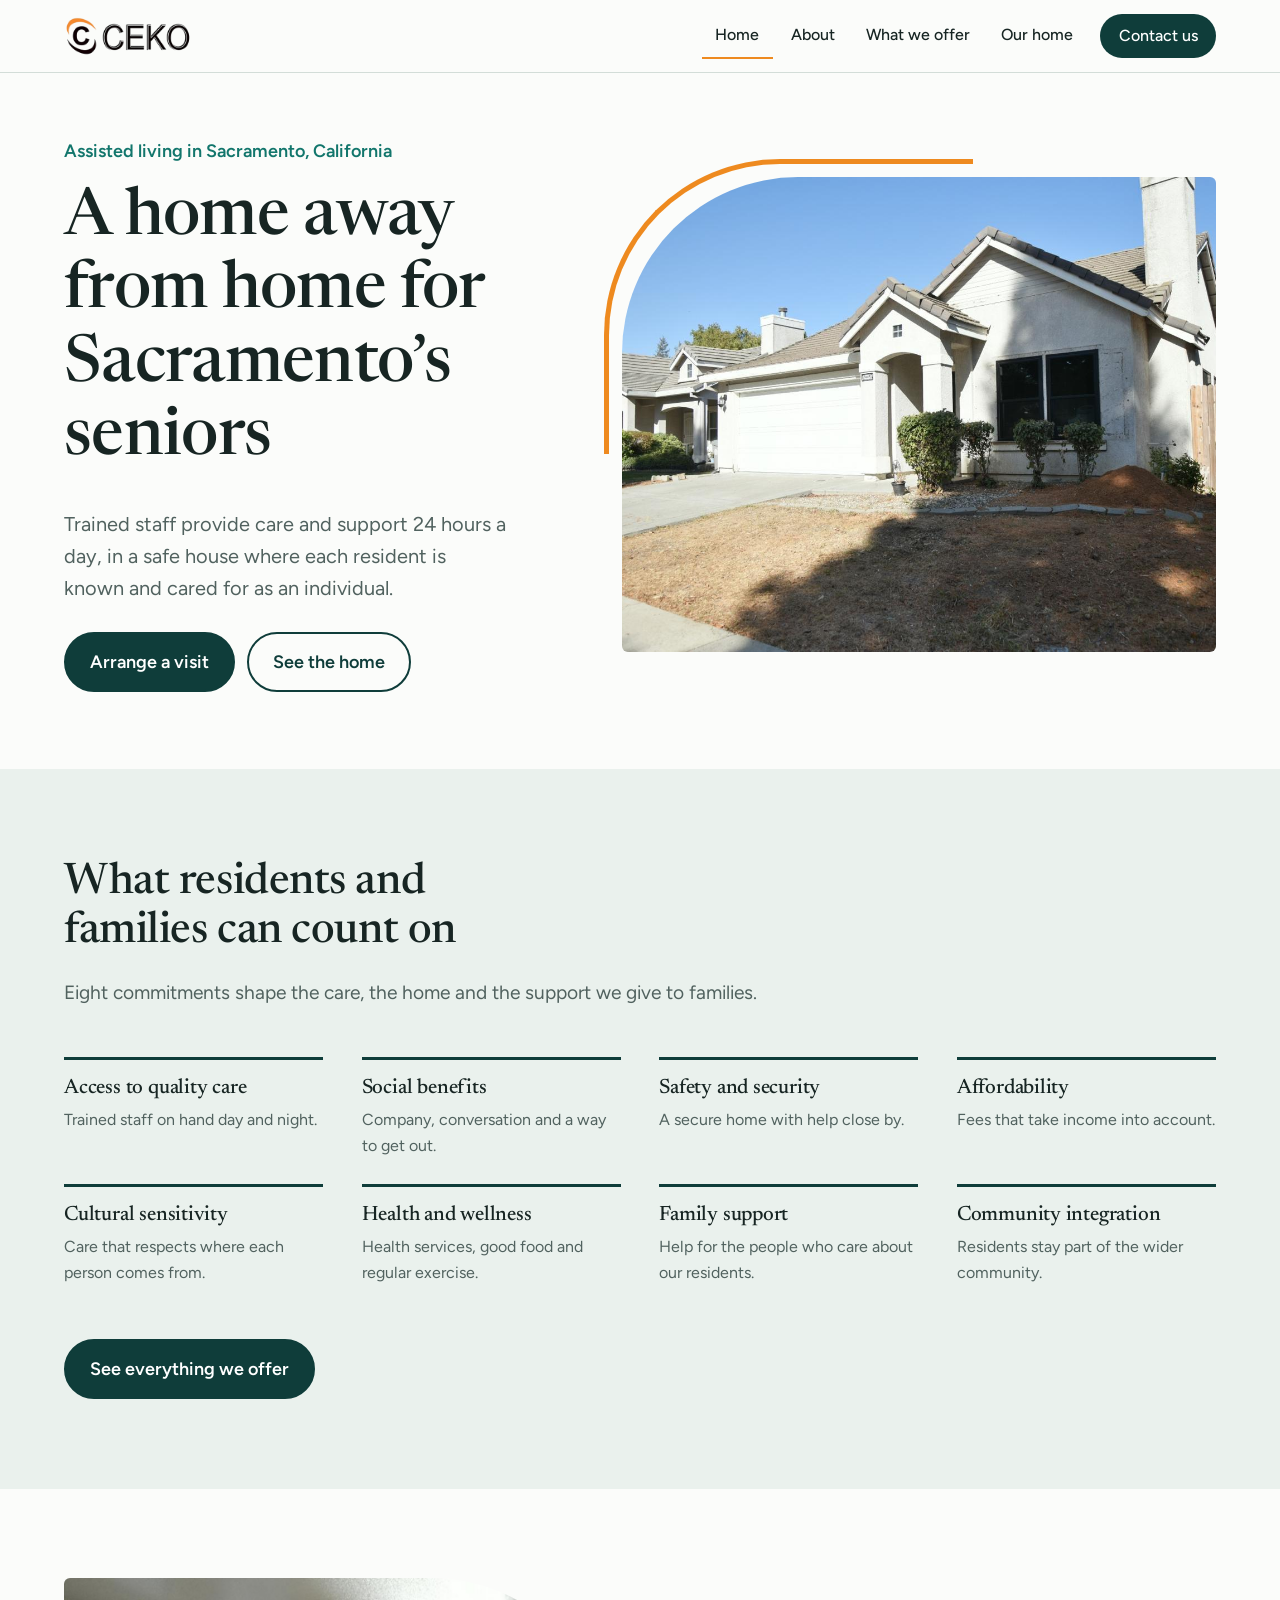
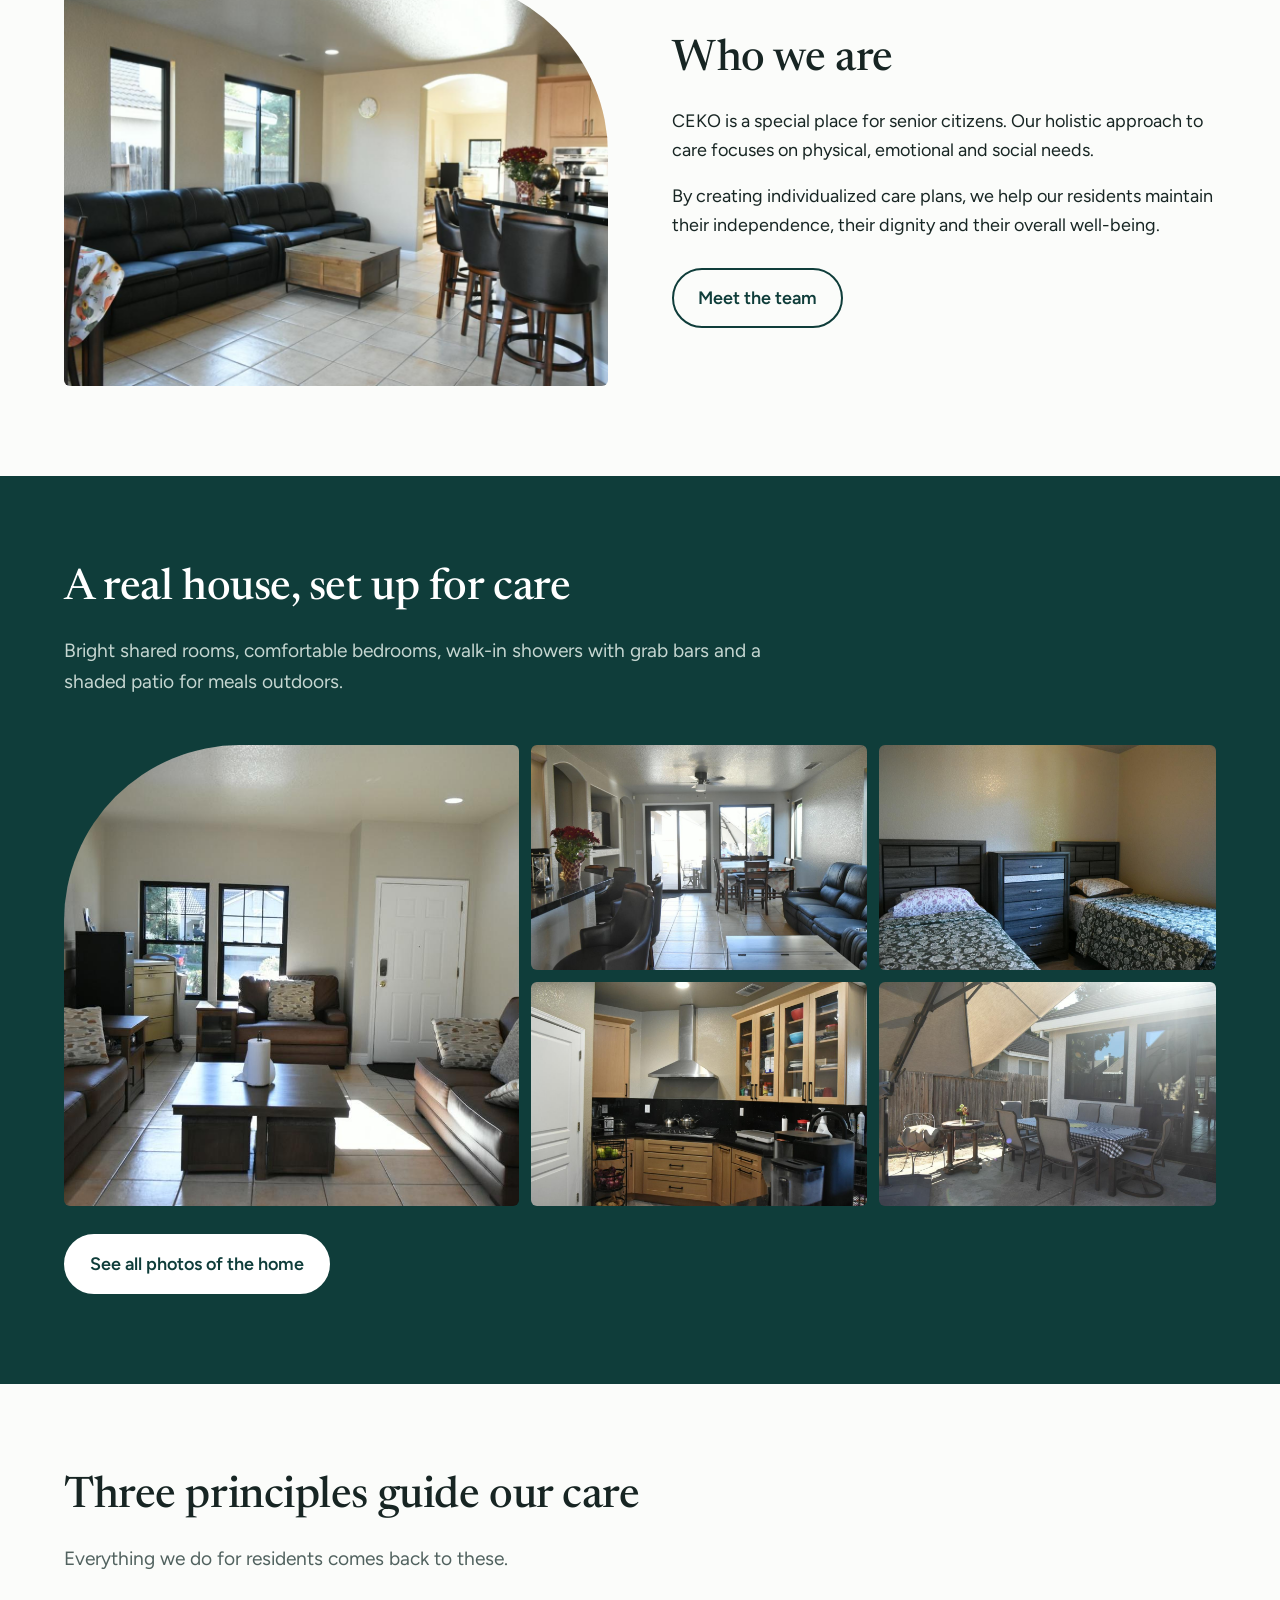
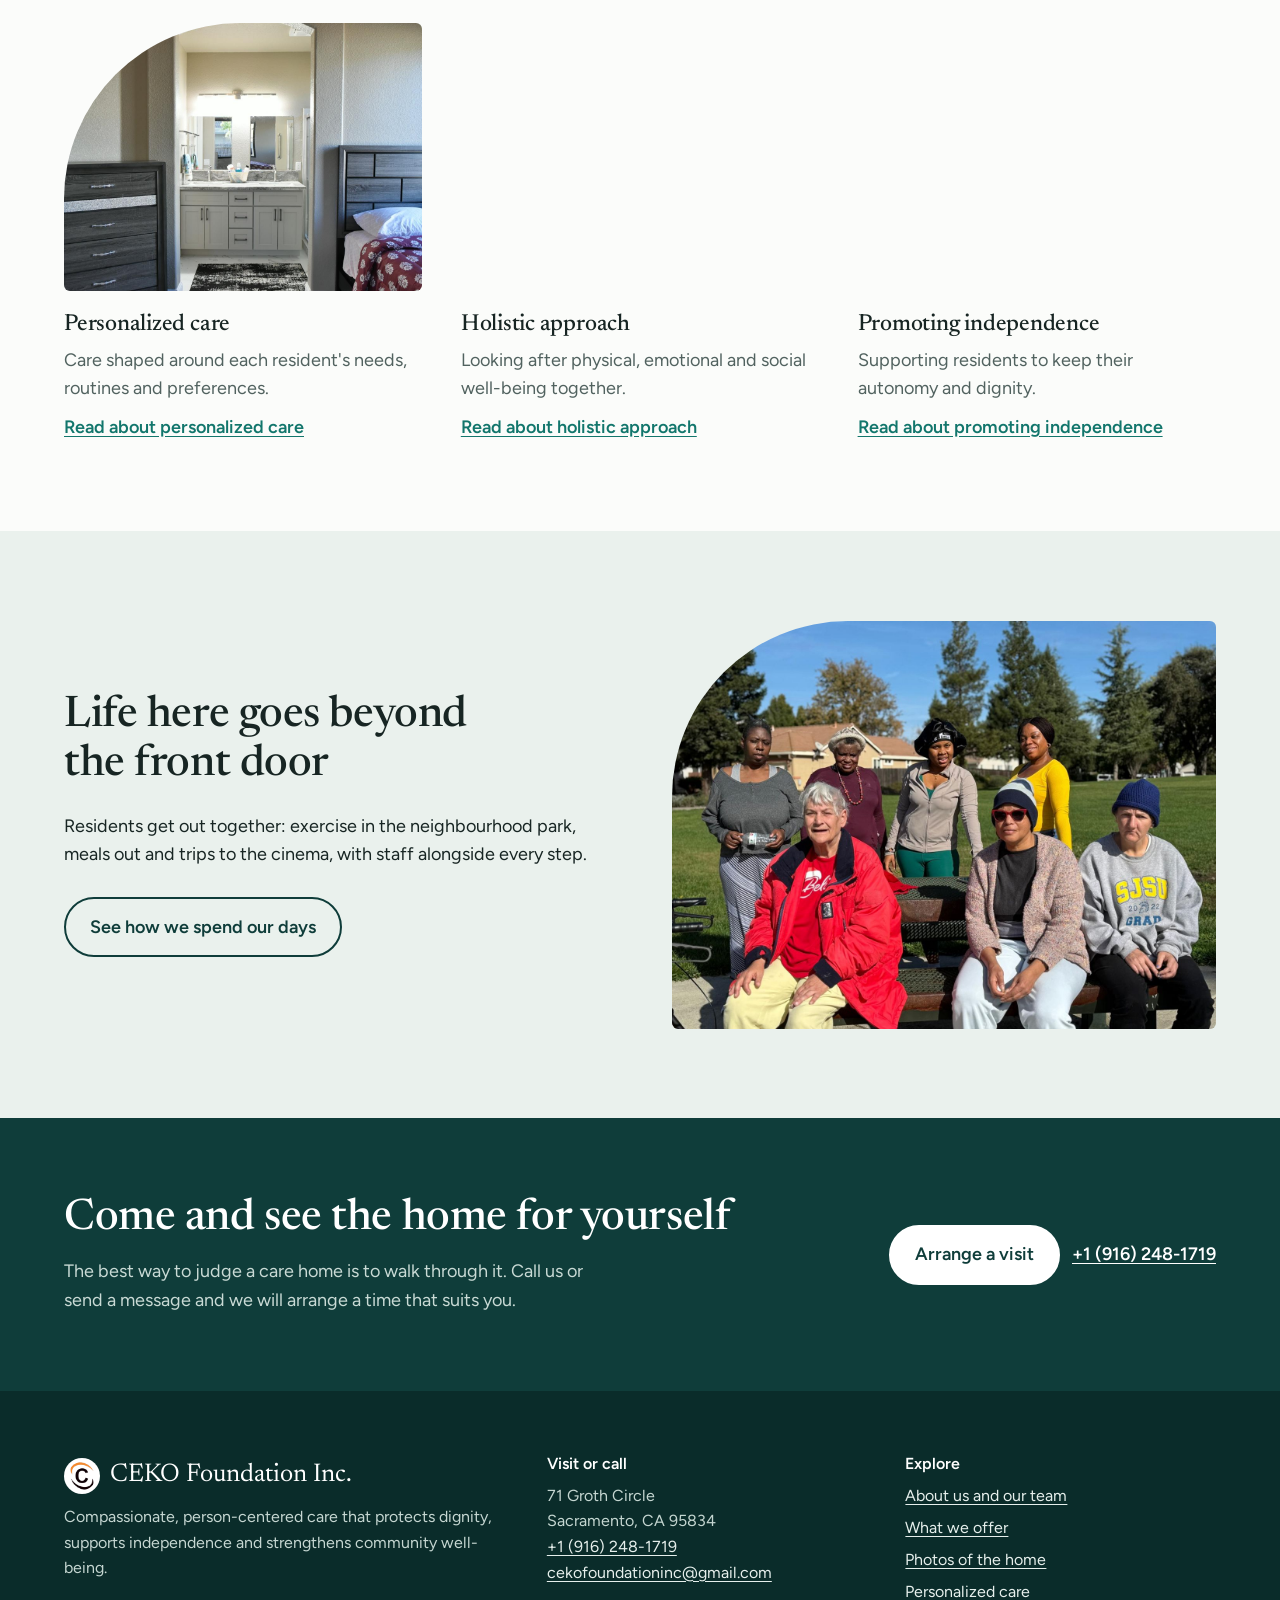
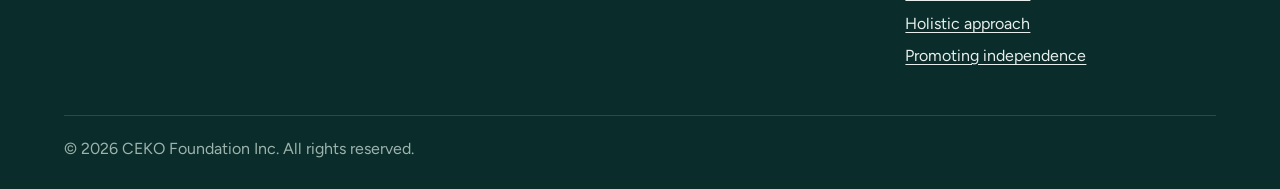
==== commit 18ef0a0d: "Rebuild site with new design, photos and services page Replace the OneTel template with a hand-built" ====
--- a/index.html
+++ b/index.html
@@ -1,193 +1,201 @@
 <!DOCTYPE html>
 <html lang="en">
 <head>
-	<title>CEKO FOUNDATION INC	</title>
-    <meta name="keywords" content="">
-	<meta name="description" content="">
-	<meta charset="utf-8">
-	<meta http-equiv="X-UA-Compatible" content="IE=Edge">
-	<meta name="viewport" content="width=device-width, initial-scale=1">
-<!-- 
-OneTel Template
-http://www.templatemo.com/tm-468-onetel
--->
-	<!-- stylesheet css -->
-	<link rel="stylesheet" href="css/bootstrap.min.css">
-	<link rel="stylesheet" href="css/font-awesome.min.css">
-	<link rel="stylesheet" href="css/nivo-lightbox.css">
-	<link rel="stylesheet" href="css/nivo_themes/default/default.css">
-	<link rel="stylesheet" href="css/templatemo-style.css">
-	<!-- google web font css -->
-	<link href='http://fonts.googleapis.com/css?family=Montserrat:400,700' rel='stylesheet' type='text/css'>
-
+  <meta charset="utf-8">
+  <meta name="viewport" content="width=device-width, initial-scale=1">
+  <title>CEKO Foundation Inc. | Assisted living in Sacramento, CA</title>
+  <meta name="description" content="CEKO Foundation Inc. is an assisted living home for seniors in Sacramento, California, with trained staff providing 24/7 care, a safe home and affordable, culturally sensitive support.">
+  <meta property="og:title" content="CEKO Foundation Inc. | Assisted living in Sacramento, CA">
+  <meta property="og:description" content="CEKO Foundation Inc. is an assisted living home for seniors in Sacramento, California, with trained staff providing 24/7 care, a safe home and affordable, culturally sensitive support.">
+  <meta property="og:type" content="website">
+  <meta property="og:image" content="images/home/exterior-front.jpg">
+  <link rel="icon" type="image/png" href="images/brand/ceko-mark.png">
+  <link rel="preconnect" href="https://fonts.googleapis.com">
+  <link rel="preconnect" href="https://fonts.gstatic.com" crossorigin>
+  <link href="https://fonts.googleapis.com/css2?family=Figtree:wght@400;500;600&family=Newsreader:opsz,wght@6..72,400;6..72,500&display=swap" rel="stylesheet">
+  <link rel="stylesheet" href="css/styles.css">
 </head>
 <body>
-	
-<!-- navigation -->
-
-	<div class="container">
-		<div class="navbar navbar-default navbar-static-top" role="navigation">
-		<div class="navbar-header">
-			<button class="navbar-toggle" data-toggle="collapse" data-target=".navbar-collapse">
-				<span class="icon icon-bar"></span>
-				<span class="icon icon-bar"></span>
-				<span class="icon icon-bar"></span>
-			</button>
-			<a href="#" class="navbar-brand"><img src="images/CEKO-HEADER-WHITE.png" class="img-responsive" alt="logo"></a>
-		</div>
-		<div class="collapse navbar-collapse">
-			<ul class="nav navbar-nav navbar-right">
-				<li><a href="index.html" class="active">HOME</a></li>
-				<li><a href="about.html">ABOUT US</a></li>
-				<li><a href="portfolio.html">PORTFOLIO</a></li>
-				<li><a href="contact.html">CONTACT</a></li>
-			</ul>
-		</div>
-	</div>
-</div>		
-
-<!-- home section -->
-<div id="home">
-	<div class="container">
-	  <div class="row align-items-center">
-		<!-- Logo Column -->
-		<div class="col-md-5 col-sm-3 d-flex justify-content-center justify-content-md-end">
-		  <img src="images/CEKO-HEADER12.png" 
-			   alt="Company Logo" 
-			   class="img-fluid">
-		</div>
-  
-		<!-- Text Column -->
-		<div class="col-md-7 col-sm-9">
-		  <h3>Welcome to</h3>
-		  <h1>CEKO FOUNDATION ORG.</h1>
-		</div>
-	  </div>
-	</div>
-  </div>
-  
-
-<!-- divider section -->
-<div class="divider">
-	<div class="container">
-		<div class="row">
-			<div class="col-md-4 col-sm-6">
-				<a href="personalized-care.html" class="divider-link">
-				<div class="divider-wrapper divider-one">
-					<i class="fa fa-laptop"></i>
-					<h2>Personalized care</h2>
-					<p>Tailored care to each resident's unique needs and preferences.</p>
-				</div>
-				</a>
-			</div>
-			<div class="col-md-4 col-sm-6">
-				<a href="holistic-approach.html" class="divider-link">
-				<div class="divider-wrapper divider-two">
-					<i class="fa fa-mobile"></i>
-					<h2>Holistic approach</h2>
-					<p>Addressing physical, emotional, and social aspects of care.</p>
-				</div>
-				</a>
-			</div>
-			<div class="col-md-4 col-sm-12">
-				<a href="promoting-independence.html" class="divider-link">
-				<div class="divider-wrapper divider-three">
-					<i class="fa fa-life-ring"></i>
-					<h2>Promoting independence</h2>
-					<p>Encouraging residents to maintain their autonomy and dignity.</p>
-				</div>
-				</a>
-			</div>
-		</div>
-	</div>
-</div>
-
-<!-- about section -->
-<div id="about">
-	<div class="container">
-		<div class="row">
-			<div class="col-md-6 col-sm-12">
-				<img src="images/care-photo.jpg" class="img-responsive" alt="about img">
-			</div>
-			<div class="col-md-6 col-sm-12 about-des">
-				<h2>Who we are</h2>
-				<p>CEKO CARE HOME is a special place for senior citizens! Our holistic approach to care, focusing on physical, emotional, and social needs, is truly commendable. By creating individualized care plans, we are helping our residents maintain their independence, dignity, and overall well-being.</p>
-				<a href="about.html" class="btn btn-default">LEARN MORE</a>
-			</div>
-		</div>
-	</div>
-</div>
-
-<!-- video section -->
-<div id="home-video">
-	<div class="container">
-		<div class="row">
-			<div class="col-md-offset-2 col-md-8 col-sm-12">
-				<h2>Who we are</h2>
-			</div>
-		</div>
-		<video controls preload="metadata">
-			<source src="images/moreVideos1.mp4" type="video/mp4">
-			Your browser does not support video playback.
-		</video>
-	</div>
-</div>
-
-<!-- footer section -->
-<footer>
-	<div class="container">
-		<div class="row">
-        
-			<div class="col-md-5 col-sm-4">
-				<img src="images/CEKO-HEADER-WHITE.png" class="img-responsive" alt="logo">
-				<p>Delivering compassionate, person-centered care and management services that enhance dignity, independence, and community well-being.</p>
-				<p><i class="fa fa-phone"></i> +1 (916) -248-1719</p>
-				<p><i class="fa fa-envelope-o"></i> cekofoundationinc@gmail.com</p>
-              <p><i class="fa fa-globe"></i> www.cekofoundationinc.com</p>
-			</div>
-            
-			<div class="col-md-4 col-sm-4 newsletter">
-				<h3>Newsletter</h3>
-				<p>Stay updated with our services by receiving our seasonal newsletters!</p>
-				<div class="input-group">
-           	    	<form action="#" method="post">
-                        <input name="email" type="email" placeholder="Enter your email" class="form-control" autorequired>
-                    	<button type="submit" name="submit" class="btn email">Submit</button>
-                  	</form>
-				 </div>
-			</div>
-            
-		</div>
-	</div>
-</footer>
-
-<!-- copyright section -->
-<div class="copyright">
-	<div class="container">
-		<div class="row">
-			<div class="col-md-6 col-sm-6">
-				<p>Copyright © 2084 Company Name</p>
-			</div>
-			<div class="col-md-6 col-sm-6">
-				<ul class="social-icons">
-					<li><a href="#" class="fa fa-facebook"></a></li>
-					<li><a href="#" class="fa fa-twitter"></a></li>
-					<li><a href="#" class="fa fa-dribbble"></a></li>
-					<li><a href="#" class="fa fa-pinterest"></a></li>
-					<li><a href="#" class="fa fa-behance"></a></li>
-					<li><a href="#" class="fa fa-envelope-o"></a></li>
-				</ul>
-			</div>
-		</div>
-	</div>
-</div>
-
-
-<!-- javascript js -->	
-<script src="js/jquery.js"></script>
-<script src="js/bootstrap.min.js"></script>	
-<script src="js/nivo-lightbox.min.js"></script>
-<script src="js/custom.js"></script>
-
+  <a class="skip" href="#main">Skip to content</a>
+
+  <header class="site-header">
+    <div class="wrap">
+      <a class="brand" href="index.html" aria-label="CEKO Foundation Inc. home">
+        <img src="images/brand/ceko-logo.png" alt="CEKO" width="332" height="104">
+      </a>
+      <button class="nav-toggle" type="button" aria-expanded="false" aria-controls="site-nav">Menu</button>
+      <nav class="nav" id="site-nav" aria-label="Main">
+        <ul>
+          <li><a href="index.html" aria-current="page">Home</a></li>
+          <li><a href="about.html">About</a></li>
+          <li><a href="services.html">What we offer</a></li>
+          <li><a href="portfolio.html">Our home</a></li>
+          <li class="nav-cta"><a href="contact.html">Contact us</a></li>
+        </ul>
+      </nav>
+    </div>
+  </header>
+
+  <main id="main">
+
+    <section class="hero">
+      <div class="wrap">
+        <div>
+          <p class="hero-place">Assisted living in Sacramento, California</p>
+          <h1>A home away from home for Sacramento&rsquo;s seniors</h1>
+          <p class="hero-lede">Trained staff provide care and support 24 hours a day, in a safe house where each resident is known and cared for as an individual.</p>
+          <div class="actions">
+            <a class="btn" href="contact.html">Arrange a visit</a>
+            <a class="btn ghost" href="portfolio.html">See the home</a>
+          </div>
+        </div>
+        <div class="hero-photo">
+          <div class="arc"><img src="images/home/exterior-front.jpg" alt="The front of the CEKO home on a sunny day" width="1280" height="852" fetchpriority="high"></div>
+        </div>
+      </div>
+    </section>
+
+    <section class="section tint" aria-labelledby="offer-title">
+      <div class="wrap">
+        <div class="section-head">
+          <h2 id="offer-title">What residents and families can count on</h2>
+          <p>Eight commitments shape the care, the home and the support we give to families.</p>
+        </div>
+        <ul class="offer-summary">
+          <li><h3>Access to quality care</h3><p>Trained staff on hand day and night.</p></li>
+          <li><h3>Social benefits</h3><p>Company, conversation and a way to get out.</p></li>
+          <li><h3>Safety and security</h3><p>A secure home with help close by.</p></li>
+          <li><h3>Affordability</h3><p>Fees that take income into account.</p></li>
+          <li><h3>Cultural sensitivity</h3><p>Care that respects where each person comes from.</p></li>
+          <li><h3>Health and wellness</h3><p>Health services, good food and regular exercise.</p></li>
+          <li><h3>Family support</h3><p>Help for the people who care about our residents.</p></li>
+          <li><h3>Community integration</h3><p>Residents stay part of the wider community.</p></li>
+        </ul>
+        <div class="actions"><a class="btn" href="services.html">See everything we offer</a></div>
+      </div>
+    </section>
+
+    <section class="section" aria-labelledby="who-title">
+      <div class="wrap split">
+        <div class="arc flip"><img src="images/home/family-room.jpg" alt="Family room with a long leather sofa beside the kitchen bar" width="1280" height="852" loading="lazy" decoding="async"></div>
+        <div>
+          <h2 id="who-title">Who we are</h2>
+          <p>CEKO is a special place for senior citizens. Our holistic approach to care focuses on physical, emotional and social needs.</p>
+          <p>By creating individualized care plans, we help our residents maintain their independence, their dignity and their overall well-being.</p>
+          <div class="actions"><a class="btn ghost" href="about.html">Meet the team</a></div>
+        </div>
+      </div>
+    </section>
+
+    <section class="section dark" aria-labelledby="home-title">
+      <div class="wrap">
+        <div class="section-head">
+          <h2 id="home-title">A real house, set up for care</h2>
+          <p>Bright shared rooms, comfortable bedrooms, walk-in showers with grab bars and a shaded patio for meals outdoors.</p>
+        </div>
+        <div class="mosaic">
+          <a href="images/home/front-lounge.jpg" data-zoom><img src="images/home/front-lounge.jpg" alt="Front lounge with two sofas, a coffee table and bright windows" width="1280" height="852" loading="lazy" decoding="async"></a>
+          <a href="images/home/dining-room.jpg" data-zoom><img src="images/home/dining-room.jpg" alt="Dining table by the patio doors, next to the family room" width="1280" height="852" loading="lazy" decoding="async"></a>
+          <a href="images/home/bedroom-green.jpg" data-zoom><img src="images/home/bedroom-green.jpg" alt="Bedroom with two made beds and a chest of drawers" width="1280" height="852" loading="lazy" decoding="async"></a>
+          <a href="images/home/kitchen.jpg" data-zoom><img src="images/home/kitchen.jpg" alt="Kitchen with wood cabinets and glass-fronted cupboards" width="1280" height="852" loading="lazy" decoding="async"></a>
+          <a href="images/home/patio-dining.jpg" data-zoom><img src="images/home/patio-dining.jpg" alt="Shaded patio with an outdoor dining table and chairs" width="1280" height="852" loading="lazy" decoding="async"></a>
+        </div>
+        <div class="actions"><a class="btn light" href="portfolio.html">See all photos of the home</a></div>
+      </div>
+    </section>
+
+    <section class="section" aria-labelledby="care-title">
+      <div class="wrap">
+        <div class="section-head">
+          <h2 id="care-title">Three principles guide our care</h2>
+          <p>Everything we do for residents comes back to these.</p>
+        </div>
+        <div class="approaches">
+          <article class="approach">
+            <a href="personalized-care.html">
+              <div class="arc"><img src="images/home/bedroom-vanity.jpg" alt="Bedroom opening onto a vanity area with a large mirror" width="1280" height="852" loading="lazy" decoding="async"></div>
+              <h3>Personalized care</h3>
+              <p>Care shaped around each resident's needs, routines and preferences.</p>
+              <span class="more">Read about personalized care</span>
+            </a>
+          </article>
+          <article class="approach">
+            <a href="holistic-approach.html">
+              <div class="arc"><img src="images/life/shared-meal.jpg" alt="Residents and staff sharing a meal around the dining table" width="1400" height="1050" loading="lazy" decoding="async"></div>
+              <h3>Holistic approach</h3>
+              <p>Looking after physical, emotional and social well-being together.</p>
+              <span class="more">Read about holistic approach</span>
+            </a>
+          </article>
+          <article class="approach">
+            <a href="promoting-independence.html">
+              <div class="arc"><img src="images/life/park-walk-group.jpg" alt="Residents and staff standing together on a walk in the park" width="1400" height="1050" loading="lazy" decoding="async"></div>
+              <h3>Promoting independence</h3>
+              <p>Supporting residents to keep their autonomy and dignity.</p>
+              <span class="more">Read about promoting independence</span>
+            </a>
+          </article>
+        </div>
+      </div>
+    </section>
+
+    <section class="section tint" aria-labelledby="life-title">
+      <div class="wrap split reverse">
+        <div class="arc"><img src="images/life/park-group.jpg" alt="Residents and staff together at the neighbourhood park" width="1400" height="1050" loading="lazy" decoding="async"></div>
+        <div>
+          <h2 id="life-title">Life here goes beyond the front door</h2>
+          <p>Residents get out together: exercise in the neighbourhood park, meals out and trips to the cinema, with staff alongside every step.</p>
+          <div class="actions"><a class="btn ghost" href="holistic-approach.html">See how we spend our days</a></div>
+        </div>
+      </div>
+    </section>
+
+    <section class="cta" aria-labelledby="cta-title">
+      <div class="wrap">
+        <div>
+          <h2 id="cta-title">Come and see the home for yourself</h2>
+          <p>The best way to judge a care home is to walk through it. Call us or send a message and we will arrange a time that suits you.</p>
+        </div>
+        <div class="actions">
+          <a class="btn light" href="contact.html">Arrange a visit</a>
+          <a class="phone" href="tel:+19162481719">+1 (916) 248-1719</a>
+        </div>
+      </div>
+    </section>
+  </main>
+
+  <footer class="site-footer">
+    <div class="wrap">
+      <div class="cols">
+        <div>
+          <p class="name"><img src="images/brand/ceko-mark.png" alt="" width="180" height="180">CEKO Foundation Inc.</p>
+          <p>Compassionate, person-centered care that protects dignity, supports independence and strengthens community well-being.</p>
+        </div>
+        <div>
+          <h2>Visit or call</h2>
+          <address>
+            71 Groth Circle<br>
+            Sacramento, CA 95834<br>
+            <a href="tel:+19162481719">+1 (916) 248-1719</a><br>
+            <a href="mailto:cekofoundationinc@gmail.com">cekofoundationinc@gmail.com</a>
+          </address>
+        </div>
+        <div>
+          <h2>Explore</h2>
+          <ul>
+            <li><a href="about.html">About us and our team</a></li>
+            <li><a href="services.html">What we offer</a></li>
+            <li><a href="portfolio.html">Photos of the home</a></li>
+            <li><a href="personalized-care.html">Personalized care</a></li>
+            <li><a href="holistic-approach.html">Holistic approach</a></li>
+            <li><a href="promoting-independence.html">Promoting independence</a></li>
+          </ul>
+        </div>
+      </div>
+      <div class="legal"><p>&copy; 2026 CEKO Foundation Inc. All rights reserved.</p></div>
+    </div>
+  </footer>
+
+  <script src="js/site.js" defer></script>
 </body>
-</html>+</html>
--- a/css/styles.css
+++ b/css/styles.css
@@ -0,0 +1,325 @@
+/* CEKO Foundation Inc. — site styles */
+
+:root {
+  --pine: #0f3d3a;
+  --pine-deep: #0a2c2a;
+  --teal: #12766c;
+  --mist: #eaf1ed;
+  --paper: #fbfcfa;
+  --ink: #172523;
+  --muted: #51625f;
+  --line: #d3ddd8;
+  --amber: #ee8a1f;
+  --display: "Newsreader", Georgia, "Times New Roman", serif;
+  --body: "Figtree", "Segoe UI", system-ui, sans-serif;
+  --wrap: 72rem;
+  --arc: clamp(4rem, 14vw, 11rem);
+}
+
+*, *::before, *::after { box-sizing: border-box; }
+
+html { -webkit-text-size-adjust: 100%; scroll-behavior: smooth; }
+
+body {
+  margin: 0;
+  background: var(--paper);
+  color: var(--ink);
+  font-family: var(--body);
+  font-size: 1.125rem;
+  line-height: 1.6;
+}
+
+img, video { display: block; max-width: 100%; height: auto; }
+
+h1, h2, h3 {
+  font-family: var(--display);
+  font-weight: 500;
+  line-height: 1.12;
+  letter-spacing: -0.01em;
+  margin: 0 0 0.5em;
+  text-wrap: balance;
+}
+h1 { font-size: clamp(2.4rem, 5.2vw, 4.1rem); }
+h2 { font-size: clamp(1.9rem, 3.4vw, 2.75rem); }
+h3 { font-size: 1.45rem; line-height: 1.2; }
+
+p { margin: 0 0 1em; max-width: 62ch; }
+
+a { color: var(--teal); text-underline-offset: 0.18em; }
+a:hover { color: var(--pine); }
+
+:focus-visible { outline: 3px solid var(--amber); outline-offset: 3px; border-radius: 2px; }
+
+.wrap { width: min(100% - 2.5rem, var(--wrap)); margin-inline: auto; }
+
+.skip {
+  position: absolute; left: 1rem; top: -4rem; z-index: 50;
+  background: var(--pine); color: #fff; padding: 0.6rem 1rem; border-radius: 4px;
+}
+.skip:focus { top: 1rem; color: #fff; }
+
+/* ---------- Header ---------- */
+
+.site-header {
+  position: sticky; top: 0; z-index: 20;
+  background: rgba(251, 252, 250, 0.94);
+  backdrop-filter: blur(8px);
+  border-bottom: 1px solid var(--line);
+}
+.site-header .wrap {
+  display: flex; align-items: center; justify-content: space-between;
+  min-height: 4.5rem; gap: 1rem;
+}
+.brand { display: inline-flex; align-items: center; }
+.brand img { height: 2.5rem; width: auto; }
+
+.nav ul { display: flex; gap: 0.25rem; list-style: none; margin: 0; padding: 0; align-items: center; }
+.nav a {
+  display: block; padding: 0.55rem 0.85rem;
+  color: var(--ink); text-decoration: none; font-weight: 500; font-size: 1rem;
+  border-bottom: 2px solid transparent;
+}
+.nav a:hover { color: var(--teal); }
+.nav a[aria-current="page"] { border-bottom-color: var(--amber); }
+.nav .nav-cta a {
+  margin-left: 0.6rem; background: var(--pine); color: #fff;
+  border-radius: 999px; padding: 0.55rem 1.15rem; border-bottom: 0;
+}
+.nav .nav-cta a:hover { background: var(--teal); color: #fff; }
+
+.nav-toggle {
+  display: none; background: none; border: 1px solid var(--line); border-radius: 6px;
+  padding: 0.5rem 0.8rem; font: inherit; font-weight: 600; color: var(--ink); cursor: pointer;
+}
+
+@media (max-width: 56rem) {
+  .nav-toggle { display: block; }
+  .nav {
+    display: none; position: absolute; left: 0; right: 0; top: 100%;
+    background: var(--paper); border-bottom: 1px solid var(--line);
+    padding: 0.5rem 1.25rem 1.25rem;
+  }
+  .nav.open { display: block; }
+  .nav ul { flex-direction: column; align-items: stretch; gap: 0; }
+  .nav a { padding: 0.85rem 0.25rem; border-bottom: 1px solid var(--line); }
+  .nav a[aria-current="page"] { border-bottom-color: var(--line); color: var(--teal); }
+  .nav .nav-cta a { margin: 1rem 0 0; text-align: center; padding: 0.85rem; }
+}
+
+/* ---------- Buttons ---------- */
+
+.btn {
+  display: inline-block; padding: 0.85rem 1.5rem; border-radius: 999px;
+  font: inherit; font-weight: 600; text-decoration: none; cursor: pointer;
+  border: 2px solid var(--pine); background: var(--pine); color: #fff;
+  transition: background-color 0.15s, color 0.15s, border-color 0.15s;
+}
+.btn:hover { background: var(--teal); border-color: var(--teal); color: #fff; }
+.btn.ghost { background: transparent; color: var(--pine); }
+.btn.ghost:hover { background: var(--pine); color: #fff; border-color: var(--pine); }
+.btn.light { background: #fff; border-color: #fff; color: var(--pine); }
+.btn.light:hover { background: var(--amber); border-color: var(--amber); color: var(--pine-deep); }
+.actions { display: flex; flex-wrap: wrap; gap: 0.75rem; margin-top: 1.75rem; }
+
+/* ---------- The arc: echoes the crescent in the CEKO mark ---------- */
+
+.arc { border-radius: var(--arc) 6px 6px 6px; overflow: hidden; }
+.arc.flip { border-radius: 6px var(--arc) 6px 6px; }
+.arc img { width: 100%; height: 100%; object-fit: cover; }
+
+/* ---------- Home hero ---------- */
+
+.hero { padding: clamp(2rem, 5vw, 4.5rem) 0 clamp(3rem, 6vw, 5.5rem); }
+.hero .wrap {
+  display: grid; grid-template-columns: minmax(0, 0.92fr) minmax(0, 1.08fr);
+  gap: clamp(1.5rem, 4vw, 4rem); align-items: center;
+}
+.hero-place { color: var(--teal); font-weight: 600; margin: 0 0 1rem; }
+.hero-lede { font-size: 1.25rem; color: var(--muted); max-width: 34ch; }
+.hero-photo { position: relative; }
+.hero-photo .arc { aspect-ratio: 5 / 4; }
+.hero-photo::before {
+  content: ""; position: absolute; z-index: -1;
+  inset: -1.1rem auto auto -1.1rem; width: 62%; height: 62%;
+  border-top: 5px solid var(--amber); border-left: 5px solid var(--amber);
+  border-radius: var(--arc) 0 0 0;
+}
+@media (max-width: 56rem) {
+  .hero .wrap { grid-template-columns: 1fr; }
+  .hero-photo { order: -1; margin-left: 1rem; }
+  .hero-lede { max-width: 48ch; }
+}
+
+/* ---------- Sections ---------- */
+
+.section { padding: clamp(3.25rem, 7vw, 6rem) 0; }
+.section.tint { background: var(--mist); }
+.section.dark { background: var(--pine); color: #e6efec; }
+.section.dark h2, .section.dark h3 { color: #fff; }
+.section.dark a:not(.btn) { color: #fff; }
+.section-head { max-width: 46rem; margin-bottom: clamp(1.75rem, 4vw, 3rem); }
+.section-head p { color: var(--muted); font-size: 1.2rem; }
+.section.dark .section-head p { color: #c5d6d1; }
+
+/* Care approaches */
+.approaches { display: grid; grid-template-columns: repeat(3, minmax(0, 1fr)); gap: clamp(1.5rem, 3vw, 2.75rem); }
+.approach a { display: block; color: inherit; text-decoration: none; }
+.approach .arc { aspect-ratio: 4 / 3; margin-bottom: 1.25rem; }
+.approach img { transition: transform 0.5s ease; }
+.approach a:hover img { transform: scale(1.03); }
+.approach h3 { margin-bottom: 0.4rem; }
+.approach p { color: var(--muted); margin-bottom: 0.6rem; }
+.approach .more { color: var(--teal); font-weight: 600; text-decoration: underline; text-underline-offset: 0.18em; }
+@media (max-width: 56rem) { .approaches { grid-template-columns: 1fr; max-width: 34rem; } }
+
+/* Split: text beside a photo */
+.split { display: grid; grid-template-columns: repeat(2, minmax(0, 1fr)); gap: clamp(1.75rem, 5vw, 5rem); align-items: center; }
+.split .arc { aspect-ratio: 4 / 3; }
+.split.reverse > :first-child { order: 2; }
+@media (max-width: 56rem) {
+  .split { grid-template-columns: 1fr; }
+  .split.reverse > :first-child { order: 0; }
+}
+
+.plain-list { list-style: none; margin: 1.5rem 0 0; padding: 0; max-width: 62ch; }
+.plain-list li { padding: 0.85rem 0 0.85rem 1.6rem; border-top: 1px solid var(--line); position: relative; }
+.plain-list li:last-child { border-bottom: 1px solid var(--line); }
+.plain-list li::before {
+  content: ""; position: absolute; left: 0; top: 1.4rem;
+  width: 0.7rem; height: 0.7rem; border-top: 3px solid var(--amber); border-left: 3px solid var(--amber);
+  border-radius: 0.7rem 0 0 0;
+}
+
+/* Photo mosaic on the home page */
+.mosaic { display: grid; grid-template-columns: 1.35fr 1fr 1fr; grid-template-rows: repeat(2, minmax(0, 1fr)); gap: 0.75rem; }
+.mosaic a { display: block; overflow: hidden; border-radius: 6px; }
+.mosaic a:first-child { grid-row: span 2; border-radius: var(--arc) 6px 6px 6px; }
+.mosaic img { width: 100%; height: 100%; object-fit: cover; aspect-ratio: 3 / 2; }
+.mosaic a:first-child img { aspect-ratio: auto; }
+@media (max-width: 44rem) {
+  .mosaic { grid-template-columns: 1fr 1fr; grid-template-rows: none; }
+  .mosaic a:first-child { grid-column: span 2; grid-row: auto; }
+  .mosaic a:first-child img { aspect-ratio: 3 / 2; }
+}
+
+/* Gallery grids */
+.gallery { display: grid; grid-template-columns: repeat(3, minmax(0, 1fr)); gap: 0.75rem; }
+.gallery.two { grid-template-columns: repeat(2, minmax(0, 1fr)); }
+.gallery a { display: block; overflow: hidden; border-radius: 6px; background: var(--mist); }
+.gallery img { width: 100%; aspect-ratio: 3 / 2; object-fit: cover; transition: transform 0.5s ease; }
+.gallery a:hover img, .mosaic a:hover img { transform: scale(1.03); }
+.mosaic img { transition: transform 0.5s ease; }
+.gallery-group + .gallery-group { margin-top: clamp(2.5rem, 5vw, 4rem); }
+.gallery-group h2 { font-size: 1.75rem; margin-bottom: 1rem; }
+@media (max-width: 44rem) { .gallery, .gallery.two { grid-template-columns: repeat(2, minmax(0, 1fr)); } }
+
+/* Page header (inner pages) */
+.page-head { background: var(--pine); color: #e6efec; padding: clamp(2.75rem, 6vw, 5rem) 0; }
+.page-head h1 { color: #fff; font-size: clamp(2.2rem, 4.6vw, 3.5rem); max-width: 18ch; }
+.page-head p { font-size: 1.25rem; color: #c9dad5; max-width: 52ch; margin: 0; }
+.page-head.with-photo .wrap { display: grid; grid-template-columns: minmax(0, 1fr) minmax(0, 0.8fr); gap: clamp(1.5rem, 4vw, 4rem); align-items: center; }
+.page-head.with-photo .arc { aspect-ratio: 4 / 3; }
+@media (max-width: 56rem) { .page-head.with-photo .wrap { grid-template-columns: 1fr; } }
+
+/* Team */
+.team { display: grid; grid-template-columns: repeat(3, minmax(0, 1fr)); gap: clamp(1.5rem, 3vw, 2.5rem) clamp(1.25rem, 3vw, 2.5rem); list-style: none; padding: 0; margin: 0; }
+.team img { width: 100%; aspect-ratio: 4 / 5; object-fit: cover; object-position: center 20%; border-radius: 6px; margin-bottom: 1rem; background: var(--mist); }
+.team h3 { margin-bottom: 0.15rem; }
+.team .role { color: var(--teal); font-weight: 600; margin-bottom: 0.4rem; }
+.team p { color: var(--muted); font-size: 1rem; margin: 0; }
+@media (max-width: 56rem) { .team { grid-template-columns: repeat(2, minmax(0, 1fr)); } }
+@media (max-width: 30rem) { .team { grid-template-columns: 1fr; max-width: 20rem; } }
+
+/* Video */
+.video-frame { border-radius: 6px; overflow: hidden; background: #000; max-width: 52rem; }
+.video-frame video { width: 100%; }
+figure { margin: 0; }
+figcaption { color: var(--muted); font-size: 1rem; margin-top: 0.6rem; }
+.section.dark figcaption { color: #c5d6d1; }
+
+/* Call to action band */
+.cta { background: var(--pine); color: #e6efec; padding: clamp(3rem, 6vw, 5rem) 0; }
+.cta .wrap { display: flex; flex-wrap: wrap; align-items: center; justify-content: space-between; gap: 1.5rem 3rem; }
+.cta h2 { color: #fff; margin-bottom: 0.3em; }
+.cta p { margin: 0; color: #c9dad5; max-width: 46ch; }
+.cta .actions { margin-top: 0; }
+.cta .phone { color: #fff; font-weight: 600; white-space: nowrap; align-self: center; }
+
+/* Contact */
+.contact-grid { display: grid; grid-template-columns: minmax(0, 1.25fr) minmax(0, 0.75fr); gap: clamp(2rem, 5vw, 5rem); }
+@media (max-width: 56rem) { .contact-grid { grid-template-columns: 1fr; } }
+.field { margin-bottom: 1.15rem; }
+label { display: block; font-weight: 600; margin-bottom: 0.35rem; }
+input, textarea {
+  width: 100%; font: inherit; color: var(--ink); background: #fff;
+  border: 1.5px solid #a9b9b3; border-radius: 6px; padding: 0.8rem 0.9rem;
+}
+input:focus, textarea:focus { border-color: var(--teal); outline: 3px solid rgba(18, 118, 108, 0.25); outline-offset: 0; }
+textarea { min-height: 10rem; resize: vertical; }
+.form-status { margin: 1rem 0 0; font-weight: 600; min-height: 1.6em; }
+.form-status.ok { color: var(--teal); }
+.form-status.error { color: #a3341c; }
+.details { margin: 0; }
+.details dt { font-weight: 600; color: var(--muted); font-size: 1rem; margin-top: 1.4rem; }
+.details dt:first-child { margin-top: 0; }
+.details dd { margin: 0.15rem 0 0; font-family: var(--display); font-size: 1.4rem; line-height: 1.3; overflow-wrap: anywhere; }
+.details dd a { color: var(--ink); text-decoration-color: var(--amber); }
+.map { border: 0; width: 100%; height: 26rem; border-radius: 6px; display: block; margin-top: clamp(2.5rem, 5vw, 4rem); }
+
+/* ---------- Footer ---------- */
+
+.site-footer { background: var(--pine-deep); color: #c5d6d1; padding: clamp(2.75rem, 5vw, 4rem) 0 1.75rem; font-size: 1rem; }
+.site-footer .cols { display: grid; grid-template-columns: 1.4fr 1fr 1fr; gap: 2rem 3rem; }
+@media (max-width: 44rem) { .site-footer .cols { grid-template-columns: 1fr; } }
+.site-footer .name { font-family: var(--display); font-size: 1.6rem; color: #fff; margin-bottom: 0.5rem; display: flex; align-items: center; gap: 0.6rem; }
+.site-footer .name img { width: 2.25rem; height: 2.25rem; background: #fff; border-radius: 50%; padding: 0.25rem; }
+.site-footer h2 { font-family: var(--body); font-size: 1rem; font-weight: 600; color: #fff; letter-spacing: 0; margin-bottom: 0.6rem; }
+.site-footer ul { list-style: none; padding: 0; margin: 0; }
+.site-footer li { margin-bottom: 0.4rem; }
+.site-footer a { color: #e6efec; }
+.site-footer a:hover { color: var(--amber); }
+.site-footer address { font-style: normal; }
+.site-footer .legal { border-top: 1px solid rgba(255, 255, 255, 0.14); margin-top: 2.5rem; padding-top: 1.25rem; color: #9db3ad; }
+.site-footer .legal p { margin: 0; max-width: none; }
+
+/* ---------- Lightbox ---------- */
+
+.lightbox { border: 0; padding: 0; background: transparent; max-width: 100vw; max-height: 100vh; width: 100vw; height: 100vh; }
+.lightbox::backdrop { background: rgba(6, 22, 21, 0.93); }
+.lightbox .stage { width: 100%; height: 100%; display: grid; place-items: center; padding: 3.5rem 1rem 4.5rem; }
+.lightbox img { max-width: 100%; max-height: calc(100vh - 8rem); width: auto; border-radius: 4px; }
+.lightbox .caption { position: fixed; left: 0; right: 0; bottom: 1.25rem; text-align: center; color: #e6efec; margin: 0; max-width: none; padding: 0 4.5rem; }
+.lightbox button {
+  position: fixed; background: rgba(255, 255, 255, 0.12); color: #fff; border: 0; cursor: pointer;
+  width: 3rem; height: 3rem; border-radius: 50%; font-size: 1.5rem; line-height: 1;
+}
+.lightbox button:hover { background: rgba(255, 255, 255, 0.28); }
+.lightbox .close { top: 1rem; right: 1rem; }
+.lightbox .prev { left: 1rem; top: 50%; transform: translateY(-50%); }
+.lightbox .next { right: 1rem; top: 50%; transform: translateY(-50%); }
+@media (max-width: 44rem) { .lightbox .prev, .lightbox .next { top: auto; bottom: 0.75rem; transform: none; } }
+
+/* One entrance, on the home hero only */
+@media (prefers-reduced-motion: no-preference) {
+  .hero-photo .arc { animation: settle 0.9s cubic-bezier(0.2, 0.7, 0.2, 1) both; }
+  .hero-photo::before { animation: draw 0.9s 0.25s ease-out both; }
+  @keyframes settle { from { opacity: 0; transform: translateY(14px); } to { opacity: 1; transform: none; } }
+  @keyframes draw { from { opacity: 0; transform: translate(10px, 10px); } to { opacity: 1; transform: none; } }
+}
+@media (prefers-reduced-motion: reduce) {
+  html { scroll-behavior: auto; }
+  * { transition: none !important; }
+}
+
+/* What we offer */
+.offer-summary { list-style: none; margin: 0; padding: 0; display: grid; grid-template-columns: repeat(4, minmax(0, 1fr)); gap: 0 clamp(1.25rem, 3vw, 2.5rem); }
+.offer-summary li { border-top: 3px solid var(--pine); padding: 1.1rem 0 1.6rem; }
+.offer-summary h3 { font-size: 1.3rem; margin-bottom: 0.3rem; }
+.offer-summary p { color: var(--muted); font-size: 1rem; margin: 0; }
+@media (max-width: 62rem) { .offer-summary { grid-template-columns: repeat(2, minmax(0, 1fr)); } }
+@media (max-width: 30rem) { .offer-summary { grid-template-columns: 1fr; } }
+
+.offer-grid { display: grid; grid-template-columns: repeat(2, minmax(0, 1fr)); gap: clamp(2.25rem, 5vw, 4rem) clamp(2rem, 6vw, 6rem); }
+.offer-block h2 { font-size: 1.85rem; margin-bottom: 0; }
+.offer-block .plain-list { margin-top: 1rem; }
+@media (max-width: 50rem) { .offer-grid { grid-template-columns: 1fr; } }
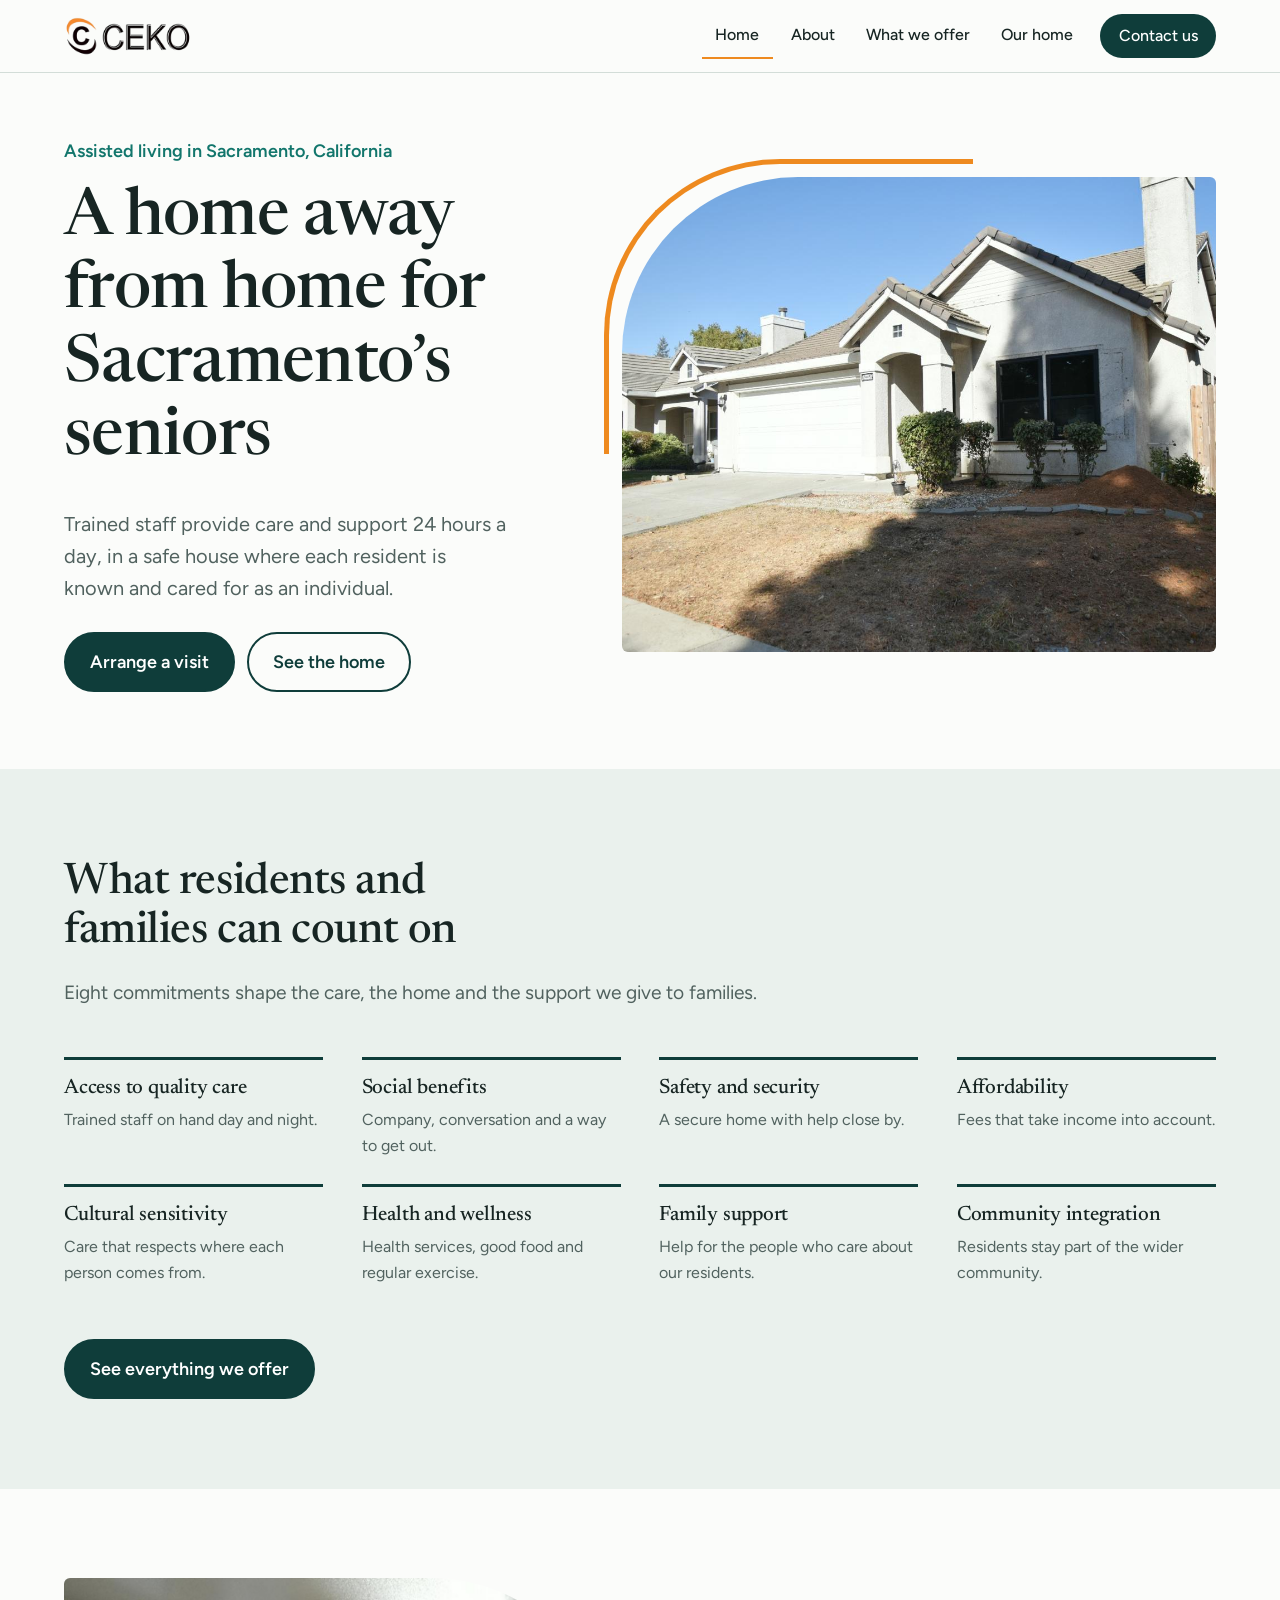
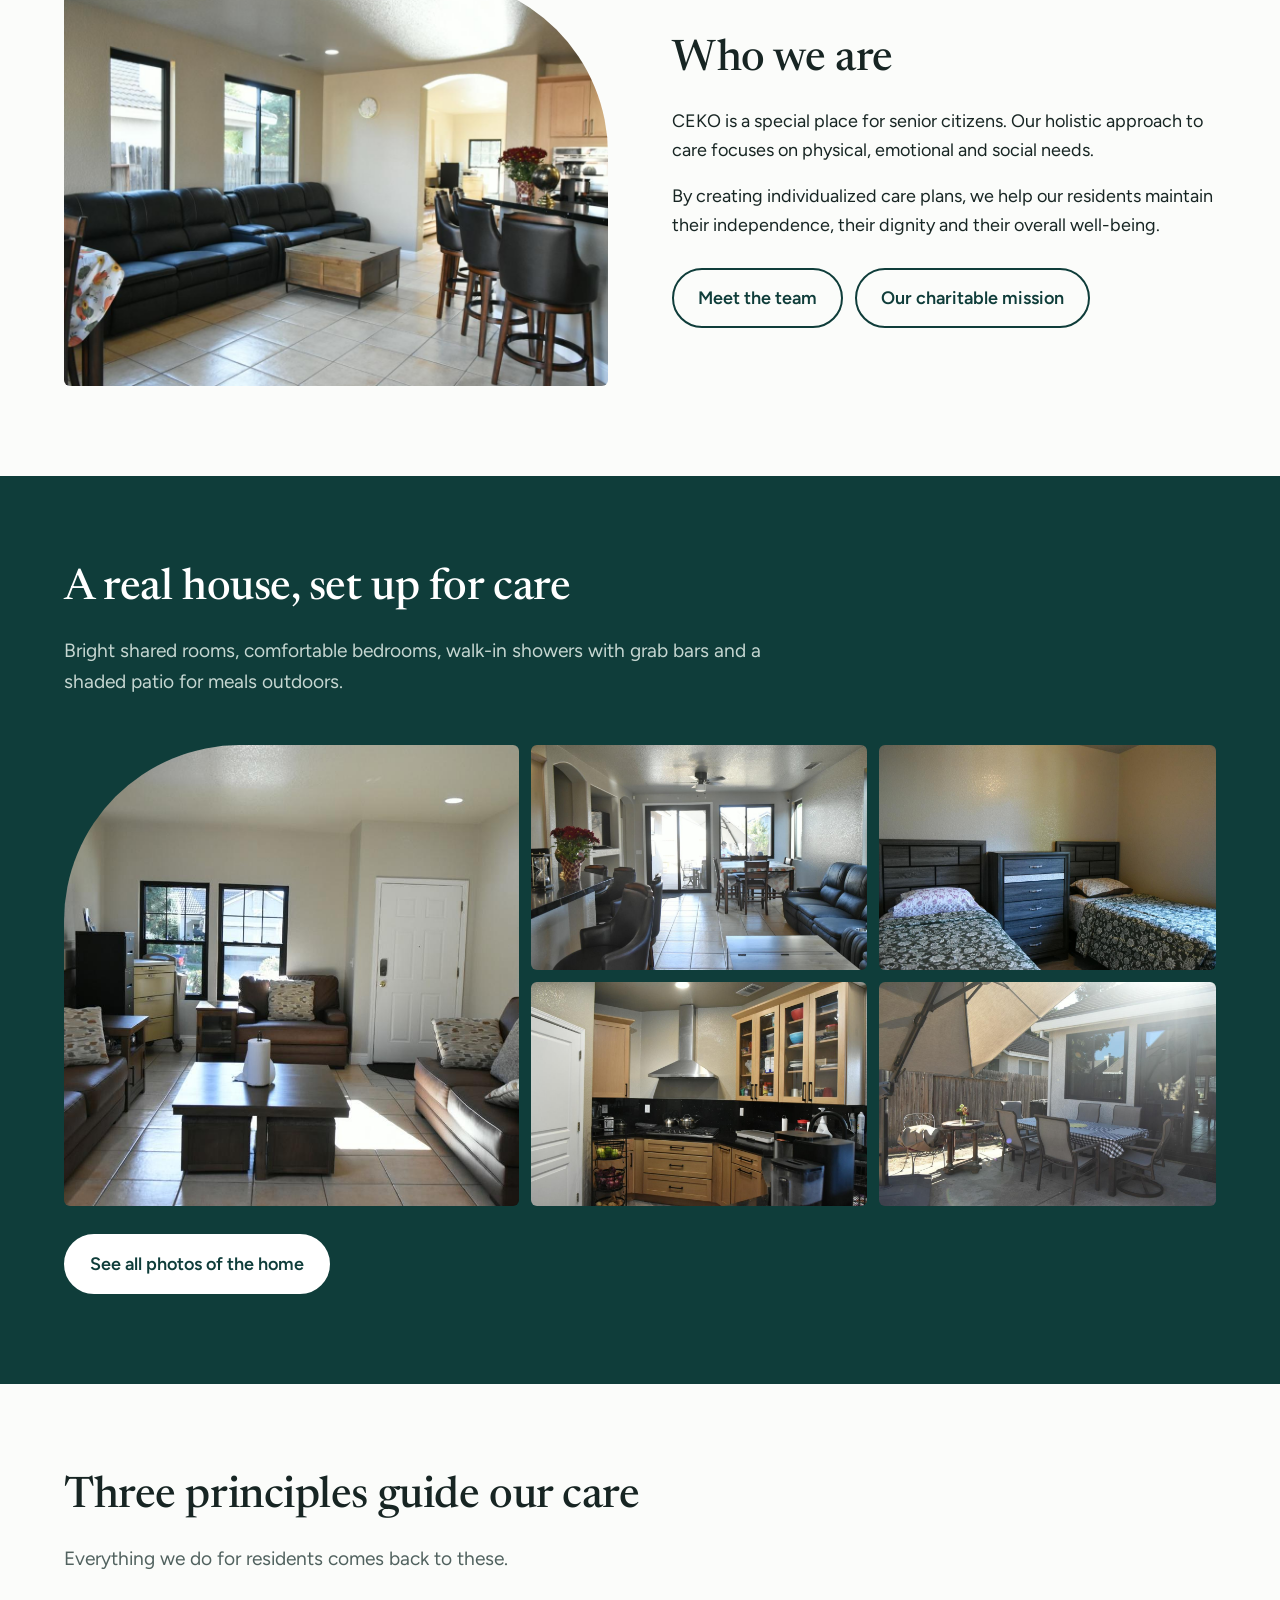
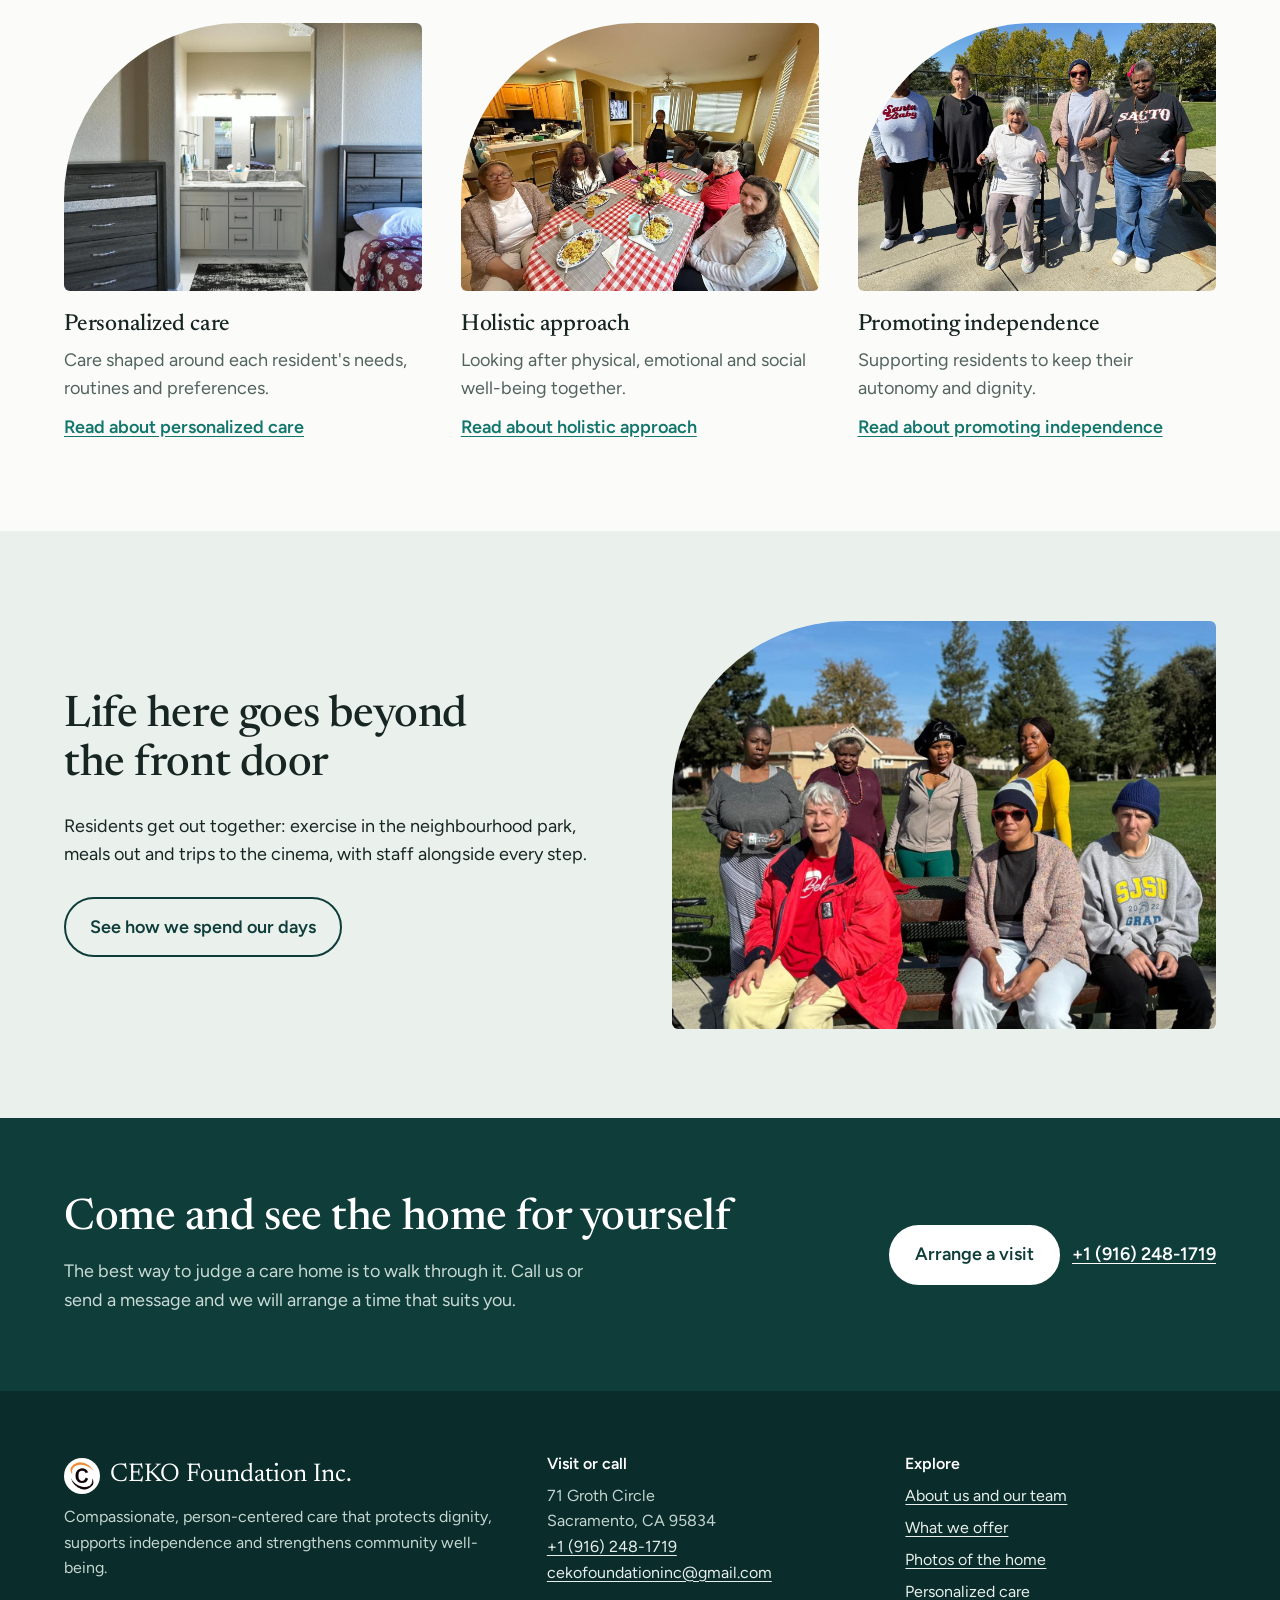
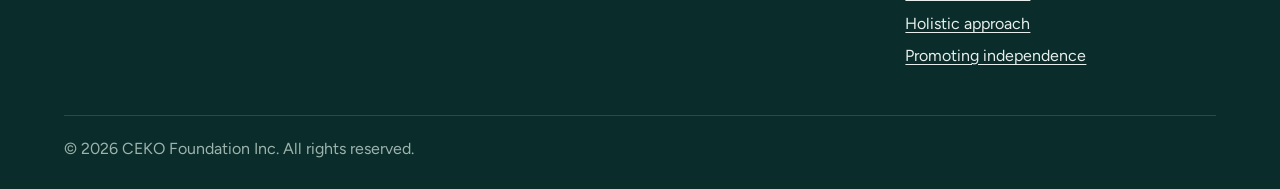
==== commit 60afd62b: "Add charitable mission section with foundation video Co-Authored-By: Claude Fable 5.2 <noreply@anthr" ====
--- a/index.html
+++ b/index.html
@@ -82,7 +82,7 @@
           <h2 id="who-title">Who we are</h2>
           <p>CEKO is a special place for senior citizens. Our holistic approach to care focuses on physical, emotional and social needs.</p>
           <p>By creating individualized care plans, we help our residents maintain their independence, their dignity and their overall well-being.</p>
-          <div class="actions"><a class="btn ghost" href="about.html">Meet the team</a></div>
+          <div class="actions"><a class="btn ghost" href="about.html">Meet the team</a><a class="btn ghost" href="about.html#mission">Our charitable mission</a></div>
         </div>
       </div>
     </section>
